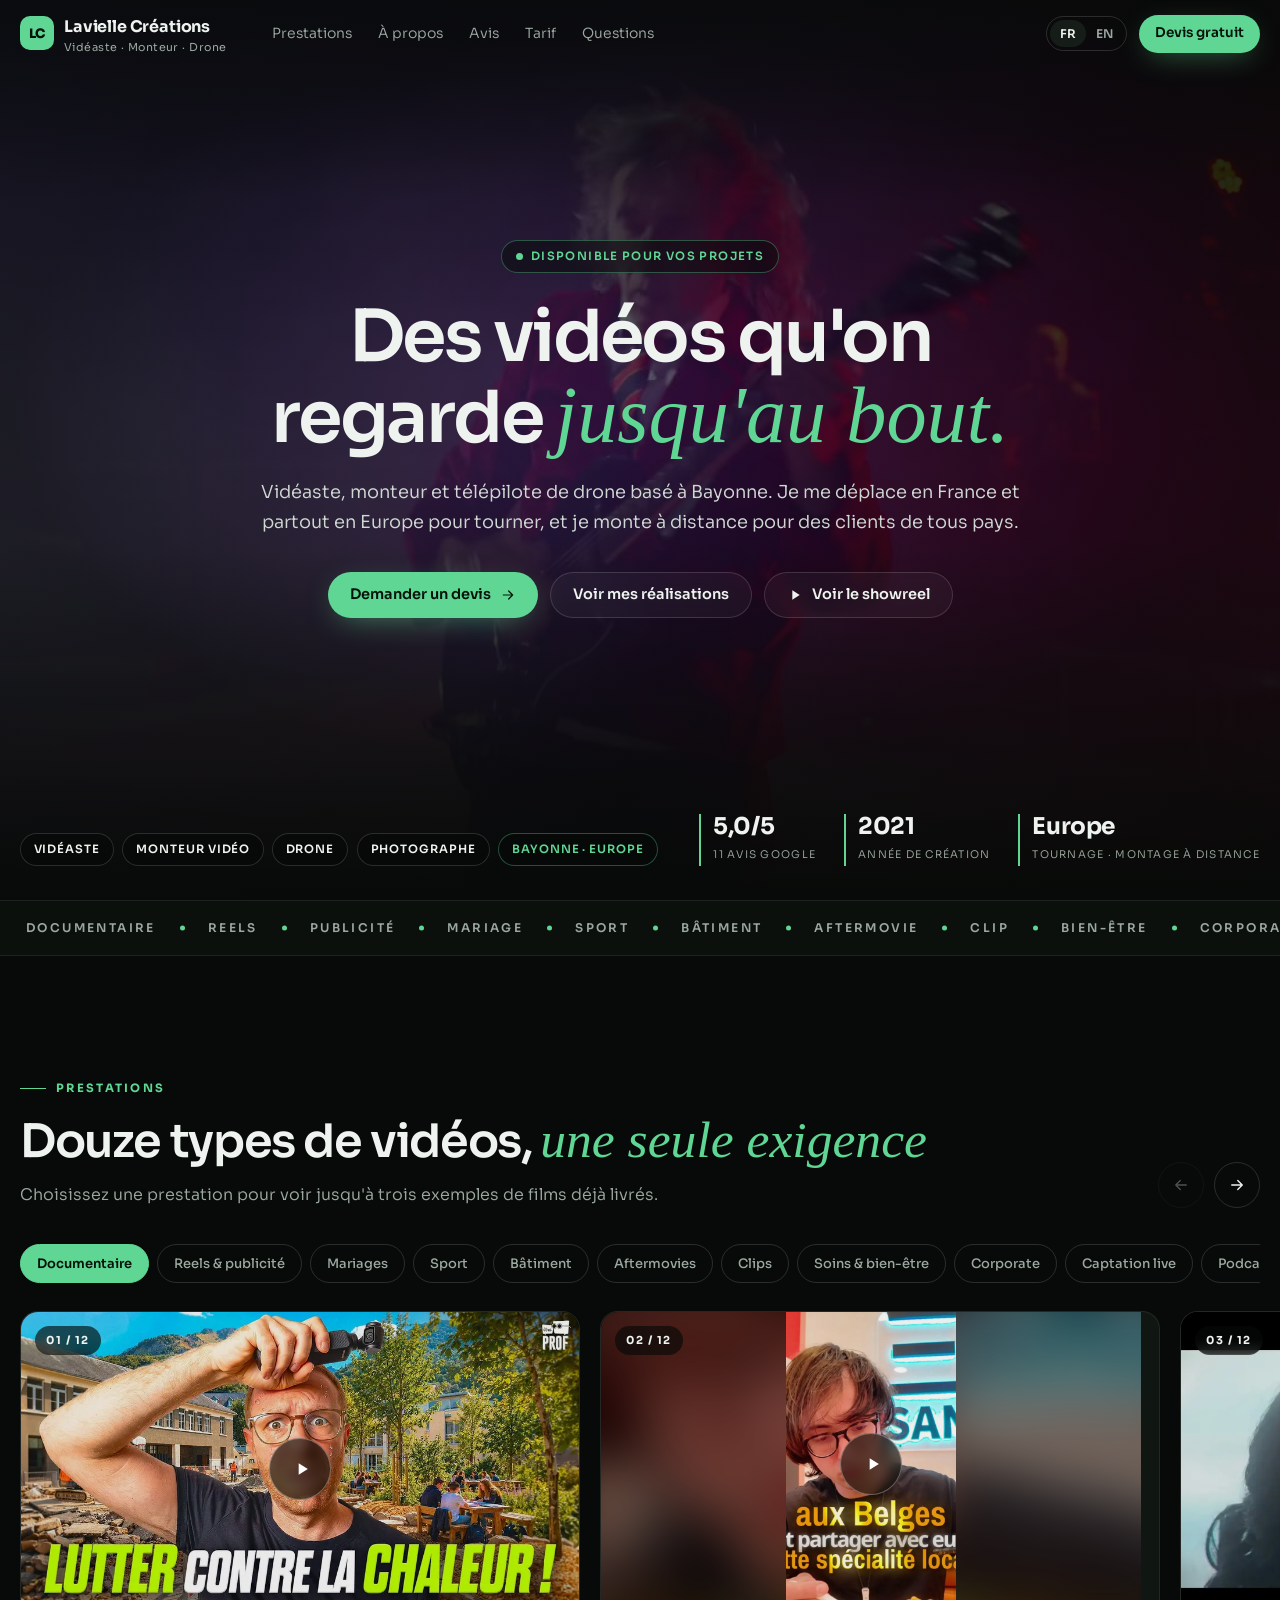
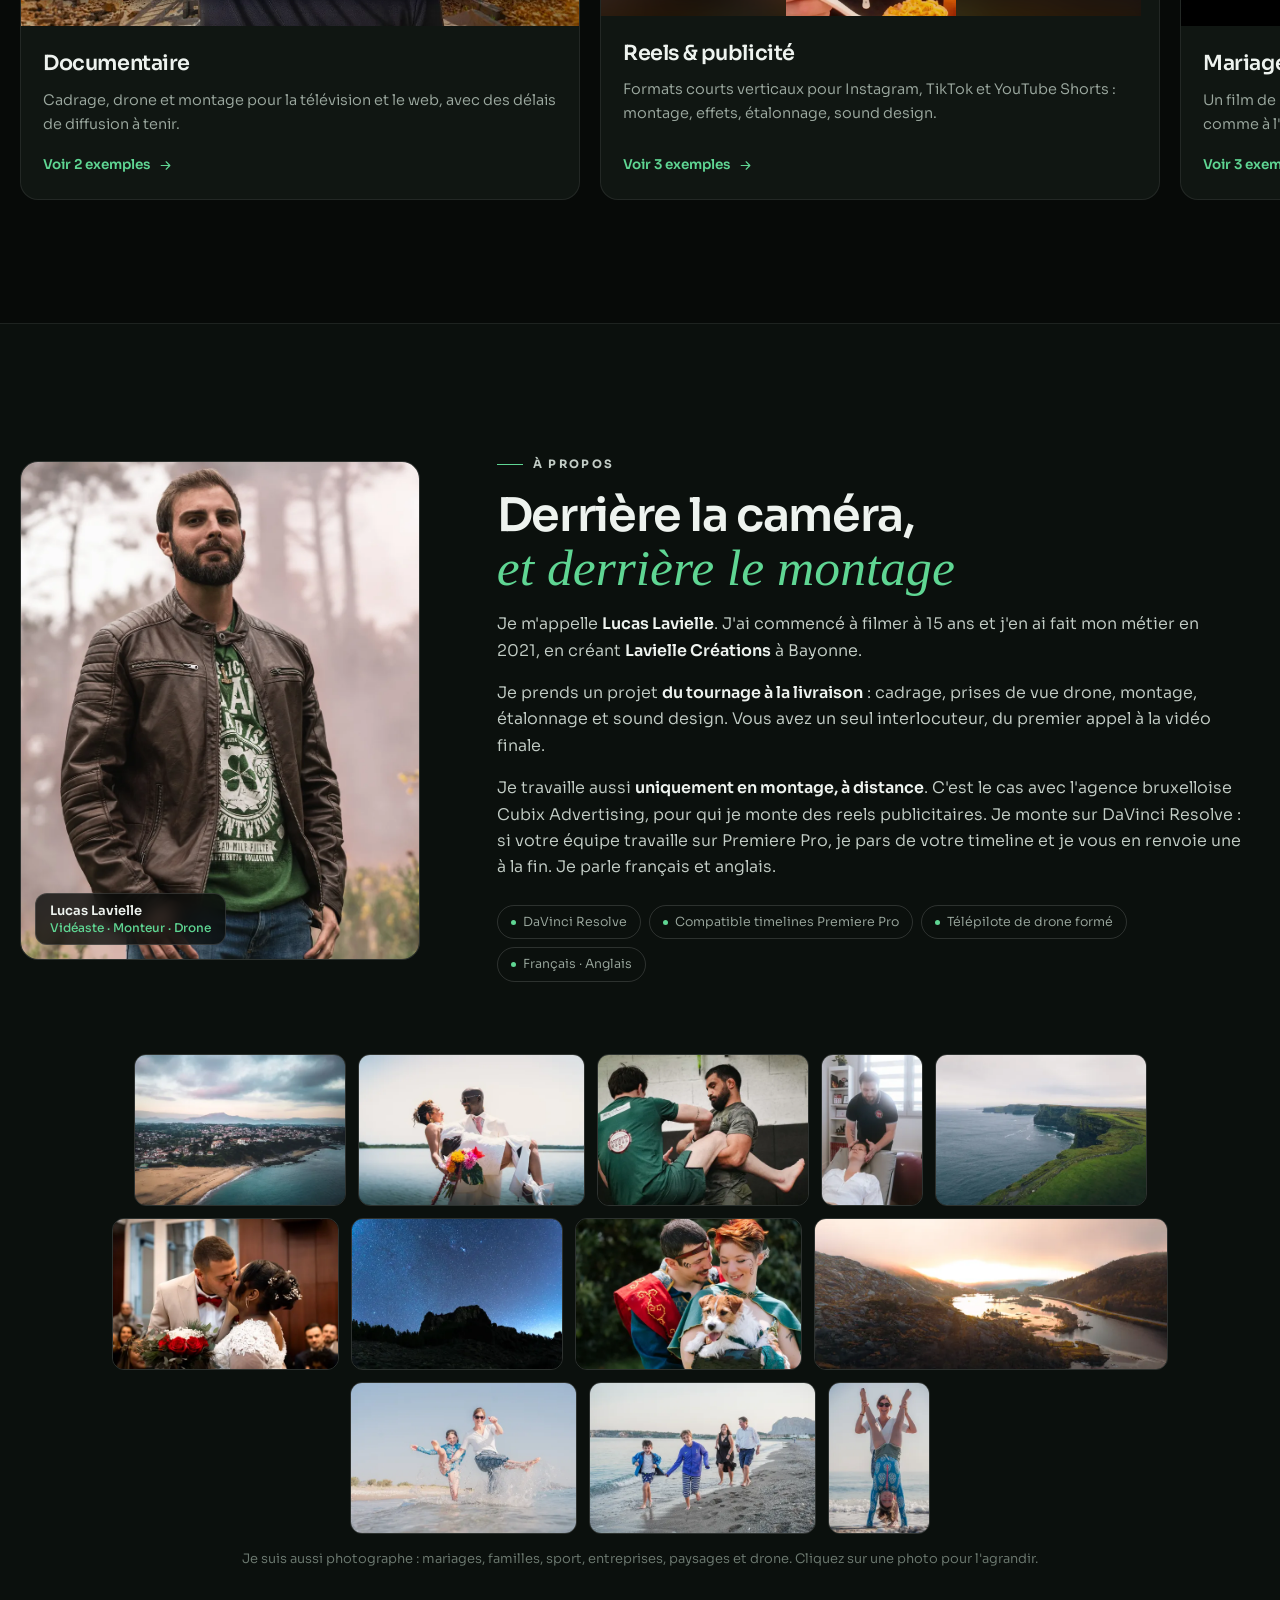
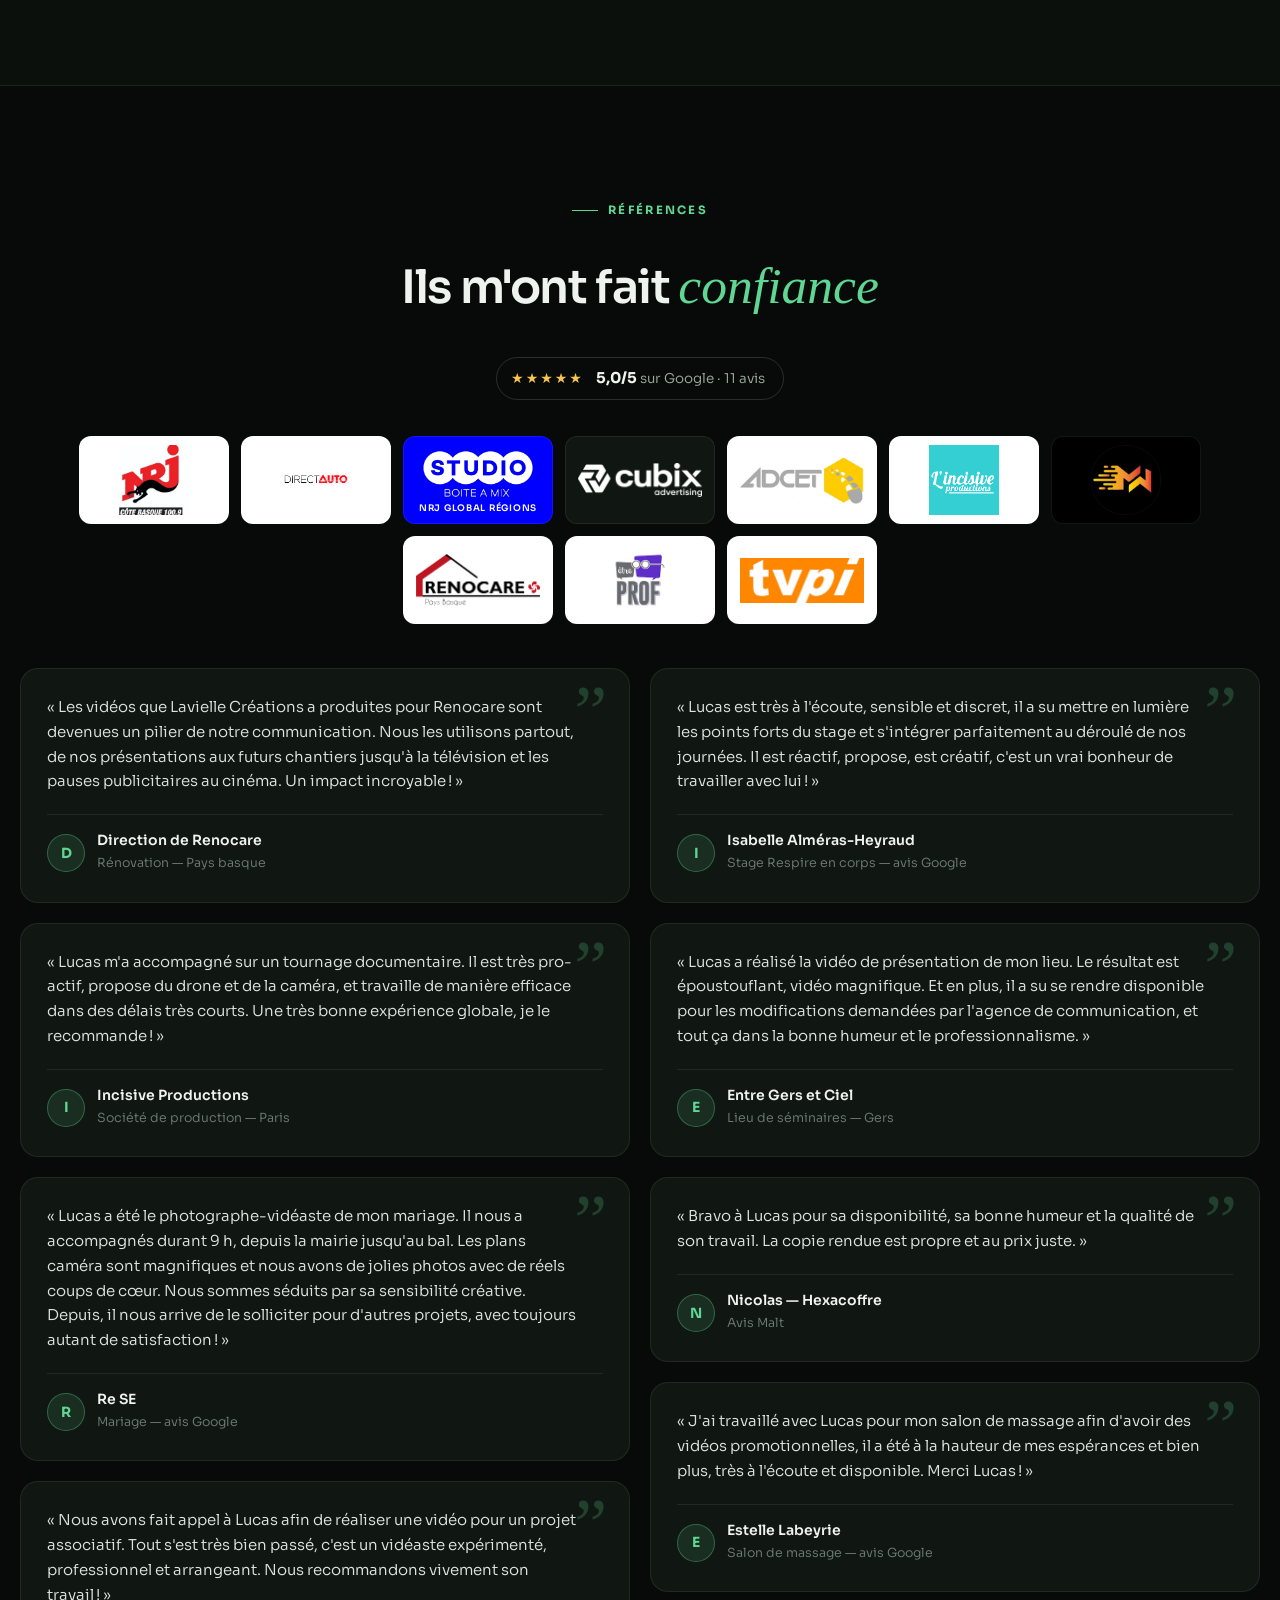
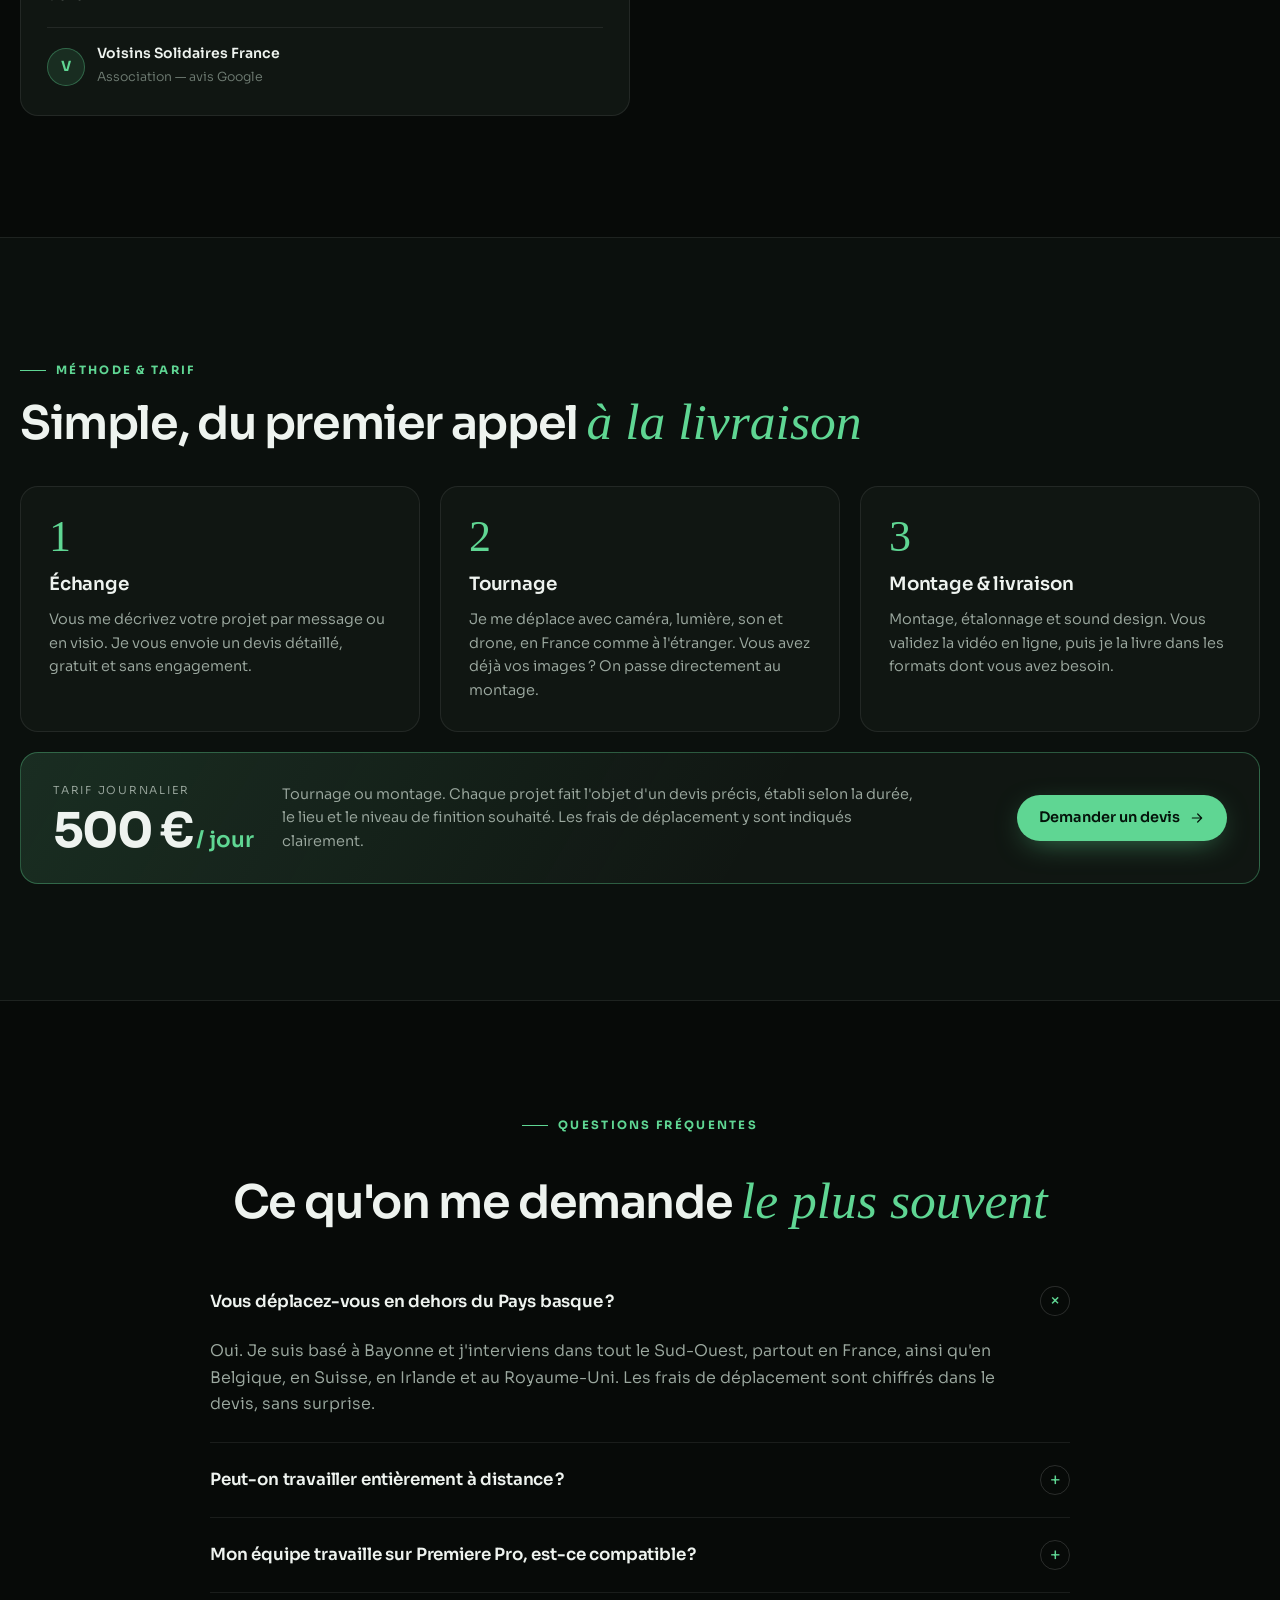
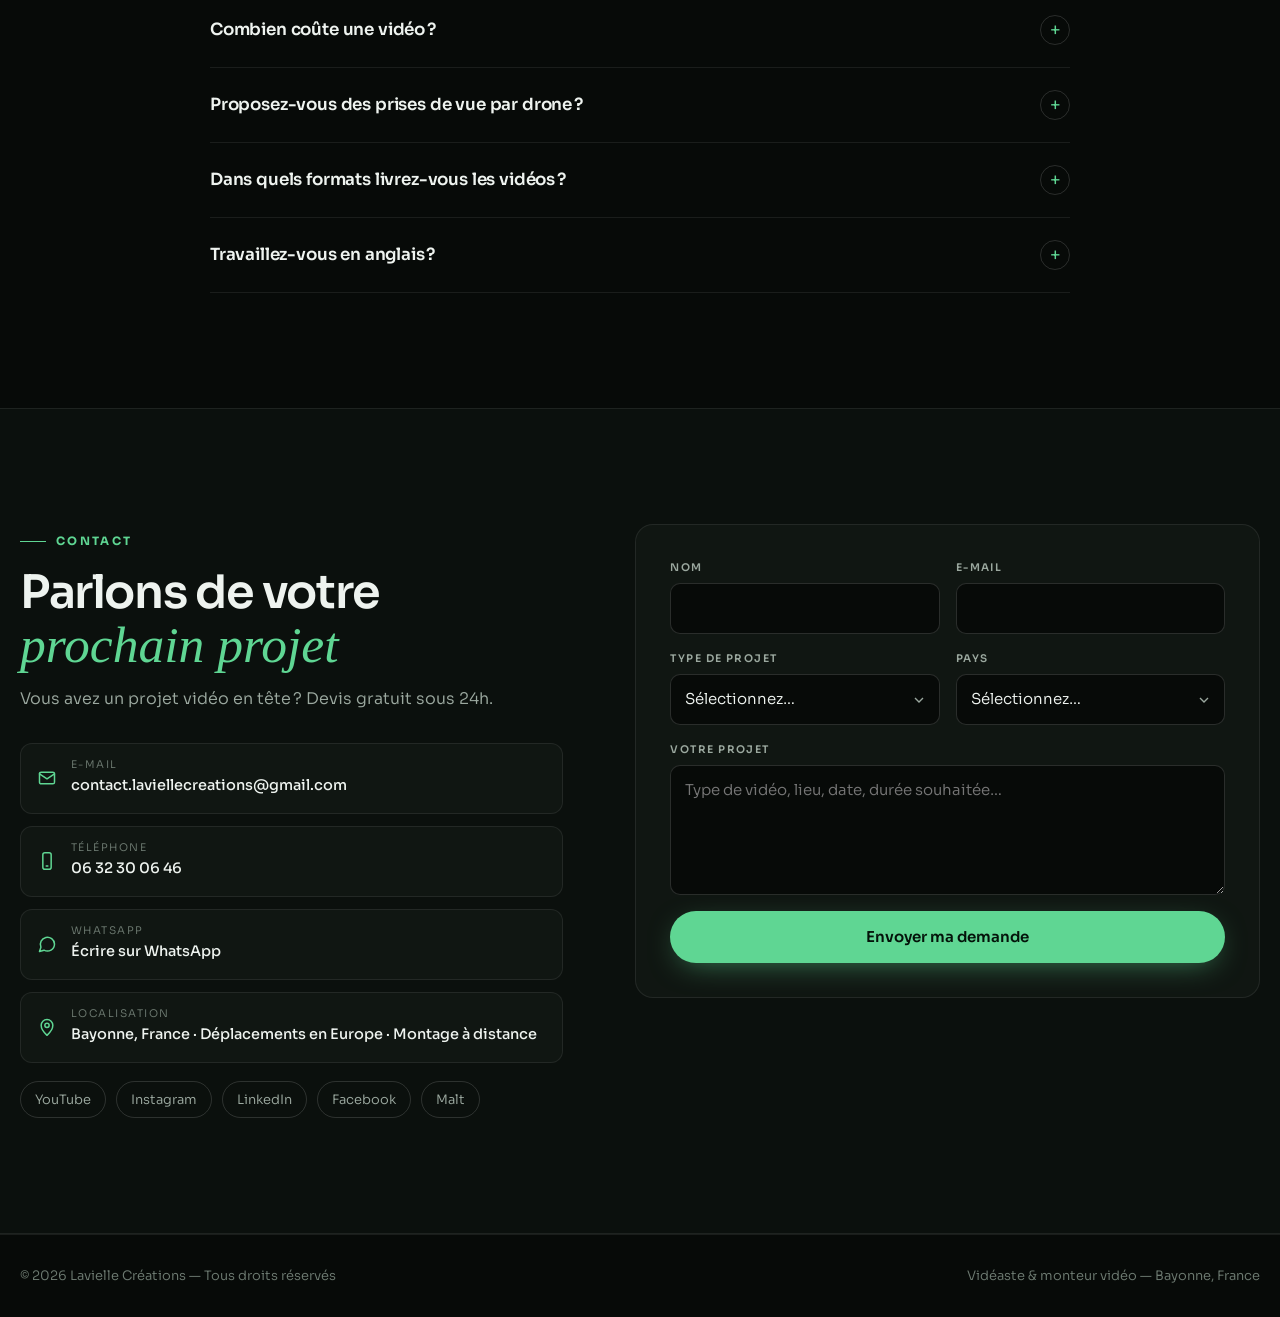
==== index.html @ 688b024d "Mise en ligne du site Lavielle Créations (FR et EN) Co-Authored-By: Claude Fable 5.2 <noreply@anthro" ====
<!doctype html>
<html lang="fr" data-root="">
<head>
<meta charset="utf-8">
<meta name="viewport" content="width=device-width, initial-scale=1">
<title>Vidéaste &amp; monteur vidéo freelance — France, Belgique, Suisse | Lavielle Créations</title>
<meta name="description" content="Lucas Lavielle, vidéaste, monteur vidéo et télépilote de drone basé à Bayonne. Tournage en France, Belgique et Suisse, montage à distance partout. Corporate, reels, mariage, documentaire. Devis gratuit.">
<link rel="canonical" href="https://www.lavielle-creations.com/">
<link rel="alternate" hreflang="fr" href="https://www.lavielle-creations.com/">
<link rel="alternate" hreflang="en" href="https://www.lavielle-creations.com/en/">
<link rel="alternate" hreflang="x-default" href="https://www.lavielle-creations.com/">
<meta name="theme-color" content="#070a08">
<meta property="og:type" content="website">
<meta property="og:site_name" content="Lavielle Créations">
<meta property="og:locale" content="fr_FR">
<meta property="og:title" content="Lavielle Créations — Vidéaste &amp; monteur vidéo freelance">
<meta property="og:description" content="Lucas Lavielle, vidéaste, monteur vidéo et télépilote de drone basé à Bayonne. Tournage en France, Belgique et Suisse, montage à distance partout. Corporate, reels, mariage, documentaire. Devis gratuit.">
<meta property="og:url" content="https://www.lavielle-creations.com/">
<meta property="og:image" content="https://www.lavielle-creations.com/assets/img/og-lucas.jpg">
<meta name="twitter:card" content="summary_large_image">
<link rel="icon" href="assets/img/favicon.svg" type="image/svg+xml">
<link rel="preload" href="assets/fonts/Sora-latin.woff2" as="font" type="font/woff2" crossorigin>
<link rel="stylesheet" href="assets/fonts/fonts.css">
<link rel="stylesheet" href="assets/css/style.css">
<script type="application/ld+json">[{"@context": "https://schema.org", "@type": "ProfessionalService", "@id": "https://www.lavielle-creations.com/#business", "name": "Lavielle Créations", "description": "Vidéaste, monteur vidéo, photographe et télépilote de drone freelance basé à Bayonne. Tournage en France, Belgique et Suisse, montage vidéo à distance en Europe.", "url": "https://www.lavielle-creations.com/", "image": "https://www.lavielle-creations.com/assets/img/og-lucas.jpg", "telephone": "+33632300646", "priceRange": "€€", "founder": {"@type": "Person", "name": "Lucas Lavielle", "jobTitle": "Vidéaste, monteur vidéo et télépilote de drone"}, "address": {"@type": "PostalAddress", "addressLocality": "Bayonne", "postalCode": "64100", "addressRegion": "Nouvelle-Aquitaine", "addressCountry": "FR"}, "areaServed": [{"@type": "Country", "name": "France"}, {"@type": "Country", "name": "Belgium"}, {"@type": "Country", "name": "Switzerland"}, {"@type": "Country", "name": "Ireland"}, {"@type": "Country", "name": "United Kingdom"}], "knowsLanguage": ["fr", "en"], "sameAs": ["https://youtube.com/@lucaslvle-laviellecreations", "https://instagram.com/lucas_lvle/", "https://linkedin.com/in/lucas-lavielle777/", "https://facebook.com/LucasLavielle", "https://www.malt.fr/profile/lucaslavielle"], "hasOfferCatalog": {"@type": "OfferCatalog", "name": "Prestations", "itemListElement": [{"@type": "Offer", "itemOffered": {"@type": "Service", "name": "Documentaire", "description": "Cadrage, drone et montage pour la télévision et le web, avec des délais de diffusion à tenir."}}, {"@type": "Offer", "itemOffered": {"@type": "Service", "name": "Reels & publicité", "description": "Formats courts verticaux pour Instagram, TikTok et YouTube Shorts : montage, effets, étalonnage, sound design."}}, {"@type": "Offer", "itemOffered": {"@type": "Service", "name": "Mariages", "description": "Un film de mariage discret et sincère, de la mairie à la soirée, en France comme à l'étranger."}}, {"@type": "Offer", "itemOffered": {"@type": "Service", "name": "Sport", "description": "Préparations, compétitions et portraits d'athlètes, filmés au plus près de l'effort."}}, {"@type": "Offer", "itemOffered": {"@type": "Service", "name": "Bâtiment", "description": "Chantiers, rénovation et énergie solaire : des vidéos qui montrent le savoir-faire, jusqu'au spot télé."}}, {"@type": "Offer", "itemOffered": {"@type": "Service", "name": "Aftermovies", "description": "Concerts, festivals et soirées : l'énergie de l'événement résumée en quelques minutes."}}, {"@type": "Offer", "itemOffered": {"@type": "Service", "name": "Clips", "description": "Clips musicaux tournés et montés au rythme du morceau, de l'idée à la mise en ligne."}}, {"@type": "Offer", "itemOffered": {"@type": "Service", "name": "Soins & bien-être", "description": "Massages, rituels et instituts : une image douce et soignée pour donner envie de réserver."}}, {"@type": "Offer", "itemOffered": {"@type": "Service", "name": "Corporate", "description": "Films d'entreprise, associations et conférences : votre message, clair et bien filmé."}}, {"@type": "Offer", "itemOffered": {"@type": "Service", "name": "Captation live", "description": "Spectacles, galas et cérémonies filmés à plusieurs caméras, montés et prêts à partager."}}, {"@type": "Offer", "itemOffered": {"@type": "Service", "name": "Podcast YouTube", "description": "Podcasts et interviews filmés à plusieurs caméras, avec un son propre et un montage prêt pour YouTube."}}, {"@type": "Offer", "itemOffered": {"@type": "Service", "name": "Voyage", "description": "Films de destination pour le tourisme : paysages, drone et ambiance, de l'Irlande aux Canaries."}}]}, "email": "contact.laviellecreations@gmail.com"}, {"@context": "https://schema.org", "@type": "FAQPage", "mainEntity": [{"@type": "Question", "name": "Vous déplacez-vous en dehors du Pays basque ?", "acceptedAnswer": {"@type": "Answer", "text": "Oui. Je suis basé à Bayonne et j'interviens dans tout le Sud-Ouest, partout en France, ainsi qu'en Belgique, en Suisse, en Irlande et au Royaume-Uni. Les frais de déplacement sont chiffrés dans le devis, sans surprise."}}, {"@type": "Question", "name": "Peut-on travailler entièrement à distance ?", "acceptedAnswer": {"@type": "Answer", "text": "Oui. Vous m'envoyez vos rushes par lien de transfert, je m'occupe du montage, de l'étalonnage et du sound design, et vous validez les versions en ligne. Je travaille ainsi avec des agences et des marques en France et en Belgique."}}, {"@type": "Question", "name": "Mon équipe travaille sur Premiere Pro, est-ce compatible ?", "acceptedAnswer": {"@type": "Answer", "text": "Oui. Je monte sur DaVinci Resolve, mais je peux partir de votre timeline Premiere Pro et vous renvoyer une timeline Premiere à la fin. Vous gardez la main sur le projet dans votre logiciel."}}, {"@type": "Question", "name": "Combien coûte une vidéo ?", "acceptedAnswer": {"@type": "Answer", "text": "Mon tarif de base est de 500 € par jour, en tournage comme en montage. Le prix final dépend du nombre de jours, du lieu et du niveau de finition. Vous recevez un devis détaillé et gratuit avant tout engagement."}}, {"@type": "Question", "name": "Proposez-vous des prises de vue par drone ?", "acceptedAnswer": {"@type": "Answer", "text": "Oui. Je suis télépilote de drone formé (Drone Up Academy) et je vole dans le respect de la réglementation en vigueur. Le drone peut être intégré à n'importe quelle prestation."}}, {"@type": "Question", "name": "Dans quels formats livrez-vous les vidéos ?", "acceptedAnswer": {"@type": "Answer", "text": "Dans les formats adaptés à votre diffusion : horizontal pour le web et la télévision, vertical pour Instagram, TikTok et YouTube Shorts, carré si besoin. Les formats sont définis ensemble au moment du devis."}}, {"@type": "Question", "name": "Travaillez-vous en anglais ?", "acceptedAnswer": {"@type": "Answer", "text": "Oui. Je peux mener tout le projet en anglais, des échanges au tournage et aux sous-titres."}}]}]</script>
</head>
<body>

<header class="nav">
  <div class="wrap">
    <a class="brand" href="#top" aria-label="Lavielle Créations"><span class="brand-mark">LC</span><span>Lavielle Créations<small>Vidéaste · Monteur · Drone</small></span></a>
    <nav class="nav-links" id="menu" aria-label="Menu"><a href="#prestations">Prestations</a><a href="#a-propos">À propos</a><a href="#avis">Avis</a><a href="#methode">Tarif</a><a href="#faq">Questions</a></nav>
    <div class="nav-right">
      <div class="lang"><a href="./" hreflang="fr" aria-current="true">FR</a><a href="en/" hreflang="en">EN</a></div>
      <a class="btn btn-primary btn-s" href="#contact">Devis gratuit</a>
      <button class="burger" type="button" aria-controls="menu" aria-expanded="false" aria-label="Menu"><span></span></button>
    </div>
  </div>
</header>

<main id="top">
<section class="hero">
  <div class="hero-media"><video autoplay muted loop playsinline preload="metadata" poster="assets/img/hero-poster.jpg" aria-hidden="true"><source src="assets/video/hero.mp4" type="video/mp4"></video></div>
  <div class="wrap">
    <p class="avail"><i></i>Disponible pour vos projets</p>
    <h1>Des vidéos qu'on regarde <em class="a">jusqu'au bout.</em></h1>
    <p class="hero-sub">Vidéaste, monteur et télépilote de drone basé à Bayonne. Je me déplace en France et partout en Europe pour tourner, et je monte à distance pour des clients de tous pays.</p>
    <div class="hero-cta">
      <a class="btn btn-primary" href="#contact">Demander un devis <svg viewBox="0 0 24 24" fill="none" stroke="currentColor" stroke-width="1.8" stroke-linecap="round" stroke-linejoin="round"><path d="M5 12h14M13 6l6 6-6 6"/></svg></a>
      <a class="btn btn-ghost" href="#prestations">Voir mes réalisations</a>
      <button class="btn btn-ghost" type="button" data-showreel><svg viewBox="0 0 24 24" fill="currentColor"><path d="M8 5v14l11-7z"/></svg> Voir le showreel</button>
    </div>
  </div>
  <div class="hero-foot"><div class="wrap">
    <ul class="chips"><li class="chip">Vidéaste</li><li class="chip">Monteur vidéo</li><li class="chip">Drone</li><li class="chip">Photographe</li><li class="chip loc">Bayonne · Europe</li></ul>
    <div class="stats"><div class="stat"><b>5,0/5</b><span>11 avis Google</span></div><div class="stat"><b>2021</b><span>Année de création</span></div><div class="stat"><b>Europe</b><span>Tournage · Montage à distance</span></div></div>
  </div></div>
</section>

<div class="marquee" aria-hidden="true"><div class="marquee-track"><span>Documentaire</span><span>Reels</span><span>Publicité</span><span>Mariage</span><span>Sport</span><span>Bâtiment</span><span>Aftermovie</span><span>Clip</span><span>Bien-être</span><span>Corporate</span><span>Captation live</span><span>Podcast</span><span>Voyage</span><span>Drone</span><span>Étalonnage</span><span>Documentaire</span><span>Reels</span><span>Publicité</span><span>Mariage</span><span>Sport</span><span>Bâtiment</span><span>Aftermovie</span><span>Clip</span><span>Bien-être</span><span>Corporate</span><span>Captation live</span><span>Podcast</span><span>Voyage</span><span>Drone</span><span>Étalonnage</span></div></div>

<section id="prestations">
  <div class="wrap">
    <div class="head">
      <div><p class="eyebrow">Prestations</p><h2>Douze types de vidéos, <em class="a">une seule exigence</em></h2><p class="lead">Choisissez une prestation pour voir jusqu&#x27;à trois exemples de films déjà livrés.</p></div>
      <div class="car-nav"><button class="arrow" type="button" data-car="prev" aria-label="Prestation précédente"><svg viewBox="0 0 24 24" fill="none" stroke="currentColor" stroke-width="1.8" stroke-linecap="round" stroke-linejoin="round"><path d="M19 12H5M11 6l-6 6 6 6"/></svg></button><button class="arrow" type="button" data-car="next" aria-label="Prestation suivante"><svg viewBox="0 0 24 24" fill="none" stroke="currentColor" stroke-width="1.8" stroke-linecap="round" stroke-linejoin="round"><path d="M5 12h14M13 6l6 6-6 6"/></svg></button></div>
    </div>
    <div class="tabs"><button class="tab on" type="button">Documentaire</button><button class="tab" type="button">Reels &amp; publicité</button><button class="tab" type="button">Mariages</button><button class="tab" type="button">Sport</button><button class="tab" type="button">Bâtiment</button><button class="tab" type="button">Aftermovies</button><button class="tab" type="button">Clips</button><button class="tab" type="button">Soins &amp; bien-être</button><button class="tab" type="button">Corporate</button><button class="tab" type="button">Captation live</button><button class="tab" type="button">Podcast YouTube</button><button class="tab" type="button">Voyage</button></div>
  </div>
  <div class="car"><div class="car-track">
      <button class="card" type="button" aria-label="Documentaire — Voir 2 exemples">
        <div class="card-media"><img src="assets/img/yt/IiLLBtGc7aU.webp" alt="Documentaire — ÊtreProf — Canicule à l&#x27;école" width="960" height="540"><span class="card-num">01 / 12</span><span class="play"><svg viewBox="0 0 24 24"><path d="M8 5v14l11-7z"/></svg></span></div>
        <div class="card-body"><h3>Documentaire</h3><p>Cadrage, drone et montage pour la télévision et le web, avec des délais de diffusion à tenir.</p><span class="card-more">Voir 2 exemples <svg viewBox="0 0 24 24" fill="none" stroke="currentColor" stroke-width="1.8" stroke-linecap="round" stroke-linejoin="round"><path d="M5 12h14M13 6l6 6-6 6"/></svg></span></div>
      </button><button class="card" type="button" aria-label="Reels &amp; publicité — Voir 3 exemples">
        <div class="card-media v"><span class="blur" style="background-image:url(assets/img/yt/IAWtHu4Qjdk_v.webp)"></span><img src="assets/img/yt/IAWtHu4Qjdk_v.webp" alt="Reels &amp; publicité — Sanku — Bruxelles" width="960" height="540"><span class="card-num">02 / 12</span><span class="play"><svg viewBox="0 0 24 24"><path d="M8 5v14l11-7z"/></svg></span></div>
        <div class="card-body"><h3>Reels &amp; publicité</h3><p>Formats courts verticaux pour Instagram, TikTok et YouTube Shorts : montage, effets, étalonnage, sound design.</p><span class="card-more">Voir 3 exemples <svg viewBox="0 0 24 24" fill="none" stroke="currentColor" stroke-width="1.8" stroke-linecap="round" stroke-linejoin="round"><path d="M5 12h14M13 6l6 6-6 6"/></svg></span></div>
      </button><button class="card" type="button" aria-label="Mariages — Voir 3 exemples">
        <div class="card-media"><img src="assets/img/yt/fgQFr3f3DG8.webp" alt="Mariages — Rizlaine &amp; Fabrice" width="960" height="540" loading="lazy"><span class="card-num">03 / 12</span><span class="play"><svg viewBox="0 0 24 24"><path d="M8 5v14l11-7z"/></svg></span></div>
        <div class="card-body"><h3>Mariages</h3><p>Un film de mariage discret et sincère, de la mairie à la soirée, en France comme à l&#x27;étranger.</p><span class="card-more">Voir 3 exemples <svg viewBox="0 0 24 24" fill="none" stroke="currentColor" stroke-width="1.8" stroke-linecap="round" stroke-linejoin="round"><path d="M5 12h14M13 6l6 6-6 6"/></svg></span></div>
      </button><button class="card" type="button" aria-label="Sport — Voir 1 exemple">
        <div class="card-media"><img src="assets/img/yt/iXJTYCub58c.webp" alt="Sport — Benoît Saint-Denis — Préparation UFC 315" width="960" height="540" loading="lazy"><span class="card-num">04 / 12</span><span class="play"><svg viewBox="0 0 24 24"><path d="M8 5v14l11-7z"/></svg></span></div>
        <div class="card-body"><h3>Sport</h3><p>Préparations, compétitions et portraits d&#x27;athlètes, filmés au plus près de l&#x27;effort.</p><span class="card-more">Voir 1 exemple <svg viewBox="0 0 24 24" fill="none" stroke="currentColor" stroke-width="1.8" stroke-linecap="round" stroke-linejoin="round"><path d="M5 12h14M13 6l6 6-6 6"/></svg></span></div>
      </button><button class="card" type="button" aria-label="Bâtiment — Voir 3 exemples">
        <div class="card-media"><img src="assets/img/yt/kmEgmRh9gn8.webp" alt="Bâtiment — Renocare — Spot TV diffusé sur TVPI" width="960" height="540" loading="lazy"><span class="card-num">05 / 12</span><span class="play"><svg viewBox="0 0 24 24"><path d="M8 5v14l11-7z"/></svg></span></div>
        <div class="card-body"><h3>Bâtiment</h3><p>Chantiers, rénovation et énergie solaire : des vidéos qui montrent le savoir-faire, jusqu&#x27;au spot télé.</p><span class="card-more">Voir 3 exemples <svg viewBox="0 0 24 24" fill="none" stroke="currentColor" stroke-width="1.8" stroke-linecap="round" stroke-linejoin="round"><path d="M5 12h14M13 6l6 6-6 6"/></svg></span></div>
      </button><button class="card" type="button" aria-label="Aftermovies — Voir 3 exemples">
        <div class="card-media"><img src="assets/img/yt/gBNsC4cfLQ8.webp" alt="Aftermovies — Deluxe — Nocturnes d&#x27;Anglet" width="960" height="540" loading="lazy"><span class="card-num">06 / 12</span><span class="play"><svg viewBox="0 0 24 24"><path d="M8 5v14l11-7z"/></svg></span></div>
        <div class="card-body"><h3>Aftermovies</h3><p>Concerts, festivals et soirées : l&#x27;énergie de l&#x27;événement résumée en quelques minutes.</p><span class="card-more">Voir 3 exemples <svg viewBox="0 0 24 24" fill="none" stroke="currentColor" stroke-width="1.8" stroke-linecap="round" stroke-linejoin="round"><path d="M5 12h14M13 6l6 6-6 6"/></svg></span></div>
      </button><button class="card" type="button" aria-label="Clips — Voir 2 exemples">
        <div class="card-media"><img src="assets/img/yt/pNeLNSUlUZ4.webp" alt="Clips — Yove — Carpe Diem (clip officiel)" width="960" height="540" loading="lazy"><span class="card-num">07 / 12</span><span class="play"><svg viewBox="0 0 24 24"><path d="M8 5v14l11-7z"/></svg></span></div>
        <div class="card-body"><h3>Clips</h3><p>Clips musicaux tournés et montés au rythme du morceau, de l&#x27;idée à la mise en ligne.</p><span class="card-more">Voir 2 exemples <svg viewBox="0 0 24 24" fill="none" stroke="currentColor" stroke-width="1.8" stroke-linecap="round" stroke-linejoin="round"><path d="M5 12h14M13 6l6 6-6 6"/></svg></span></div>
      </button><button class="card" type="button" aria-label="Soins &amp; bien-être — Voir 3 exemples">
        <div class="card-media"><img src="assets/img/yt/bt_tE3ZIanQ.webp" alt="Soins &amp; bien-être — EMAF — Massage bien-être à Hossegor" width="960" height="540" loading="lazy"><span class="card-num">08 / 12</span><span class="play"><svg viewBox="0 0 24 24"><path d="M8 5v14l11-7z"/></svg></span></div>
        <div class="card-body"><h3>Soins &amp; bien-être</h3><p>Massages, rituels et instituts : une image douce et soignée pour donner envie de réserver.</p><span class="card-more">Voir 3 exemples <svg viewBox="0 0 24 24" fill="none" stroke="currentColor" stroke-width="1.8" stroke-linecap="round" stroke-linejoin="round"><path d="M5 12h14M13 6l6 6-6 6"/></svg></span></div>
      </button><button class="card" type="button" aria-label="Corporate — Voir 3 exemples">
        <div class="card-media"><img src="assets/img/yt/PnNO2nT-nXQ.webp" alt="Corporate — Voisins Solidaires — Anglet" width="960" height="540" loading="lazy"><span class="card-num">09 / 12</span><span class="play"><svg viewBox="0 0 24 24"><path d="M8 5v14l11-7z"/></svg></span></div>
        <div class="card-body"><h3>Corporate</h3><p>Films d&#x27;entreprise, associations et conférences : votre message, clair et bien filmé.</p><span class="card-more">Voir 3 exemples <svg viewBox="0 0 24 24" fill="none" stroke="currentColor" stroke-width="1.8" stroke-linecap="round" stroke-linejoin="round"><path d="M5 12h14M13 6l6 6-6 6"/></svg></span></div>
      </button><button class="card" type="button" aria-label="Captation live — Voir 2 exemples">
        <div class="card-media"><img src="assets/img/yt/pCkKE7ofYvc.webp" alt="Captation live — L&#x27;Or Danse 2026" width="960" height="540" loading="lazy"><span class="card-num">10 / 12</span><span class="play"><svg viewBox="0 0 24 24"><path d="M8 5v14l11-7z"/></svg></span></div>
        <div class="card-body"><h3>Captation live</h3><p>Spectacles, galas et cérémonies filmés à plusieurs caméras, montés et prêts à partager.</p><span class="card-more">Voir 2 exemples <svg viewBox="0 0 24 24" fill="none" stroke="currentColor" stroke-width="1.8" stroke-linecap="round" stroke-linejoin="round"><path d="M5 12h14M13 6l6 6-6 6"/></svg></span></div>
      </button><button class="card" type="button" aria-label="Podcast YouTube — Voir 2 exemples">
        <div class="card-media"><img src="assets/img/yt/fcJmn0Q9buA.webp" alt="Podcast YouTube — #Résilience ép. 2 — avec Lionel Dasylva" width="960" height="540" loading="lazy"><span class="card-num">11 / 12</span><span class="play"><svg viewBox="0 0 24 24"><path d="M8 5v14l11-7z"/></svg></span></div>
        <div class="card-body"><h3>Podcast YouTube</h3><p>Podcasts et interviews filmés à plusieurs caméras, avec un son propre et un montage prêt pour YouTube.</p><span class="card-more">Voir 2 exemples <svg viewBox="0 0 24 24" fill="none" stroke="currentColor" stroke-width="1.8" stroke-linecap="round" stroke-linejoin="round"><path d="M5 12h14M13 6l6 6-6 6"/></svg></span></div>
      </button><button class="card" type="button" aria-label="Voyage — Voir 3 exemples">
        <div class="card-media"><img src="assets/img/yt/z3UUesg_ypg.webp" alt="Voyage — Irlande — Nature" width="960" height="540" loading="lazy"><span class="card-num">12 / 12</span><span class="play"><svg viewBox="0 0 24 24"><path d="M8 5v14l11-7z"/></svg></span></div>
        <div class="card-body"><h3>Voyage</h3><p>Films de destination pour le tourisme : paysages, drone et ambiance, de l&#x27;Irlande aux Canaries.</p><span class="card-more">Voir 3 exemples <svg viewBox="0 0 24 24" fill="none" stroke="currentColor" stroke-width="1.8" stroke-linecap="round" stroke-linejoin="round"><path d="M5 12h14M13 6l6 6-6 6"/></svg></span></div>
      </button>
  </div></div>
</section>

<section id="a-propos" class="alt">
  <div class="wrap">
    <div class="about">
      <figure class="portrait rv"><img src="assets/img/lucas-lavielle-videaste.webp" alt="Lucas Lavielle, Vidéaste, monteur vidéo et télépilote de drone" width="900" height="1125" loading="lazy"><figcaption>Lucas Lavielle<span>Vidéaste · Monteur · Drone</span></figcaption></figure>
      <div class="about-text rv">
        <p class="eyebrow">À propos</p>
        <h2>Derrière la caméra, <em class="a">et derrière le montage</em></h2>
        <p>Je m'appelle <strong>Lucas Lavielle</strong>. J'ai commencé à filmer à 15 ans et j'en ai fait mon métier en 2021, en créant <strong>Lavielle Créations</strong> à Bayonne.</p><p>Je prends un projet <strong>du tournage à la livraison</strong> : cadrage, prises de vue drone, montage, étalonnage et sound design. Vous avez un seul interlocuteur, du premier appel à la vidéo finale.</p><p>Je travaille aussi <strong>uniquement en montage, à distance</strong>. C'est le cas avec l'agence bruxelloise Cubix Advertising, pour qui je monte des reels publicitaires. Je monte sur DaVinci Resolve : si votre équipe travaille sur Premiere Pro, je pars de votre timeline et je vous en renvoie une à la fin. Je parle français et anglais.</p>
        <ul class="tools"><li class="tool">DaVinci Resolve</li><li class="tool">Compatible timelines Premiere Pro</li><li class="tool">Télépilote de drone formé</li><li class="tool">Français · Anglais</li></ul>
      </div>
    </div>
    <div class="gallery rv"><button type="button" data-full="assets/img/photo-bidart-drone.webp" data-cap="Côte basque à Bidart, vue du drone" aria-label="Agrandir la photo : Côte basque à Bidart, vue du drone"><img src="assets/img/photo-bidart-drone-s.webp" alt="Côte basque à Bidart, vue du drone" width="504" height="360" loading="lazy"></button><button type="button" data-full="assets/img/photo-mariage-couple.webp" data-cap="Mariage — Dany &amp; Caro au lac d&#x27;Azur" aria-label="Agrandir la photo : Mariage — Dany &amp; Caro au lac d&#x27;Azur"><img src="assets/img/photo-mariage-couple-s.webp" alt="Mariage — Dany &amp; Caro au lac d&#x27;Azur" width="540" height="360" loading="lazy"></button><button type="button" data-full="assets/img/photo-benoit-saint-denis.webp" data-cap="Benoît Saint-Denis à l&#x27;entraînement" aria-label="Agrandir la photo : Benoît Saint-Denis à l&#x27;entraînement"><img src="assets/img/photo-benoit-saint-denis-s.webp" alt="Benoît Saint-Denis à l&#x27;entraînement" width="504" height="360" loading="lazy"></button><button type="button" data-full="assets/img/photo-emaf-formation.webp" data-cap="EMAF — formation au massage" aria-label="Agrandir la photo : EMAF — formation au massage"><img src="assets/img/photo-emaf-formation-s.webp" alt="EMAF — formation au massage" width="240" height="360" loading="lazy"></button><button type="button" data-full="assets/img/photo-moher-irlande.webp" data-cap="Falaises de Moher, Irlande" aria-label="Agrandir la photo : Falaises de Moher, Irlande"><img src="assets/img/photo-moher-irlande-s.webp" alt="Falaises de Moher, Irlande" width="504" height="360" loading="lazy"></button><button type="button" data-full="assets/img/photo-mariage-baiser.webp" data-cap="Mariage — sortie de la mairie" aria-label="Agrandir la photo : Mariage — sortie de la mairie"><img src="assets/img/photo-mariage-baiser-s.webp" alt="Mariage — sortie de la mairie" width="540" height="360" loading="lazy"></button><button type="button" data-full="assets/img/photo-teide-nuit.webp" data-cap="Ciel étoilé au-dessus du Teide, Ténérife" aria-label="Agrandir la photo : Ciel étoilé au-dessus du Teide, Ténérife"><img src="assets/img/photo-teide-nuit-s.webp" alt="Ciel étoilé au-dessus du Teide, Ténérife" width="504" height="360" loading="lazy"></button><button type="button" data-full="assets/img/photo-mariage-medieval.webp" data-cap="Mariage à thème médiéval" aria-label="Agrandir la photo : Mariage à thème médiéval"><img src="assets/img/photo-mariage-medieval-s.webp" alt="Mariage à thème médiéval" width="540" height="360" loading="lazy"></button><button type="button" data-full="assets/img/photo-norvege.webp" data-cap="Fjord en Norvège, vue du drone" aria-label="Agrandir la photo : Fjord en Norvège, vue du drone"><img src="assets/img/photo-norvege-s.webp" alt="Fjord en Norvège, vue du drone" width="846" height="360" loading="lazy"></button><button type="button" data-full="assets/img/photo-rhodes-1.webp" data-cap="Séance famille à Rhodes" aria-label="Agrandir la photo : Séance famille à Rhodes"><img src="assets/img/photo-rhodes-1-s.webp" alt="Séance famille à Rhodes" width="540" height="360" loading="lazy"></button><button type="button" data-full="assets/img/photo-rhodes-2.webp" data-cap="Séance famille à Rhodes" aria-label="Agrandir la photo : Séance famille à Rhodes"><img src="assets/img/photo-rhodes-2-s.webp" alt="Séance famille à Rhodes" width="540" height="360" loading="lazy"></button><button type="button" data-full="assets/img/photo-rhodes-3.webp" data-cap="Séance famille à Rhodes" aria-label="Agrandir la photo : Séance famille à Rhodes"><img src="assets/img/photo-rhodes-3-s.webp" alt="Séance famille à Rhodes" width="240" height="360" loading="lazy"></button></div>
    <p class="gallery-cap">Je suis aussi photographe : mariages, familles, sport, entreprises, paysages et drone. Cliquez sur une photo pour l&#x27;agrandir.</p>
  </div>
</section>

<section id="avis">
  <div class="wrap">
    <div class="head center">
      <p class="eyebrow">Références</p>
      <h2>Ils m'ont fait <em class="a">confiance</em></h2>
      <a class="rating" href="https://www.google.com/maps/search/?api=1&amp;query=Lavielle+Cr%C3%A9ations+Bayonne" target="_blank" rel="noopener"><span class="stars" aria-hidden="true">★★★★★</span><span><b>5,0/5</b> sur Google · 11 avis</span></a>
    </div>
    <ul class="clients rv"><li class="client w"><img src="assets/img/logo-nrj.png" alt="NRJ Côte Basque" loading="lazy"></li><li class="client w"><img src="assets/img/logo-direct-auto.png" alt="Direct Auto — C8" loading="lazy"></li><li class="client" style="background:#0000fe"><img src="assets/img/logo-boite-a-mix.png" alt="Studio La Boîte à Mix — NRJ Global Régions" loading="lazy"><small>NRJ Global Régions</small></li><li class="client"><img src="assets/img/logo-cubix.webp" alt="Cubix Advertising" loading="lazy"></li><li class="client w"><img src="assets/img/logo-adcet.png" alt="ADCET" loading="lazy"></li><li class="client w"><img src="assets/img/logo-incisive.png" alt="L&#x27;Incisive Productions" loading="lazy"></li><li class="client" style="background:#000"><img src="assets/img/logo-marketwebdesign.png" alt="Market Web Design" loading="lazy"></li><li class="client w"><img src="assets/img/logo-renocare.png" alt="Renocare" loading="lazy"></li><li class="client w"><img src="assets/img/logo-etreprof.png" alt="ÊtreProf" loading="lazy"></li><li class="client w"><img src="assets/img/logo-tvpi.png" alt="TVPI" loading="lazy"></li></ul>
    <div class="quotes"><figure class="quote rv"><blockquote>« Les vidéos que Lavielle Créations a produites pour Renocare sont devenues un pilier de notre communication. Nous les utilisons partout, de nos présentations aux futurs chantiers jusqu&#x27;à la télévision et les pauses publicitaires au cinéma. Un impact incroyable ! »</blockquote>
        <footer><span class="avatar" aria-hidden="true">D</span><div><cite>Direction de Renocare</cite><small>Rénovation — Pays basque</small></div></footer></figure><figure class="quote rv"><blockquote>« Lucas m&#x27;a accompagné sur un tournage documentaire. Il est très pro-actif, propose du drone et de la caméra, et travaille de manière efficace dans des délais très courts. Une très bonne expérience globale, je le recommande ! »</blockquote>
        <footer><span class="avatar" aria-hidden="true">I</span><div><cite>Incisive Productions</cite><small>Société de production — Paris</small></div></footer></figure><figure class="quote rv"><blockquote>« Lucas a été le photographe-vidéaste de mon mariage. Il nous a accompagnés durant 9 h, depuis la mairie jusqu&#x27;au bal. Les plans caméra sont magnifiques et nous avons de jolies photos avec de réels coups de cœur. Nous sommes séduits par sa sensibilité créative. Depuis, il nous arrive de le solliciter pour d&#x27;autres projets, avec toujours autant de satisfaction ! »</blockquote>
        <footer><span class="avatar" aria-hidden="true">R</span><div><cite>Re SE</cite><small>Mariage — avis Google</small></div></footer></figure><figure class="quote rv"><blockquote>« Nous avons fait appel à Lucas afin de réaliser une vidéo pour un projet associatif. Tout s&#x27;est très bien passé, c&#x27;est un vidéaste expérimenté, professionnel et arrangeant. Nous recommandons vivement son travail ! »</blockquote>
        <footer><span class="avatar" aria-hidden="true">V</span><div><cite>Voisins Solidaires France</cite><small>Association — avis Google</small></div></footer></figure><figure class="quote rv"><blockquote>« Lucas est très à l&#x27;écoute, sensible et discret, il a su mettre en lumière les points forts du stage et s&#x27;intégrer parfaitement au déroulé de nos journées. Il est réactif, propose, est créatif, c&#x27;est un vrai bonheur de travailler avec lui ! »</blockquote>
        <footer><span class="avatar" aria-hidden="true">I</span><div><cite>Isabelle Alméras-Heyraud</cite><small>Stage Respire en corps — avis Google</small></div></footer></figure><figure class="quote rv"><blockquote>« Lucas a réalisé la vidéo de présentation de mon lieu. Le résultat est époustouflant, vidéo magnifique. Et en plus, il a su se rendre disponible pour les modifications demandées par l&#x27;agence de communication, et tout ça dans la bonne humeur et le professionnalisme. »</blockquote>
        <footer><span class="avatar" aria-hidden="true">E</span><div><cite>Entre Gers et Ciel</cite><small>Lieu de séminaires — Gers</small></div></footer></figure><figure class="quote rv"><blockquote>« Bravo à Lucas pour sa disponibilité, sa bonne humeur et la qualité de son travail. La copie rendue est propre et au prix juste. »</blockquote>
        <footer><span class="avatar" aria-hidden="true">N</span><div><cite>Nicolas — Hexacoffre</cite><small>Avis Malt</small></div></footer></figure><figure class="quote rv"><blockquote>« J&#x27;ai travaillé avec Lucas pour mon salon de massage afin d&#x27;avoir des vidéos promotionnelles, il a été à la hauteur de mes espérances et bien plus, très à l&#x27;écoute et disponible. Merci Lucas ! »</blockquote>
        <footer><span class="avatar" aria-hidden="true">E</span><div><cite>Estelle Labeyrie</cite><small>Salon de massage — avis Google</small></div></footer></figure></div>
    <p class="note"></p>
  </div>
</section>

<section id="methode" class="alt">
  <div class="wrap">
    <div class="head"><div><p class="eyebrow">Méthode &amp; tarif</p><h2>Simple, du premier appel <em class="a">à la livraison</em></h2></div></div>
    <ol class="steps"><li class="step rv"><i>1</i><h3>Échange</h3><p>Vous me décrivez votre projet par message ou en visio. Je vous envoie un devis détaillé, gratuit et sans engagement.</p></li><li class="step rv"><i>2</i><h3>Tournage</h3><p>Je me déplace avec caméra, lumière, son et drone, en France comme à l&#x27;étranger. Vous avez déjà vos images ? On passe directement au montage.</p></li><li class="step rv"><i>3</i><h3>Montage &amp; livraison</h3><p>Montage, étalonnage et sound design. Vous validez la vidéo en ligne, puis je la livre dans les formats dont vous avez besoin.</p></li></ol>
    <div class="price rv">
      <div><p class="price-l">Tarif journalier</p><p class="price-n">500 €<span>/ jour</span></p></div>
      <p>Tournage ou montage. Chaque projet fait l&#x27;objet d&#x27;un devis précis, établi selon la durée, le lieu et le niveau de finition souhaité. Les frais de déplacement y sont indiqués clairement.</p>
      <a class="btn btn-primary" href="#contact">Demander un devis <svg viewBox="0 0 24 24" fill="none" stroke="currentColor" stroke-width="1.8" stroke-linecap="round" stroke-linejoin="round"><path d="M5 12h14M13 6l6 6-6 6"/></svg></a>
    </div>
  </div>
</section>

<section id="faq">
  <div class="wrap">
    <div class="head center"><p class="eyebrow">Questions fréquentes</p><h2>Ce qu'on me demande <em class="a">le plus souvent</em></h2></div>
    <div class="faq"><details open><summary>Vous déplacez-vous en dehors du Pays basque ?</summary><p>Oui. Je suis basé à Bayonne et j&#x27;interviens dans tout le Sud-Ouest, partout en France, ainsi qu&#x27;en Belgique, en Suisse, en Irlande et au Royaume-Uni. Les frais de déplacement sont chiffrés dans le devis, sans surprise.</p></details><details><summary>Peut-on travailler entièrement à distance ?</summary><p>Oui. Vous m&#x27;envoyez vos rushes par lien de transfert, je m&#x27;occupe du montage, de l&#x27;étalonnage et du sound design, et vous validez les versions en ligne. Je travaille ainsi avec des agences et des marques en France et en Belgique.</p></details><details><summary>Mon équipe travaille sur Premiere Pro, est-ce compatible ?</summary><p>Oui. Je monte sur DaVinci Resolve, mais je peux partir de votre timeline Premiere Pro et vous renvoyer une timeline Premiere à la fin. Vous gardez la main sur le projet dans votre logiciel.</p></details><details><summary>Combien coûte une vidéo ?</summary><p>Mon tarif de base est de 500 € par jour, en tournage comme en montage. Le prix final dépend du nombre de jours, du lieu et du niveau de finition. Vous recevez un devis détaillé et gratuit avant tout engagement.</p></details><details><summary>Proposez-vous des prises de vue par drone ?</summary><p>Oui. Je suis télépilote de drone formé (Drone Up Academy) et je vole dans le respect de la réglementation en vigueur. Le drone peut être intégré à n&#x27;importe quelle prestation.</p></details><details><summary>Dans quels formats livrez-vous les vidéos ?</summary><p>Dans les formats adaptés à votre diffusion : horizontal pour le web et la télévision, vertical pour Instagram, TikTok et YouTube Shorts, carré si besoin. Les formats sont définis ensemble au moment du devis.</p></details><details><summary>Travaillez-vous en anglais ?</summary><p>Oui. Je peux mener tout le projet en anglais, des échanges au tournage et aux sous-titres.</p></details></div>
  </div>
</section>

<section id="contact" class="alt">
  <div class="wrap contact">
    <div>
      <p class="eyebrow">Contact</p>
      <h2>Parlons de votre <em class="a">prochain projet</em></h2>
      <p class="lead">Vous avez un projet vidéo en tête ? Devis gratuit sous 24h.</p>
      <div class="infos">
        <a class="info" href="mailto:contact.laviellecreations@gmail.com"><svg viewBox="0 0 24 24" fill="none" stroke="currentColor" stroke-width="1.8" stroke-linecap="round" stroke-linejoin="round"><rect x="3" y="5" width="18" height="14" rx="2"/><path d="m3 7 9 6 9-6"/></svg><div><small>E-mail</small><span>contact.laviellecreations@gmail.com</span></div></a>
        <a class="info" href="tel:+33632300646"><svg viewBox="0 0 24 24" fill="none" stroke="currentColor" stroke-width="1.8" stroke-linecap="round" stroke-linejoin="round"><rect x="7" y="2" width="10" height="20" rx="2.5"/><path d="M11 18h2"/></svg><div><small>Téléphone</small><span>06 32 30 06 46</span></div></a>
        <a class="info" href="https://wa.me/33632300646" target="_blank" rel="noopener"><svg viewBox="0 0 24 24" fill="none" stroke="currentColor" stroke-width="1.8" stroke-linecap="round" stroke-linejoin="round"><path d="M21 12a8.5 8.5 0 0 1-12.6 7.4L3 21l1.7-5.2A8.5 8.5 0 1 1 21 12z"/></svg><div><small>WhatsApp</small><span>Écrire sur WhatsApp</span></div></a>
        <div class="info"><svg viewBox="0 0 24 24" fill="none" stroke="currentColor" stroke-width="1.8" stroke-linecap="round" stroke-linejoin="round"><path d="M12 22s7-6.2 7-12a7 7 0 1 0-14 0c0 5.8 7 12 7 12z"/><circle cx="12" cy="10" r="2.6"/></svg><div><small>Localisation</small><span>Bayonne, France · Déplacements en Europe · Montage à distance</span></div></div>
      </div>
      <div class="socials"><a href="https://youtube.com/@lucaslvle-laviellecreations" target="_blank" rel="noopener">YouTube</a><a href="https://instagram.com/lucas_lvle/" target="_blank" rel="noopener">Instagram</a><a href="https://linkedin.com/in/lucas-lavielle777/" target="_blank" rel="noopener">LinkedIn</a><a href="https://facebook.com/LucasLavielle" target="_blank" rel="noopener">Facebook</a><a href="https://www.malt.fr/profile/lucaslavielle" target="_blank" rel="noopener">Malt</a></div>
    </div>
    <form class="form" id="contact-form" action="https://api.web3forms.com/submit" method="POST">
      <input type="hidden" name="access_key" value="ef5941b0-4f54-4ad4-b37f-94296e90f977">
      <input type="hidden" name="subject" value="Nouvelle demande depuis lavielle-creations.com">
      <input type="hidden" name="from_name" value="Site Lavielle Créations">
      <input class="hp" type="checkbox" name="botcheck" tabindex="-1" autocomplete="off" aria-hidden="true">
      <div class="field"><label for="f-name">Nom</label><input id="f-name" name="name" type="text" autocomplete="name" required></div>
      <div class="field"><label for="f-email">E-mail</label><input id="f-email" name="email" type="email" autocomplete="email" required></div>
      <div class="field"><label for="f-type">Type de projet</label><select id="f-type" name="project_type" required><option value="">Sélectionnez…</option><option>Documentaire</option><option>Reels &amp; publicité</option><option>Mariages</option><option>Sport</option><option>Bâtiment</option><option>Aftermovies</option><option>Clips</option><option>Soins &amp; bien-être</option><option>Corporate</option><option>Captation live</option><option>Podcast YouTube</option><option>Voyage</option><option>Montage seul (à distance)</option><option>Photographie</option><option>Autre</option></select></div>
      <div class="field"><label for="f-country">Pays</label><select id="f-country" name="country" required><option value="">Sélectionnez…</option><option>France</option><option>Belgique</option><option>Suisse</option><option>Irlande</option><option>Royaume-Uni</option><option>Autre</option></select></div>
      <div class="field full"><label for="f-msg">Votre projet</label><textarea id="f-msg" name="message" placeholder="Type de vidéo, lieu, date, durée souhaitée…" required></textarea></div>
      <button class="btn btn-primary" type="submit">Envoyer ma demande</button>
      <p class="form-msg" role="status"></p>
    </form>
  </div>
</section>
</main>

<footer class="foot"><div class="wrap">
  <span>© <span data-year>2026</span> Lavielle Créations — Tous droits réservés</span>
  <span>Vidéaste &amp; monteur vidéo — Bayonne, France</span>
</div></footer>

<div class="modal" role="dialog" aria-modal="true" aria-labelledby="modal-title">
  <div class="modal-box">
    <div class="modal-top"><div><h3 id="modal-title"></h3><p id="modal-sub"></p></div><button class="close" type="button" aria-label="Fermer">×</button></div>
    <div class="player"></div>
    <div class="thumbs"></div>
    <div class="modal-cta"><span>Un projet similaire ?</span><a class="btn btn-primary btn-s" href="#contact" data-close>Demander un devis <svg viewBox="0 0 24 24" fill="none" stroke="currentColor" stroke-width="1.8" stroke-linecap="round" stroke-linejoin="round"><path d="M5 12h14M13 6l6 6-6 6"/></svg></a></div>
  </div>
</div>

<div class="lb" role="dialog" aria-modal="true">
  <button class="close" type="button" aria-label="Fermer">×</button>
  <button class="arrow p" type="button" aria-label="Photo précédente"><svg viewBox="0 0 24 24" fill="none" stroke="currentColor" stroke-width="1.8" stroke-linecap="round" stroke-linejoin="round"><path d="M19 12H5M11 6l-6 6 6 6"/></svg></button>
  <img alt="">
  <button class="arrow n" type="button" aria-label="Photo suivante"><svg viewBox="0 0 24 24" fill="none" stroke="currentColor" stroke-width="1.8" stroke-linecap="round" stroke-linejoin="round"><path d="M5 12h14M13 6l6 6-6 6"/></svg></button>
  <p></p>
</div>

<script>window.SITE = {"services": [{"name": "Documentaire", "videos": [{"id": "IiLLBtGc7aU", "title": "ÊtreProf — Canicule à l'école"}, {"id": "wncFjHu2IcA", "title": "Direct Auto (C8) — Voyage sur la Nationale 7", "start": 79}]}, {"name": "Reels & publicité", "videos": [{"id": "IAWtHu4Qjdk", "title": "Sanku — Bruxelles", "vertical": true}, {"id": "jcAZ3-ly45w", "title": "R2 Roosters — Bruxelles", "vertical": true}, {"id": "SjBXru_pgz8", "title": "Beat — Bruxelles", "vertical": true}]}, {"name": "Mariages", "videos": [{"id": "fgQFr3f3DG8", "title": "Rizlaine & Fabrice"}, {"id": "IQLVtpC-rLw", "title": "Mariage Dos Santos"}, {"id": "rZWVInGq5Ro", "title": "Josh & Sandra — Château La Belle Époque"}]}, {"name": "Sport", "videos": [{"id": "iXJTYCub58c", "title": "Benoît Saint-Denis — Préparation UFC 315"}]}, {"name": "Bâtiment", "videos": [{"id": "kmEgmRh9gn8", "title": "Renocare — Spot TV diffusé sur TVPI"}, {"id": "kemirlOEGl4", "title": "Renocare — Ravalement de façade"}, {"id": "6_PAvlIVEpA", "title": "Dispac Énergies — Pose de panneaux solaires"}]}, {"name": "Aftermovies", "videos": [{"id": "gBNsC4cfLQ8", "title": "Deluxe — Nocturnes d'Anglet"}, {"id": "nl_V-krjICE", "title": "NRJ Music Tour — Laàs"}, {"id": "fr1EsR-rxpc", "title": "Superbus — Fêtes de Gujan-Mestras"}]}, {"name": "Clips", "videos": [{"id": "pNeLNSUlUZ4", "title": "Yove — Carpe Diem (clip officiel)"}, {"id": "ZPh8y2uqSco", "title": "Yove feat. Wolfy — Danse (clip officiel)"}]}, {"name": "Soins & bien-être", "videos": [{"id": "bt_tE3ZIanQ", "title": "EMAF — Massage bien-être à Hossegor"}, {"id": "MsATGnf0Tys", "title": "Marion Lysonyx — Le Rituel de la Rose"}, {"id": "7uwfgMrzDaw", "title": "Luma Bien-être — Bidart"}]}, {"name": "Corporate", "videos": [{"id": "PnNO2nT-nXQ", "title": "Voisins Solidaires — Anglet"}, {"id": "SyECyCkpqu4", "title": "Music for Planet — Biarritz"}, {"id": "oGk4LACdRXg", "title": "Assises de l'ADCET — Bordeaux"}]}, {"name": "Captation live", "videos": [{"id": "pCkKE7ofYvc", "title": "L'Or Danse 2026"}, {"id": "AMYCyr1W8Sk", "title": "Communion Saint Gabriel 2026"}]}, {"name": "Podcast YouTube", "videos": [{"id": "fcJmn0Q9buA", "title": "#Résilience ép. 2 — avec Lionel Dasylva", "start": 6}, {"id": "cQCHvKnRCls", "title": "#Résilience ép. 3 — avec Meganne Boho", "start": 2}]}, {"name": "Voyage", "videos": [{"id": "z3UUesg_ypg", "title": "Irlande — Nature"}, {"id": "JzUoNonrrGk", "title": "Rhodes — Cinematic"}, {"id": "JLqZ5UBYZos", "title": "Ténérife — Cinematic"}]}], "showreel": {"id": "xv_cATLoRMc", "title": "Showreel — Lavielle Créations"}, "i18n": {"sending": "Envoi en cours…", "sent": "Merci ! Votre message est bien parti. Je vous réponds sous 24 h.", "error": "L'envoi n'a pas fonctionné. Contactez-moi directement : contact.laviellecreations@gmail.com"}};</script>
<script src="assets/js/main.js" defer></script>
</body>
</html>
---- assets/fonts/fonts.css ----
@font-face {
  font-family: 'Instrument Serif';
  font-style: italic;
  font-weight: 400;
  font-display: swap;
  src: url(../fonts/InstrumentSerif-latin-ext.woff2) format('woff2');
  unicode-range: U+0100-02BA, U+02BD-02C5, U+02C7-02CC, U+02CE-02D7, U+02DD-02FF, U+0304, U+0308, U+0329, U+1D00-1DBF, U+1E00-1E9F, U+1EF2-1EFF, U+2020, U+20A0-20AB, U+20AD-20C4, U+2113, U+2C60-2C7F, U+A720-A7FF;
}
@font-face {
  font-family: 'Instrument Serif';
  font-style: italic;
  font-weight: 400;
  font-display: swap;
  src: url(../fonts/InstrumentSerif-latin.woff2) format('woff2');
  unicode-range: U+0000-00FF, U+0131, U+0152-0153, U+02BB-02BC, U+02C6, U+02DA, U+02DC, U+0304, U+0308, U+0329, U+2000-206F, U+20AC, U+2122, U+2191, U+2193, U+2212, U+2215, U+FEFF, U+FFFD;
}
@font-face {
  font-family: 'Sora';
  font-style: normal;
  font-weight: 300 800;
  font-display: swap;
  src: url(../fonts/Sora-latin-ext.woff2) format('woff2');
  unicode-range: U+0100-02BA, U+02BD-02C5, U+02C7-02CC, U+02CE-02D7, U+02DD-02FF, U+0304, U+0308, U+0329, U+1D00-1DBF, U+1E00-1E9F, U+1EF2-1EFF, U+2020, U+20A0-20AB, U+20AD-20C4, U+2113, U+2C60-2C7F, U+A720-A7FF;
}
@font-face {
  font-family: 'Sora';
  font-style: normal;
  font-weight: 300 800;
  font-display: swap;
  src: url(../fonts/Sora-latin.woff2) format('woff2');
  unicode-range: U+0000-00FF, U+0131, U+0152-0153, U+02BB-02BC, U+02C6, U+02DA, U+02DC, U+0304, U+0308, U+0329, U+2000-206F, U+20AC, U+2122, U+2191, U+2193, U+2212, U+2215, U+FEFF, U+FFFD;
}
---- assets/css/style.css ----
/* Lavielle Créations — feuille de style
   Couleurs : tout se règle dans :root ci-dessous. */
:root{
  --bg:#070a08; --bg2:#0b100d; --surface:#101612; --surface2:#161d18;
  --line:rgba(255,255,255,.08); --line2:rgba(255,255,255,.14);
  --text:#eef3ef; --muted:#9ba89f; --dim:#6d7a71;
  --accent:#5fd693; --accent-strong:#34c477; --accent-ink:#04130a;
  --accent-soft:rgba(95,214,147,.12); --accent-line:rgba(95,214,147,.35);
  --radius:18px; --radius-s:12px; --wrap:1240px; --nav-h:68px;
  --sans:'Sora',system-ui,-apple-system,'Segoe UI',sans-serif;
  --serif:'Instrument Serif','Times New Roman',serif;
}
*,*::before,*::after{box-sizing:border-box}
html{scroll-behavior:smooth;scroll-padding-top:calc(var(--nav-h) + 12px);-webkit-text-size-adjust:100%}
body{margin:0;background:var(--bg);color:var(--text);font-family:var(--sans);font-size:16px;line-height:1.65;font-weight:350;-webkit-font-smoothing:antialiased;overflow-x:hidden}
img,video{max-width:100%;height:auto;display:block}
a{color:inherit;text-decoration:none}
button{font:inherit;color:inherit;background:none;border:0;cursor:pointer;padding:0}
h1,h2,h3,p,ul,ol,figure,blockquote{margin:0}
ul,ol{padding:0;list-style:none}
:focus-visible{outline:2px solid var(--accent);outline-offset:3px;border-radius:6px}
.wrap{width:min(var(--wrap),100% - 40px);margin-inline:auto}
.sr{position:absolute;width:1px;height:1px;overflow:hidden;clip:rect(0 0 0 0);white-space:nowrap}
em.a{font-family:var(--serif);font-style:italic;font-weight:400;color:var(--accent);letter-spacing:0;font-size:1.12em;line-height:1}

/* Boutons */
.btn{display:inline-flex;align-items:center;justify-content:center;gap:9px;height:46px;padding:0 22px;border-radius:999px;font-weight:600;font-size:14.5px;white-space:nowrap;transition:transform .2s,background .2s,border-color .2s,box-shadow .2s}
.btn svg{width:16px;height:16px;flex:none}
.btn-primary{background:var(--accent);color:var(--accent-ink);box-shadow:0 8px 30px -10px rgba(95,214,147,.6)}
.btn-primary:hover{background:#7be3a8;transform:translateY(-1px)}
.btn-ghost{border:1px solid var(--line2);background:rgba(255,255,255,.04);backdrop-filter:blur(8px)}
.btn-ghost:hover{border-color:var(--accent-line);background:var(--accent-soft)}
.btn-s{height:38px;padding:0 16px;font-size:13.5px}

/* Navigation */
.nav{position:fixed;inset:0 0 auto 0;z-index:50;height:var(--nav-h);transition:background .3s,border-color .3s;border-bottom:1px solid transparent}
.nav.scrolled{background:rgba(7,10,8,.82);backdrop-filter:blur(14px);border-color:var(--line)}
.nav .wrap{height:100%;display:flex;align-items:center;gap:28px}
.brand{display:flex;align-items:center;gap:10px;font-weight:700;letter-spacing:-.01em;font-size:16px}
.brand-mark{width:34px;height:34px;border-radius:10px;background:var(--accent);color:var(--accent-ink);display:grid;place-items:center;font-weight:800;font-size:13px;letter-spacing:-.04em}
.brand small{display:block;font-weight:400;color:var(--muted);font-size:11px;letter-spacing:.04em;line-height:1.1}
.nav-links{display:flex;gap:26px;margin-left:18px;font-size:14px;color:var(--muted)}
.nav-links a{transition:color .2s}
.nav-links a:hover{color:var(--text)}
.nav-right{margin-left:auto;display:flex;align-items:center;gap:12px}
.lang{display:flex;border:1px solid var(--line2);border-radius:999px;padding:3px;font-size:12px;font-weight:600}
.lang a{padding:4px 10px;border-radius:999px;color:var(--muted)}
.lang a[aria-current]{background:var(--surface2);color:var(--text)}
.burger{display:none;width:42px;height:42px;border:1px solid var(--line2);border-radius:12px;place-items:center}
.burger span,.burger span::before,.burger span::after{display:block;width:18px;height:2px;background:var(--text);border-radius:2px;position:relative;content:""}
.burger span::before{position:absolute;top:-6px}.burger span::after{position:absolute;top:6px}

/* Accueil */
.hero{position:relative;min-height:100svh;display:flex;flex-direction:column;justify-content:center;isolation:isolate;padding:calc(var(--nav-h) + 40px) 0 150px;text-align:center}
.hero-media{position:absolute;inset:0;z-index:-2;overflow:hidden;background:#000}
.hero-media video{width:100%;height:100%;object-fit:cover;opacity:.62}
.hero::before{content:"";position:absolute;inset:0;z-index:-1;background:radial-gradient(ellipse 70% 60% at 50% 45%,rgba(7,10,8,.35),rgba(7,10,8,.78) 70%),linear-gradient(180deg,rgba(7,10,8,.7) 0,transparent 22%,transparent 60%,var(--bg) 100%)}
.avail{display:inline-flex;align-items:center;gap:8px;border:1px solid var(--accent-line);background:rgba(7,10,8,.5);backdrop-filter:blur(8px);color:var(--accent);border-radius:999px;padding:6px 14px;font-size:11.5px;font-weight:600;letter-spacing:.12em;text-transform:uppercase;margin-bottom:26px}
.avail i{width:7px;height:7px;border-radius:50%;background:var(--accent);box-shadow:0 0 0 0 rgba(95,214,147,.7);animation:pulse 2s infinite}
@keyframes pulse{70%{box-shadow:0 0 0 9px rgba(95,214,147,0)}100%{box-shadow:0 0 0 0 rgba(95,214,147,0)}}
.hero h1{font-size:clamp(2.2rem,5.6vw,4.5rem);line-height:1.06;letter-spacing:-.035em;font-weight:600;max-width:15ch;margin-inline:auto;text-wrap:balance}
.hero-sub{max-width:60ch;margin:22px auto 0;color:#cfd8d2;font-size:clamp(1rem,1.4vw,1.14rem)}
.hero-cta{display:flex;gap:12px;justify-content:center;flex-wrap:wrap;margin-top:34px}
.hero-foot{position:absolute;left:0;right:0;bottom:34px}
.hero-foot .wrap{display:flex;align-items:flex-end;justify-content:space-between;gap:24px;flex-wrap:wrap;text-align:left}
.chips{display:flex;flex-wrap:wrap;gap:8px}
.chip{border:1px solid var(--line2);background:rgba(7,10,8,.55);backdrop-filter:blur(8px);border-radius:999px;padding:6px 13px;font-size:11.5px;font-weight:600;letter-spacing:.08em;text-transform:uppercase}
.chip.loc{color:var(--accent);border-color:var(--accent-line)}
.stats{display:flex;gap:28px}
.stat{border-left:2px solid var(--accent);padding-left:12px}
.stat b{display:block;font-size:1.45rem;line-height:1.1;font-weight:700;letter-spacing:-.02em}
.stat span{font-size:10.5px;letter-spacing:.12em;text-transform:uppercase;color:var(--muted)}

/* Bandeau défilant */
.marquee{border-block:1px solid var(--line);background:var(--bg2);overflow:hidden;padding:17px 0}
.marquee-track{display:flex;gap:0;width:max-content;animation:scroll 46s linear infinite}
.marquee span{font-size:12px;font-weight:600;letter-spacing:.2em;text-transform:uppercase;color:var(--muted);padding:0 26px;position:relative;white-space:nowrap}
.marquee span::after{content:"";position:absolute;right:-3px;top:50%;width:5px;height:5px;border-radius:50%;background:var(--accent);transform:translateY(-50%)}
@keyframes scroll{to{transform:translateX(-50%)}}

/* Sections */
section{padding:clamp(72px,9vw,120px) 0}
.alt{background:var(--bg2);border-block:1px solid var(--line)}
.eyebrow{display:inline-flex;align-items:center;gap:10px;color:var(--accent);font-size:11.5px;font-weight:700;letter-spacing:.2em;text-transform:uppercase;margin-bottom:16px}
.eyebrow::before{content:"";width:26px;height:1px;background:var(--accent)}
.head{display:flex;justify-content:space-between;align-items:flex-end;gap:24px;flex-wrap:wrap;margin-bottom:36px}
.head.center{flex-direction:column;align-items:center;text-align:center}
h2{font-size:clamp(1.8rem,3.6vw,2.9rem);line-height:1.12;letter-spacing:-.03em;font-weight:600;text-wrap:balance}
.lead{color:var(--muted);max-width:62ch;margin-top:14px}

/* Carrousel des prestations */
.tabs{display:flex;gap:8px;overflow-x:auto;scrollbar-width:none;margin-bottom:22px;padding-bottom:2px}
.tabs::-webkit-scrollbar{display:none}
.tab{flex:none;border:1px solid var(--line2);border-radius:999px;padding:8px 16px;font-size:13px;font-weight:500;color:var(--muted);transition:.2s}
.tab:hover{color:var(--text);border-color:var(--accent-line)}
.tab.on{background:var(--accent);border-color:var(--accent);color:var(--accent-ink);font-weight:600}
.car{position:relative}
.car-track{display:flex;gap:20px;overflow-x:auto;scroll-snap-type:x mandatory;scrollbar-width:none;padding:4px max(20px,calc((100vw - var(--wrap))/2)) 8px;scroll-padding-inline:max(20px,calc((100vw - var(--wrap))/2))}
.car-track::-webkit-scrollbar{display:none}
.card{flex:none;width:min(560px,82vw);scroll-snap-align:start;background:var(--surface);border:1px solid var(--line);border-radius:var(--radius);overflow:hidden;text-align:left;display:flex;flex-direction:column;transition:border-color .25s,transform .25s}
.card:hover{border-color:var(--accent-line);transform:translateY(-3px)}
.card-media{position:relative;aspect-ratio:16/9;overflow:hidden;background:#000}
.card-media img{width:100%;height:100%;object-fit:cover;transition:transform .6s,opacity .3s;opacity:.92}
.card:hover .card-media img{transform:scale(1.04);opacity:1}
.card-media .blur{position:absolute;inset:0;background:center/cover;filter:blur(22px) brightness(.5);transform:scale(1.2)}
.card-media.v img{position:relative;object-fit:contain}
.play{position:absolute;inset:0;margin:auto;width:62px;height:62px;border-radius:50%;background:rgba(7,10,8,.6);backdrop-filter:blur(6px);border:1px solid rgba(255,255,255,.3);display:grid;place-items:center;transition:.25s}
.play svg{width:20px;height:20px;margin-left:3px;fill:#fff}
.card:hover .play,.thumb:hover .play{background:var(--accent);border-color:var(--accent)}
.card:hover .play svg{fill:var(--accent-ink)}
.card-num{position:absolute;top:14px;left:14px;font-size:11px;font-weight:700;letter-spacing:.14em;background:rgba(7,10,8,.65);backdrop-filter:blur(6px);border-radius:999px;padding:5px 11px}
.card-body{padding:20px 22px 22px;display:flex;flex-direction:column;gap:8px;flex:1}
.card-body h3{font-size:1.3rem;letter-spacing:-.02em;font-weight:600}
.card-body p{color:var(--muted);font-size:14.5px}
.card-more{margin-top:auto;padding-top:10px;display:flex;align-items:center;gap:8px;color:var(--accent);font-size:13.5px;font-weight:600}
.card-more svg{width:15px;height:15px;transition:transform .2s}
.card:hover .card-more svg{transform:translateX(4px)}
.car-nav{display:flex;gap:10px}
.arrow{width:46px;height:46px;border-radius:50%;border:1px solid var(--line2);display:grid;place-items:center;transition:.2s}
.arrow:hover{background:var(--accent);border-color:var(--accent);color:var(--accent-ink)}
.arrow svg{width:18px;height:18px}
.arrow:disabled{opacity:.3;pointer-events:none}

/* À propos */
.about{display:grid;grid-template-columns:minmax(260px,400px) 1fr;gap:clamp(32px,6vw,80px);align-items:center}
.portrait{position:relative;border-radius:var(--radius);overflow:hidden;border:1px solid var(--line2)}
.portrait img{width:100%;aspect-ratio:4/5;object-fit:cover}
.portrait figcaption{position:absolute;left:14px;bottom:14px;background:rgba(7,10,8,.78);backdrop-filter:blur(8px);border:1px solid var(--line2);border-radius:12px;padding:9px 14px;font-size:13px;font-weight:600;line-height:1.3}
.portrait figcaption span{display:block;color:var(--accent);font-weight:500;font-size:12px}
.about-text p{color:#c3cdc6;margin-top:16px;max-width:62ch}
.about-text strong{color:var(--text);font-weight:600}
.tools{display:flex;flex-wrap:wrap;gap:8px;margin-top:24px}
.tool{border:1px solid var(--line2);border-radius:999px;padding:6px 13px;font-size:12.5px;color:var(--muted);display:flex;align-items:center;gap:7px}
.tool::before{content:"";width:5px;height:5px;border-radius:50%;background:var(--accent)}
.gallery{display:flex;flex-wrap:wrap;justify-content:center;gap:12px;margin-top:clamp(40px,6vw,72px)}
.gallery button{border-radius:var(--radius-s);overflow:hidden;border:1px solid var(--line2);cursor:zoom-in;transition:border-color .25s,transform .25s}
.gallery button:hover{border-color:var(--accent-line);transform:translateY(-2px)}
.gallery img{height:150px;width:auto;max-width:none}
.gallery-cap{margin-top:14px;color:var(--dim);font-size:13px;text-align:center}

/* Clients et avis */
.clients{display:flex;flex-wrap:wrap;justify-content:center;gap:12px;margin-bottom:44px}
.client{width:150px;height:88px;border-radius:var(--radius-s);border:1px solid var(--line);background:var(--surface);display:grid;place-items:center;padding:8px 12px;font-weight:700;font-size:14px;letter-spacing:-.01em;text-align:center;line-height:1.2;color:#dfe6e1}
.client.w{background:#fff}
.client:has(small){display:flex;flex-direction:column;align-items:center;justify-content:center;gap:2px;padding:6px 8px}
.client:has(small) img{max-height:54px}
.client small{font-size:9px;font-weight:600;letter-spacing:.08em;text-transform:uppercase;color:#fff;white-space:nowrap}
.client img{max-height:70px;max-width:100%;object-fit:contain}
.rating{display:inline-flex;align-items:center;gap:12px;border:1px solid var(--line2);border-radius:999px;padding:8px 18px 8px 14px;margin-top:20px;font-size:13.5px;color:var(--muted)}
.rating b{color:var(--text);font-size:15px}
.stars{color:#f5c451;letter-spacing:2px;font-size:14px}
.quotes{columns:2;column-gap:20px}
.quote{break-inside:avoid;background:var(--surface);border:1px solid var(--line);border-radius:var(--radius);padding:26px;margin-bottom:20px;position:relative}
.quote::after{content:"”";position:absolute;right:22px;top:6px;font-family:var(--serif);font-size:74px;line-height:1;color:var(--accent);opacity:.22}
.quote blockquote{font-size:15px;color:#dbe3dd;padding-right:26px}
.quote footer{display:flex;align-items:center;gap:12px;margin-top:20px;padding-top:16px;border-top:1px solid var(--line)}
.avatar{width:38px;height:38px;border-radius:50%;background:var(--accent-soft);border:1px solid var(--accent-line);color:var(--accent);display:grid;place-items:center;font-weight:700;font-size:14px;flex:none}
.quote cite{font-style:normal;font-weight:600;font-size:14px;display:block;line-height:1.3}
.quote small{color:var(--dim);font-size:12.5px}
.note{color:var(--dim);font-size:12.5px;text-align:center;margin-top:6px}

/* Méthode et tarif */
.steps{display:grid;grid-template-columns:repeat(3,1fr);gap:20px}
.step{background:var(--surface);border:1px solid var(--line);border-radius:var(--radius);padding:28px}
.step i{font-style:normal;font-family:var(--serif);font-size:44px;color:var(--accent);line-height:1}
.step h3{font-size:1.15rem;font-weight:600;margin:10px 0 8px;letter-spacing:-.01em}
.step p{color:var(--muted);font-size:14.5px}
.price{margin-top:20px;display:grid;grid-template-columns:auto 1fr auto;gap:28px;align-items:center;border:1px solid var(--accent-line);background:linear-gradient(120deg,var(--accent-soft),transparent 60%),var(--surface);border-radius:var(--radius);padding:28px 32px}
.price .price-n{color:var(--text);max-width:none;font-size:clamp(2.2rem,4vw,3rem);font-weight:700;letter-spacing:-.04em;line-height:1}
.price .price-n span{font-size:.45em;color:var(--accent);font-weight:600;letter-spacing:0;margin-left:4px}
.price .price-l{font-size:11px;letter-spacing:.16em;text-transform:uppercase;color:var(--muted);margin-bottom:8px}
.price p{color:var(--muted);font-size:14.5px;max-width:58ch}

/* Questions fréquentes */
.faq{max-width:860px;margin-inline:auto}
.faq details{border-bottom:1px solid var(--line)}
.faq summary{list-style:none;cursor:pointer;display:flex;justify-content:space-between;align-items:center;gap:20px;padding:22px 0;font-weight:600;font-size:1.05rem;letter-spacing:-.01em}
.faq summary::-webkit-details-marker{display:none}
.faq summary::after{content:"+";flex:none;width:30px;height:30px;border-radius:50%;border:1px solid var(--line2);display:grid;place-items:center;color:var(--accent);font-weight:400;font-size:18px;transition:transform .25s}
.faq details[open] summary::after{transform:rotate(45deg)}
.faq details p{color:var(--muted);padding:0 50px 24px 0;max-width:70ch}

/* Contact */
.contact{display:grid;grid-template-columns:1fr 1.15fr;gap:clamp(32px,6vw,72px);align-items:start}
.infos{margin-top:30px;display:grid;gap:12px}
.info{display:flex;align-items:center;gap:14px;border:1px solid var(--line);background:var(--surface);border-radius:var(--radius-s);padding:14px 16px;transition:border-color .2s}
a.info:hover{border-color:var(--accent-line)}
.info svg{width:20px;height:20px;color:var(--accent);flex:none}
.info small{display:block;font-size:10.5px;letter-spacing:.14em;text-transform:uppercase;color:var(--dim);line-height:1.4}
.info span{font-size:14.5px;font-weight:500;word-break:break-word}
.socials{display:flex;gap:10px;margin-top:18px;flex-wrap:wrap}
.socials a{border:1px solid var(--line2);border-radius:999px;padding:7px 14px;font-size:13px;color:var(--muted);transition:.2s}
.socials a:hover{color:var(--accent);border-color:var(--accent-line)}
.form{background:var(--surface);border:1px solid var(--line);border-radius:var(--radius);padding:clamp(22px,3vw,34px);display:grid;grid-template-columns:1fr 1fr;gap:16px}
.field{display:flex;flex-direction:column;gap:7px}
.field.full{grid-column:1/-1}
.field label{font-size:10.5px;letter-spacing:.14em;text-transform:uppercase;color:var(--muted);font-weight:600}
.field input,.field select,.field textarea{width:100%;background:var(--bg);border:1px solid var(--line2);border-radius:10px;color:var(--text);font:inherit;font-size:15px;padding:12px 14px;transition:border-color .2s}
.field textarea{min-height:130px;resize:vertical}
.field select{appearance:none;background-image:url("data:image/svg+xml,%3Csvg xmlns='http://www.w3.org/2000/svg' viewBox='0 0 24 24' fill='none' stroke='%239ba89f' stroke-width='2'%3E%3Cpath d='m6 9 6 6 6-6'/%3E%3C/svg%3E");background-repeat:no-repeat;background-position:right 12px center;background-size:16px;padding-right:38px}
.field input:focus,.field select:focus,.field textarea:focus{outline:none;border-color:var(--accent)}
.form .btn{grid-column:1/-1;height:52px;font-size:15px}
.form-msg{grid-column:1/-1;font-size:14px;border-radius:10px;padding:12px 14px;display:none}
.form-msg.ok{display:block;background:var(--accent-soft);border:1px solid var(--accent-line);color:var(--accent)}
.form-msg.err{display:block;background:rgba(240,90,90,.1);border:1px solid rgba(240,90,90,.4);color:#ff9b9b}
.hp{position:absolute;left:-9999px}

/* Pied de page */
footer.foot{border-top:1px solid var(--line);padding:30px 0;color:var(--dim);font-size:13px}
.foot .wrap{display:flex;justify-content:space-between;gap:16px;flex-wrap:wrap}
.foot a:hover{color:var(--accent)}

/* Fenêtre vidéo */
.modal{position:fixed;inset:0;z-index:100;background:rgba(3,5,4,.9);backdrop-filter:blur(10px);display:none;align-items:center;justify-content:center;padding:20px}
.modal.open{display:flex}
.modal-box{width:min(1080px,100%);max-height:calc(100svh - 40px);overflow:auto;background:var(--surface);border:1px solid var(--line2);border-radius:var(--radius);padding:22px}
.modal-top{display:flex;justify-content:space-between;align-items:center;gap:16px;margin-bottom:16px}
.modal-top h3{font-size:1.2rem;font-weight:600;letter-spacing:-.01em}
.modal-top p{color:var(--muted);font-size:13.5px}
.close{width:42px;height:42px;border-radius:50%;border:1px solid var(--line2);display:grid;place-items:center;flex:none;font-size:20px;line-height:1}
.close:hover{background:var(--accent);color:var(--accent-ink);border-color:var(--accent)}
.player{position:relative;aspect-ratio:16/9;background:#000;border-radius:var(--radius-s);overflow:hidden;margin-inline:auto}
.player.v{aspect-ratio:9/16;height:min(64svh,640px)}
.player iframe{position:absolute;inset:0;width:100%;height:100%;border:0}
.thumbs{display:flex;gap:12px;margin-top:16px;overflow-x:auto;padding-bottom:4px}
.thumb{flex:1 1 0;min-width:170px;max-width:340px;text-align:left;border:1px solid var(--line);border-radius:var(--radius-s);overflow:hidden;background:var(--bg);transition:border-color .2s}
.thumb.on{border-color:var(--accent)}
.thumb-img{position:relative;aspect-ratio:16/9;background:#000}
.thumb-img img{width:100%;height:100%;object-fit:cover;opacity:.8}
.thumb .play{width:38px;height:38px}.thumb .play svg{width:13px;height:13px}
.thumb span{display:block;padding:9px 12px;font-size:12.5px;line-height:1.35;color:#cfd8d2}
.modal-cta{display:flex;justify-content:space-between;align-items:center;gap:14px;flex-wrap:wrap;margin-top:18px;padding-top:16px;border-top:1px solid var(--line);color:var(--muted);font-size:14px}

/* Photo en plein écran */
.lb{position:fixed;inset:0;z-index:110;background:rgba(3,5,4,.94);backdrop-filter:blur(10px);display:none;align-items:center;justify-content:center;padding:56px 16px 64px}
.lb.open{display:flex}
.lb img{max-width:100%;max-height:100%;width:auto;height:auto;border-radius:var(--radius-s);box-shadow:0 30px 80px rgba(0,0,0,.6)}
.lb .close{position:absolute;top:14px;right:16px;background:rgba(7,10,8,.7)}
.lb .arrow{position:absolute;top:50%;transform:translateY(-50%);background:rgba(7,10,8,.7)}
.lb .arrow.p{left:16px}.lb .arrow.n{right:16px}
.lb p{position:absolute;left:0;right:0;bottom:20px;text-align:center;color:var(--muted);font-size:13.5px;padding:0 20px}

/* Apparition au défilement */
.rv{opacity:0;transform:translateY(22px);transition:opacity .7s cubic-bezier(.2,.7,.2,1),transform .7s cubic-bezier(.2,.7,.2,1)}
.rv.in{opacity:1;transform:none}

@media (max-width:980px){
  .nav-links{display:none;position:absolute;top:var(--nav-h);left:0;right:0;margin:0;flex-direction:column;gap:0;background:rgba(7,10,8,.97);border-bottom:1px solid var(--line);padding:8px 20px 18px}
  .nav-links.open{display:flex}
  .nav-links a{padding:14px 0;border-bottom:1px solid var(--line);font-size:16px;color:var(--text)}
  .burger{display:grid}
  .nav .btn{display:none}
  .about,.contact{grid-template-columns:1fr}
  .portrait{max-width:420px}
  .steps{grid-template-columns:1fr}
  .price{grid-template-columns:1fr;gap:16px}
  .quotes{columns:1}
}
@media (max-width:640px){
  .hero{padding-bottom:40px;justify-content:flex-start}
  .hero>.wrap{margin-block:auto;padding-block:24px}
  .hero-foot{position:static}
  .hero-foot .wrap{flex-direction:column;align-items:flex-start;gap:18px}
  .stats{gap:14px;width:100%}.stat{flex:1;padding-left:10px}.stat b{font-size:1.1rem;white-space:nowrap}.stat span{font-size:9.5px;letter-spacing:.08em;display:block;line-height:1.5}
  .brand small{display:none}.brand{white-space:nowrap;font-size:15px}
  .client img{max-height:54px}
  .form{grid-template-columns:1fr}
  .gallery{gap:8px}.gallery img{height:104px}
  .client{width:calc(33.33% - 8px);height:76px;font-size:12.5px}
  .head .car-nav{display:none}
  .thumb{min-width:150px}
  .faq details p{padding-right:0}
}
@media (prefers-reduced-motion:reduce){
  html{scroll-behavior:auto}
  .rv{opacity:1;transform:none;transition:none}
}
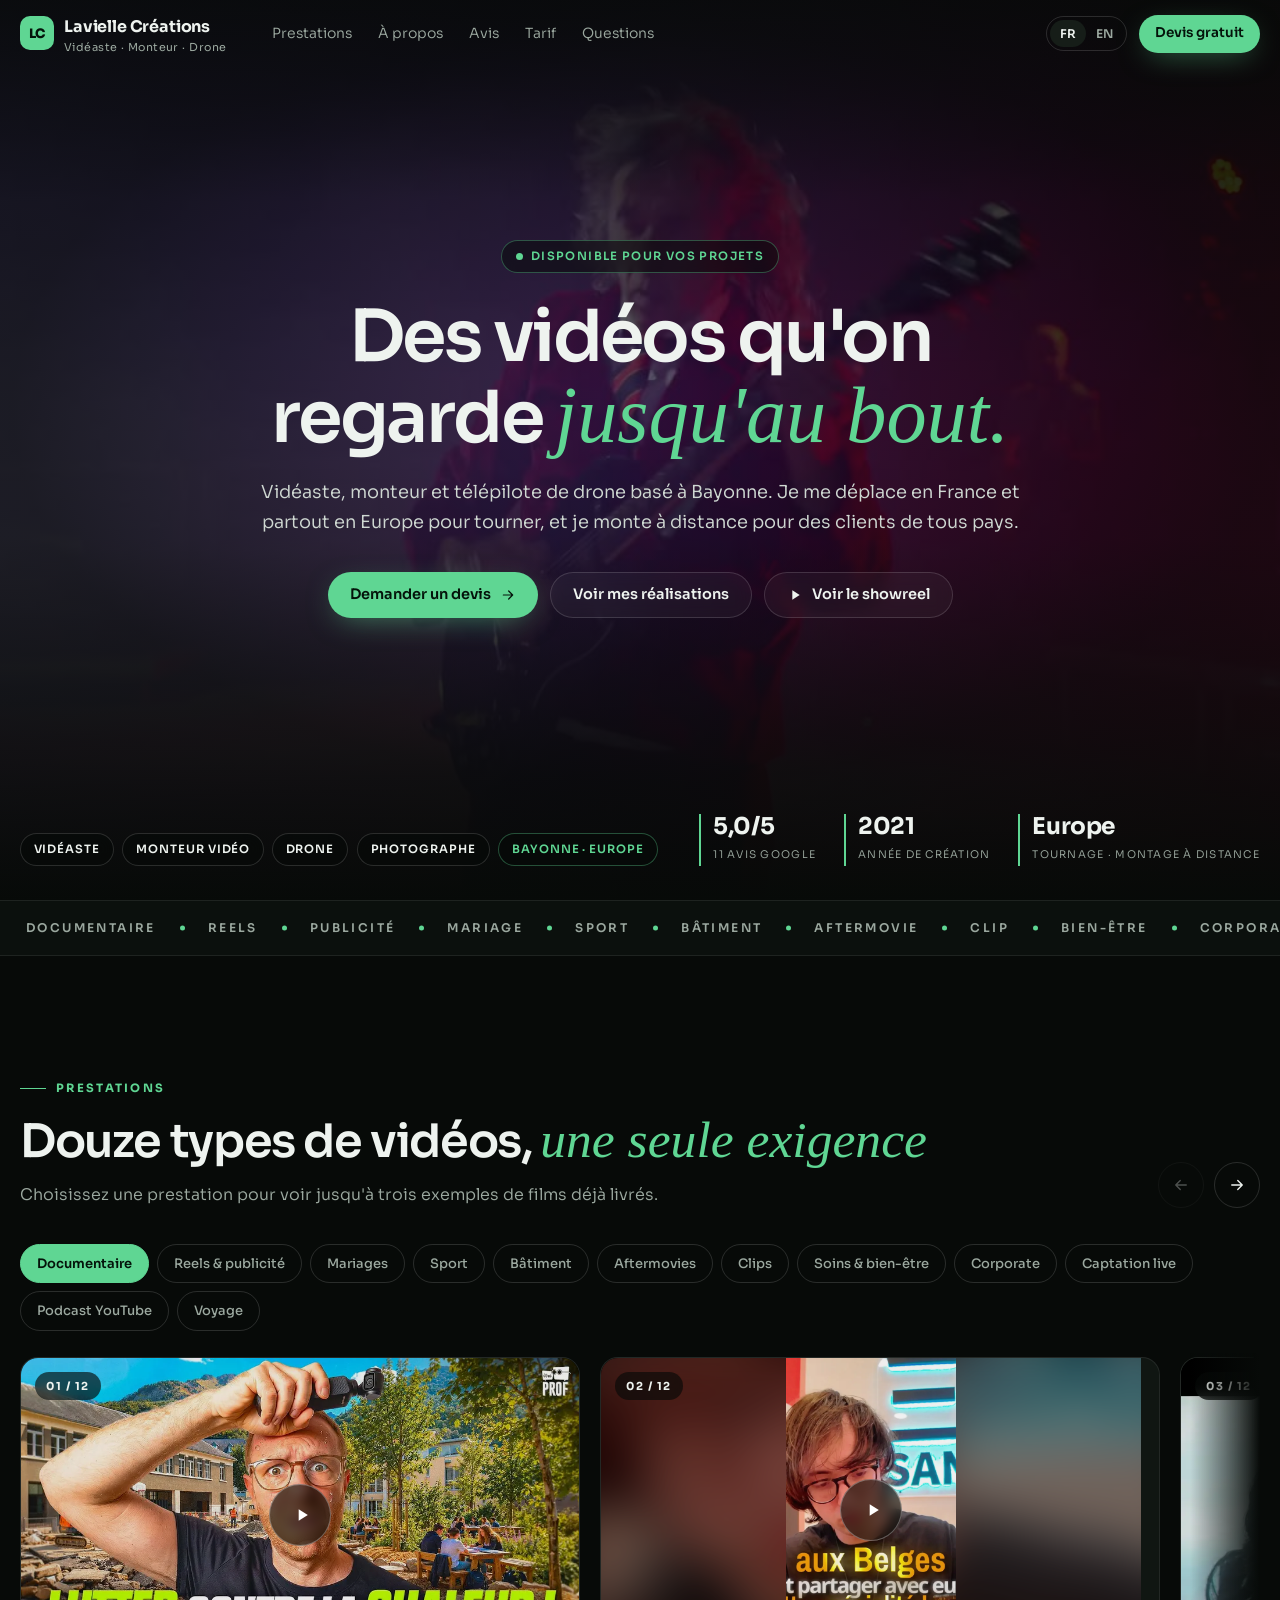
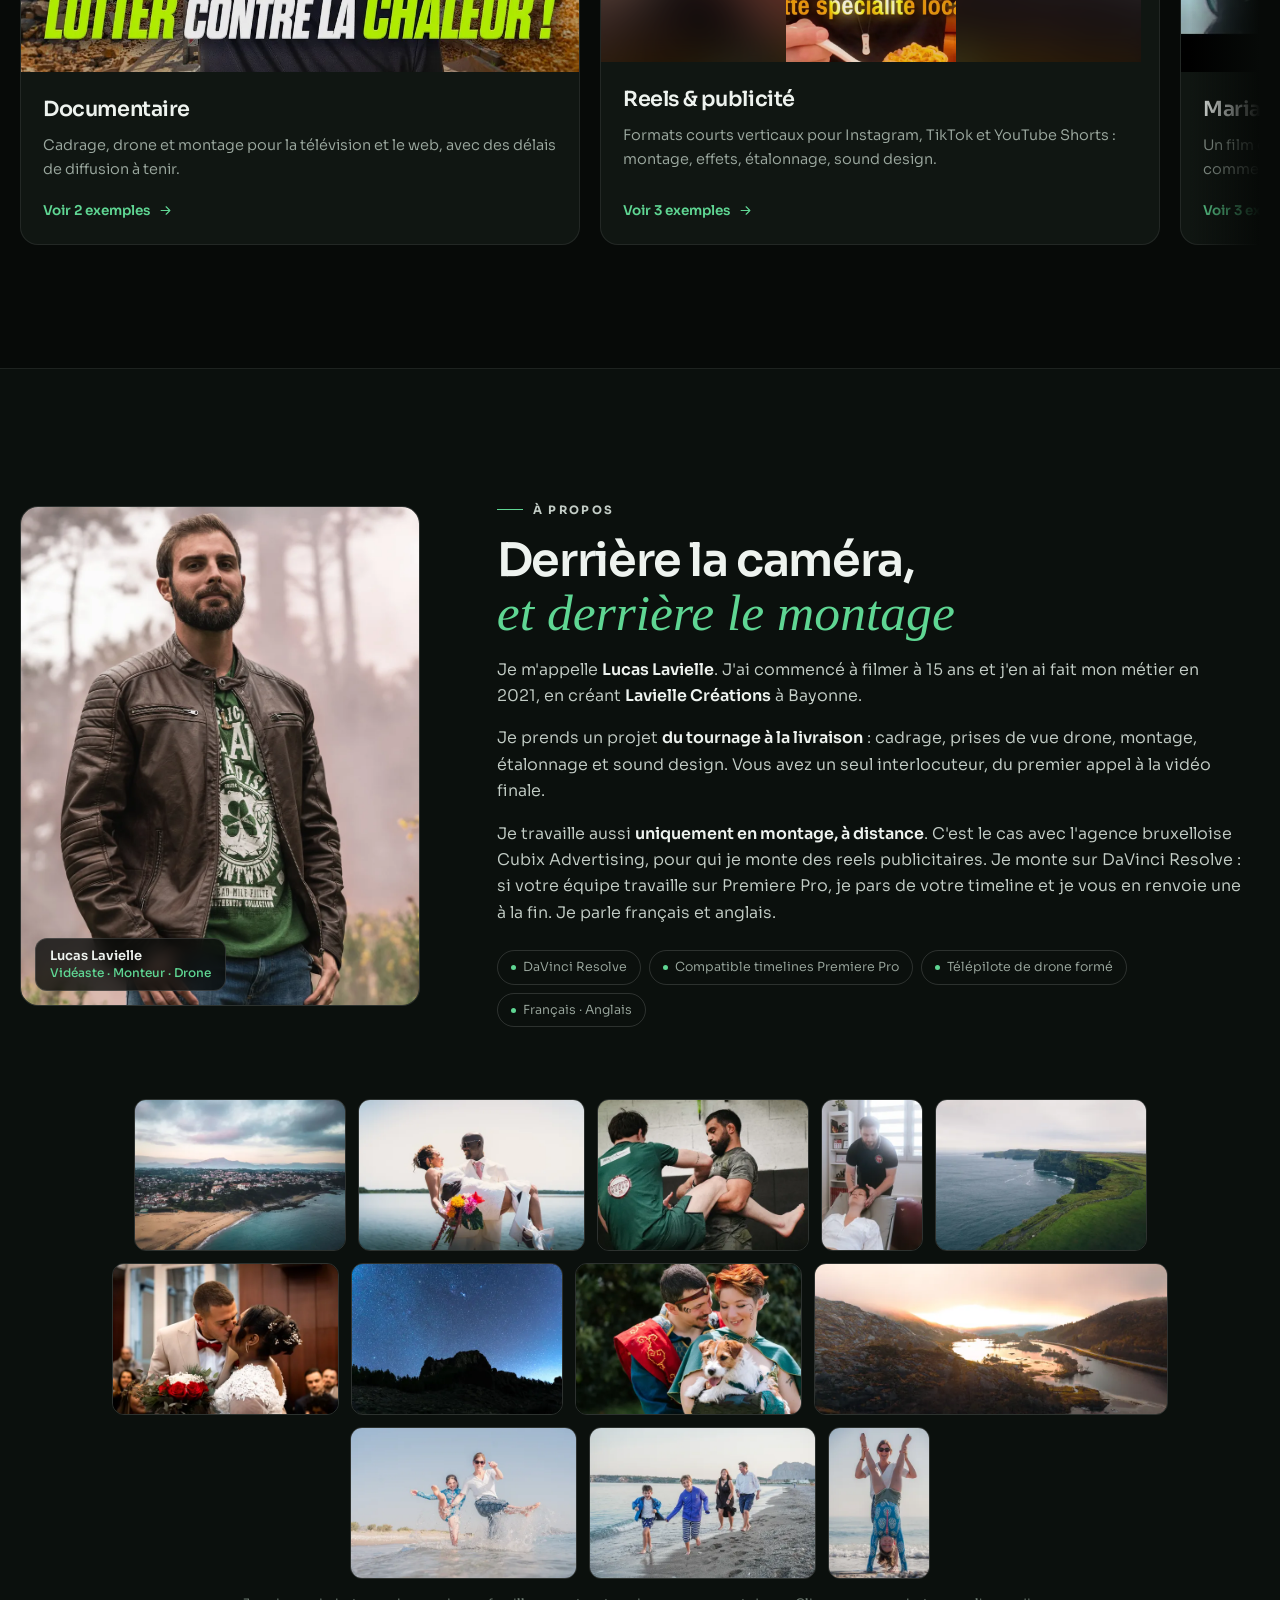
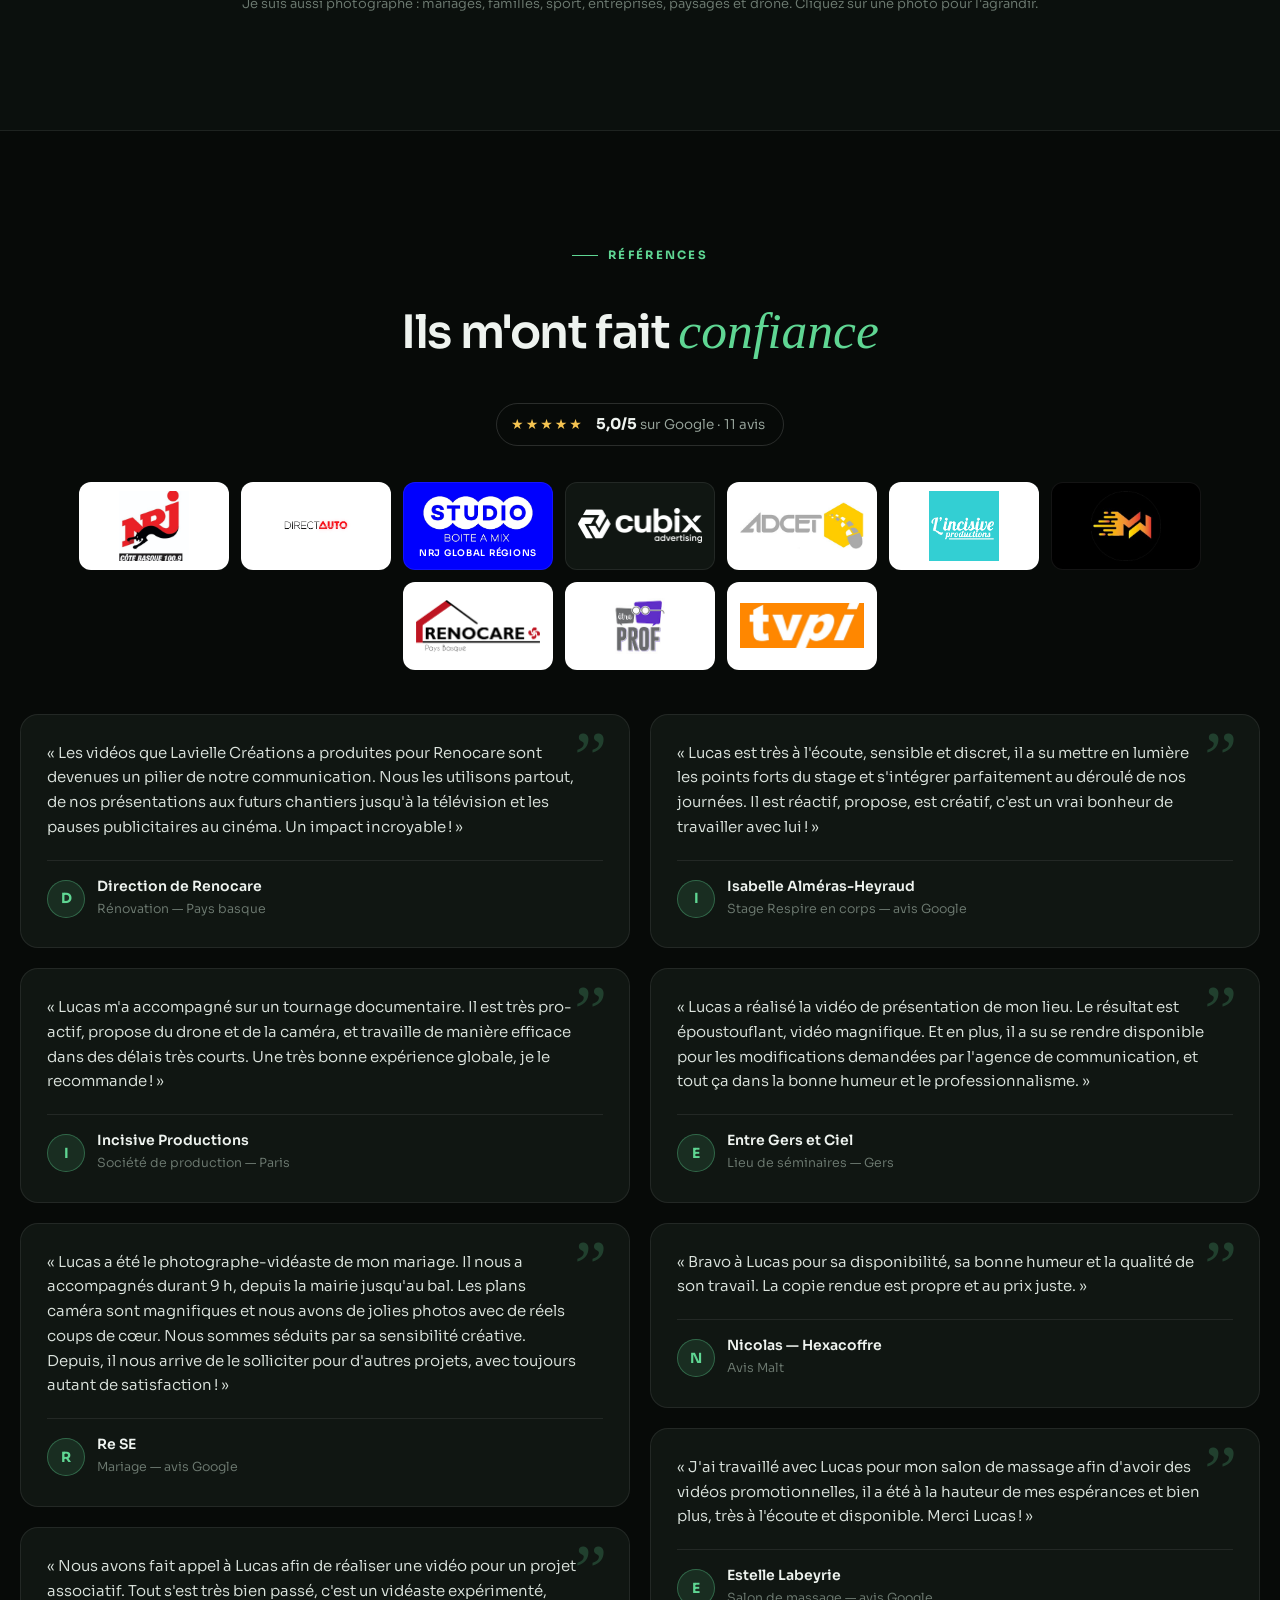
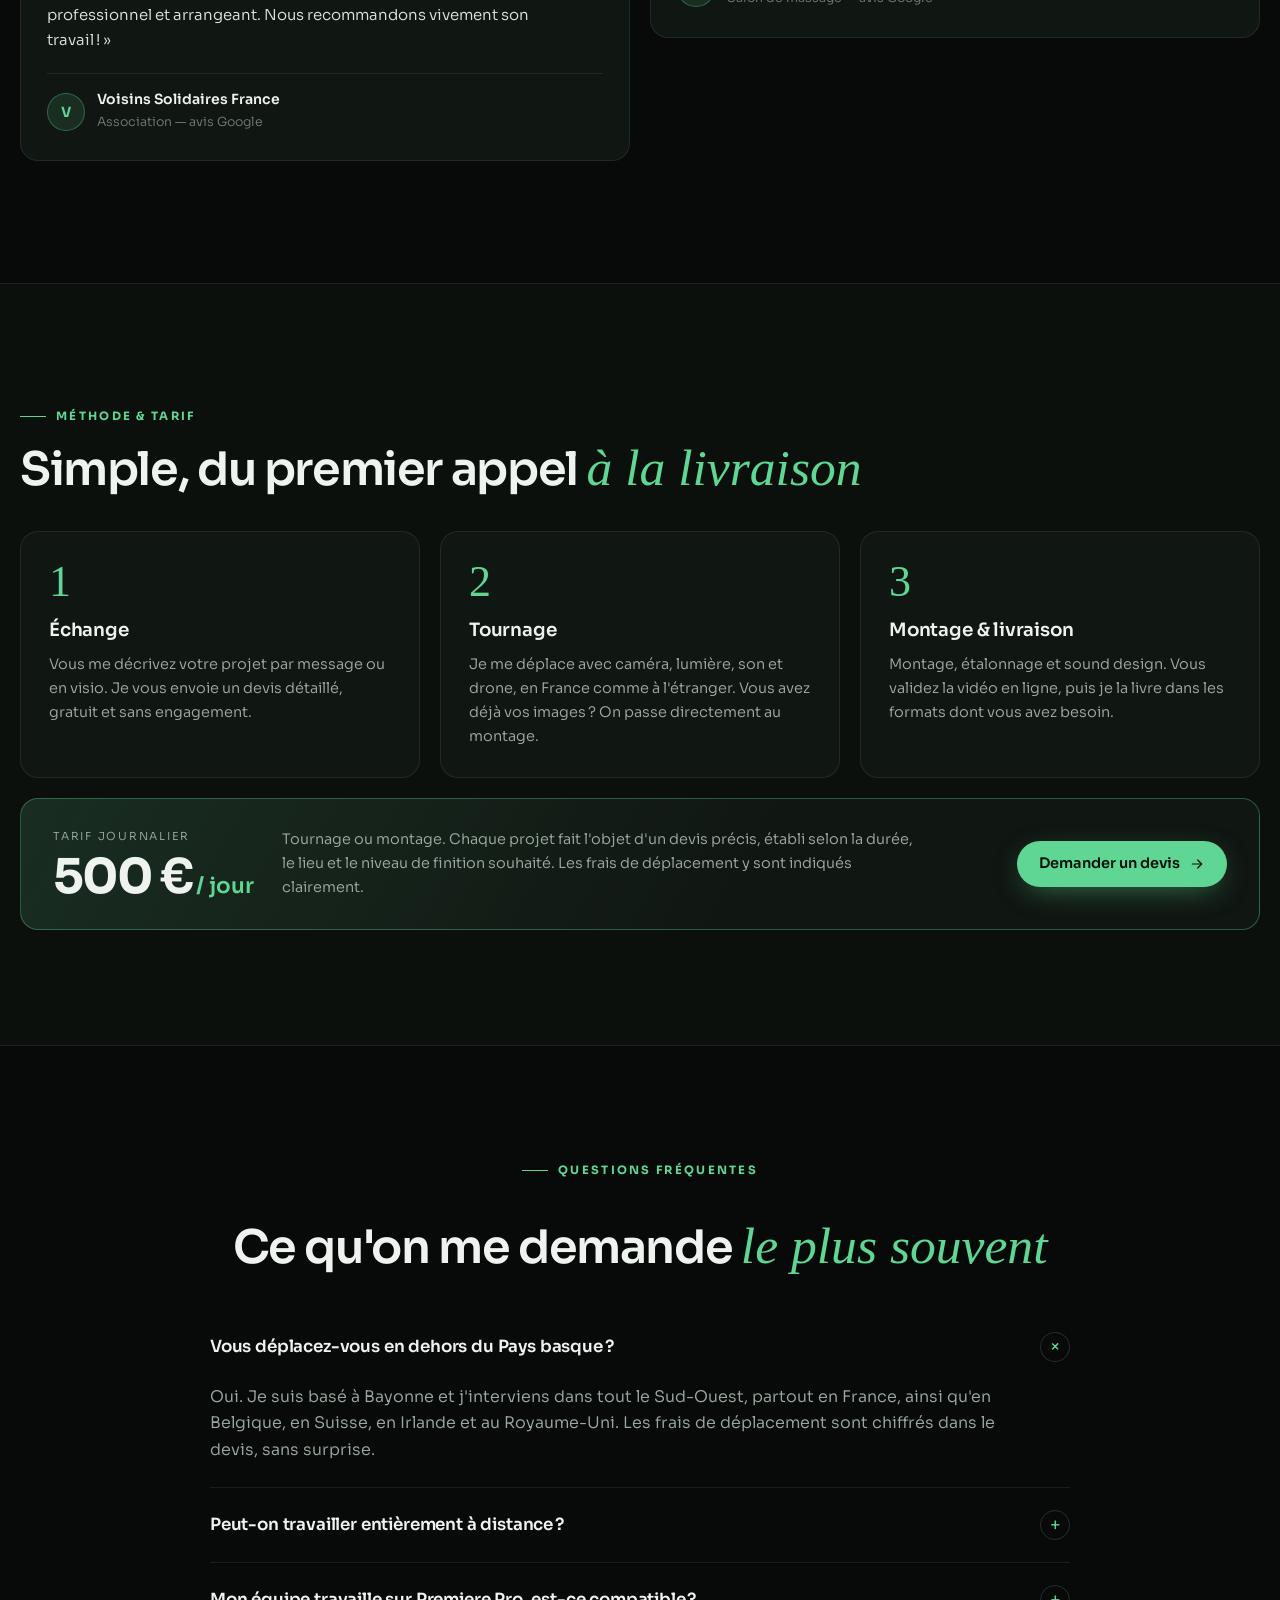
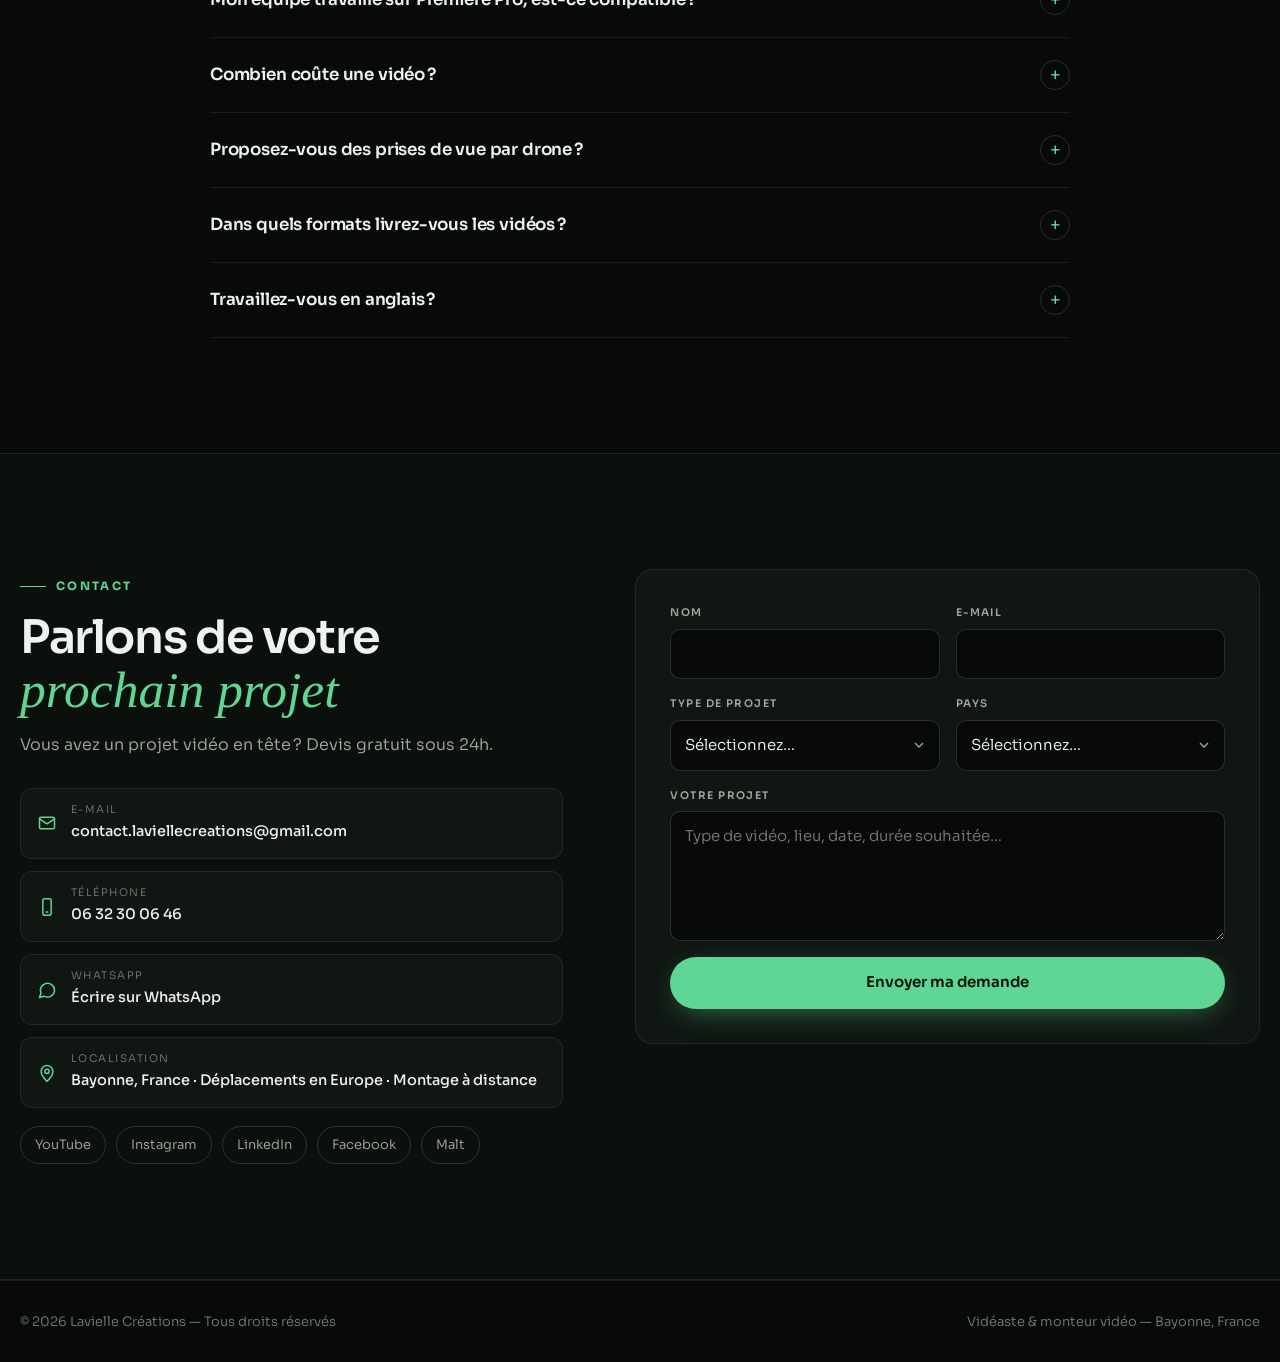
==== commit 14470d09: "Carrousel recentré, onglets sans coupure, galerie et références mises à jour Co-Authored-By: Claude " ====
--- a/index.html
+++ b/index.html
@@ -66,8 +66,7 @@
       <div class="car-nav"><button class="arrow" type="button" data-car="prev" aria-label="Prestation précédente"><svg viewBox="0 0 24 24" fill="none" stroke="currentColor" stroke-width="1.8" stroke-linecap="round" stroke-linejoin="round"><path d="M19 12H5M11 6l-6 6 6 6"/></svg></button><button class="arrow" type="button" data-car="next" aria-label="Prestation suivante"><svg viewBox="0 0 24 24" fill="none" stroke="currentColor" stroke-width="1.8" stroke-linecap="round" stroke-linejoin="round"><path d="M5 12h14M13 6l6 6-6 6"/></svg></button></div>
     </div>
     <div class="tabs"><button class="tab on" type="button">Documentaire</button><button class="tab" type="button">Reels &amp; publicité</button><button class="tab" type="button">Mariages</button><button class="tab" type="button">Sport</button><button class="tab" type="button">Bâtiment</button><button class="tab" type="button">Aftermovies</button><button class="tab" type="button">Clips</button><button class="tab" type="button">Soins &amp; bien-être</button><button class="tab" type="button">Corporate</button><button class="tab" type="button">Captation live</button><button class="tab" type="button">Podcast YouTube</button><button class="tab" type="button">Voyage</button></div>
-  </div>
-  <div class="car"><div class="car-track">
+    <div class="car"><div class="car-track">
       <button class="card" type="button" aria-label="Documentaire — Voir 2 exemples">
         <div class="card-media"><img src="assets/img/yt/IiLLBtGc7aU.webp" alt="Documentaire — ÊtreProf — Canicule à l&#x27;école" width="960" height="540"><span class="card-num">01 / 12</span><span class="play"><svg viewBox="0 0 24 24"><path d="M8 5v14l11-7z"/></svg></span></div>
         <div class="card-body"><h3>Documentaire</h3><p>Cadrage, drone et montage pour la télévision et le web, avec des délais de diffusion à tenir.</p><span class="card-more">Voir 2 exemples <svg viewBox="0 0 24 24" fill="none" stroke="currentColor" stroke-width="1.8" stroke-linecap="round" stroke-linejoin="round"><path d="M5 12h14M13 6l6 6-6 6"/></svg></span></div>
@@ -75,37 +74,38 @@
         <div class="card-media v"><span class="blur" style="background-image:url(assets/img/yt/IAWtHu4Qjdk_v.webp)"></span><img src="assets/img/yt/IAWtHu4Qjdk_v.webp" alt="Reels &amp; publicité — Sanku — Bruxelles" width="960" height="540"><span class="card-num">02 / 12</span><span class="play"><svg viewBox="0 0 24 24"><path d="M8 5v14l11-7z"/></svg></span></div>
         <div class="card-body"><h3>Reels &amp; publicité</h3><p>Formats courts verticaux pour Instagram, TikTok et YouTube Shorts : montage, effets, étalonnage, sound design.</p><span class="card-more">Voir 3 exemples <svg viewBox="0 0 24 24" fill="none" stroke="currentColor" stroke-width="1.8" stroke-linecap="round" stroke-linejoin="round"><path d="M5 12h14M13 6l6 6-6 6"/></svg></span></div>
       </button><button class="card" type="button" aria-label="Mariages — Voir 3 exemples">
-        <div class="card-media"><img src="assets/img/yt/fgQFr3f3DG8.webp" alt="Mariages — Rizlaine &amp; Fabrice" width="960" height="540" loading="lazy"><span class="card-num">03 / 12</span><span class="play"><svg viewBox="0 0 24 24"><path d="M8 5v14l11-7z"/></svg></span></div>
+        <div class="card-media"><img src="assets/img/yt/fgQFr3f3DG8.webp" alt="Mariages — Rizlaine &amp; Fabrice" width="960" height="540"><span class="card-num">03 / 12</span><span class="play"><svg viewBox="0 0 24 24"><path d="M8 5v14l11-7z"/></svg></span></div>
         <div class="card-body"><h3>Mariages</h3><p>Un film de mariage discret et sincère, de la mairie à la soirée, en France comme à l&#x27;étranger.</p><span class="card-more">Voir 3 exemples <svg viewBox="0 0 24 24" fill="none" stroke="currentColor" stroke-width="1.8" stroke-linecap="round" stroke-linejoin="round"><path d="M5 12h14M13 6l6 6-6 6"/></svg></span></div>
       </button><button class="card" type="button" aria-label="Sport — Voir 1 exemple">
-        <div class="card-media"><img src="assets/img/yt/iXJTYCub58c.webp" alt="Sport — Benoît Saint-Denis — Préparation UFC 315" width="960" height="540" loading="lazy"><span class="card-num">04 / 12</span><span class="play"><svg viewBox="0 0 24 24"><path d="M8 5v14l11-7z"/></svg></span></div>
+        <div class="card-media"><img src="assets/img/yt/iXJTYCub58c.webp" alt="Sport — Benoît Saint-Denis — Préparation UFC 315" width="960" height="540"><span class="card-num">04 / 12</span><span class="play"><svg viewBox="0 0 24 24"><path d="M8 5v14l11-7z"/></svg></span></div>
         <div class="card-body"><h3>Sport</h3><p>Préparations, compétitions et portraits d&#x27;athlètes, filmés au plus près de l&#x27;effort.</p><span class="card-more">Voir 1 exemple <svg viewBox="0 0 24 24" fill="none" stroke="currentColor" stroke-width="1.8" stroke-linecap="round" stroke-linejoin="round"><path d="M5 12h14M13 6l6 6-6 6"/></svg></span></div>
       </button><button class="card" type="button" aria-label="Bâtiment — Voir 3 exemples">
-        <div class="card-media"><img src="assets/img/yt/kmEgmRh9gn8.webp" alt="Bâtiment — Renocare — Spot TV diffusé sur TVPI" width="960" height="540" loading="lazy"><span class="card-num">05 / 12</span><span class="play"><svg viewBox="0 0 24 24"><path d="M8 5v14l11-7z"/></svg></span></div>
+        <div class="card-media"><img src="assets/img/yt/kmEgmRh9gn8.webp" alt="Bâtiment — Renocare — Spot TV diffusé sur TVPI" width="960" height="540"><span class="card-num">05 / 12</span><span class="play"><svg viewBox="0 0 24 24"><path d="M8 5v14l11-7z"/></svg></span></div>
         <div class="card-body"><h3>Bâtiment</h3><p>Chantiers, rénovation et énergie solaire : des vidéos qui montrent le savoir-faire, jusqu&#x27;au spot télé.</p><span class="card-more">Voir 3 exemples <svg viewBox="0 0 24 24" fill="none" stroke="currentColor" stroke-width="1.8" stroke-linecap="round" stroke-linejoin="round"><path d="M5 12h14M13 6l6 6-6 6"/></svg></span></div>
       </button><button class="card" type="button" aria-label="Aftermovies — Voir 3 exemples">
-        <div class="card-media"><img src="assets/img/yt/gBNsC4cfLQ8.webp" alt="Aftermovies — Deluxe — Nocturnes d&#x27;Anglet" width="960" height="540" loading="lazy"><span class="card-num">06 / 12</span><span class="play"><svg viewBox="0 0 24 24"><path d="M8 5v14l11-7z"/></svg></span></div>
+        <div class="card-media"><img src="assets/img/yt/gBNsC4cfLQ8.webp" alt="Aftermovies — Deluxe — Nocturnes d&#x27;Anglet" width="960" height="540"><span class="card-num">06 / 12</span><span class="play"><svg viewBox="0 0 24 24"><path d="M8 5v14l11-7z"/></svg></span></div>
         <div class="card-body"><h3>Aftermovies</h3><p>Concerts, festivals et soirées : l&#x27;énergie de l&#x27;événement résumée en quelques minutes.</p><span class="card-more">Voir 3 exemples <svg viewBox="0 0 24 24" fill="none" stroke="currentColor" stroke-width="1.8" stroke-linecap="round" stroke-linejoin="round"><path d="M5 12h14M13 6l6 6-6 6"/></svg></span></div>
       </button><button class="card" type="button" aria-label="Clips — Voir 2 exemples">
-        <div class="card-media"><img src="assets/img/yt/pNeLNSUlUZ4.webp" alt="Clips — Yove — Carpe Diem (clip officiel)" width="960" height="540" loading="lazy"><span class="card-num">07 / 12</span><span class="play"><svg viewBox="0 0 24 24"><path d="M8 5v14l11-7z"/></svg></span></div>
+        <div class="card-media"><img src="assets/img/yt/pNeLNSUlUZ4.webp" alt="Clips — Yove — Carpe Diem (clip officiel)" width="960" height="540"><span class="card-num">07 / 12</span><span class="play"><svg viewBox="0 0 24 24"><path d="M8 5v14l11-7z"/></svg></span></div>
         <div class="card-body"><h3>Clips</h3><p>Clips musicaux tournés et montés au rythme du morceau, de l&#x27;idée à la mise en ligne.</p><span class="card-more">Voir 2 exemples <svg viewBox="0 0 24 24" fill="none" stroke="currentColor" stroke-width="1.8" stroke-linecap="round" stroke-linejoin="round"><path d="M5 12h14M13 6l6 6-6 6"/></svg></span></div>
       </button><button class="card" type="button" aria-label="Soins &amp; bien-être — Voir 3 exemples">
-        <div class="card-media"><img src="assets/img/yt/bt_tE3ZIanQ.webp" alt="Soins &amp; bien-être — EMAF — Massage bien-être à Hossegor" width="960" height="540" loading="lazy"><span class="card-num">08 / 12</span><span class="play"><svg viewBox="0 0 24 24"><path d="M8 5v14l11-7z"/></svg></span></div>
+        <div class="card-media"><img src="assets/img/yt/bt_tE3ZIanQ.webp" alt="Soins &amp; bien-être — EMAF — Massage bien-être à Hossegor" width="960" height="540"><span class="card-num">08 / 12</span><span class="play"><svg viewBox="0 0 24 24"><path d="M8 5v14l11-7z"/></svg></span></div>
         <div class="card-body"><h3>Soins &amp; bien-être</h3><p>Massages, rituels et instituts : une image douce et soignée pour donner envie de réserver.</p><span class="card-more">Voir 3 exemples <svg viewBox="0 0 24 24" fill="none" stroke="currentColor" stroke-width="1.8" stroke-linecap="round" stroke-linejoin="round"><path d="M5 12h14M13 6l6 6-6 6"/></svg></span></div>
       </button><button class="card" type="button" aria-label="Corporate — Voir 3 exemples">
-        <div class="card-media"><img src="assets/img/yt/PnNO2nT-nXQ.webp" alt="Corporate — Voisins Solidaires — Anglet" width="960" height="540" loading="lazy"><span class="card-num">09 / 12</span><span class="play"><svg viewBox="0 0 24 24"><path d="M8 5v14l11-7z"/></svg></span></div>
+        <div class="card-media"><img src="assets/img/yt/PnNO2nT-nXQ.webp" alt="Corporate — Voisins Solidaires — Anglet" width="960" height="540"><span class="card-num">09 / 12</span><span class="play"><svg viewBox="0 0 24 24"><path d="M8 5v14l11-7z"/></svg></span></div>
         <div class="card-body"><h3>Corporate</h3><p>Films d&#x27;entreprise, associations et conférences : votre message, clair et bien filmé.</p><span class="card-more">Voir 3 exemples <svg viewBox="0 0 24 24" fill="none" stroke="currentColor" stroke-width="1.8" stroke-linecap="round" stroke-linejoin="round"><path d="M5 12h14M13 6l6 6-6 6"/></svg></span></div>
       </button><button class="card" type="button" aria-label="Captation live — Voir 2 exemples">
-        <div class="card-media"><img src="assets/img/yt/pCkKE7ofYvc.webp" alt="Captation live — L&#x27;Or Danse 2026" width="960" height="540" loading="lazy"><span class="card-num">10 / 12</span><span class="play"><svg viewBox="0 0 24 24"><path d="M8 5v14l11-7z"/></svg></span></div>
+        <div class="card-media"><img src="assets/img/yt/pCkKE7ofYvc.webp" alt="Captation live — L&#x27;Or Danse 2026" width="960" height="540"><span class="card-num">10 / 12</span><span class="play"><svg viewBox="0 0 24 24"><path d="M8 5v14l11-7z"/></svg></span></div>
         <div class="card-body"><h3>Captation live</h3><p>Spectacles, galas et cérémonies filmés à plusieurs caméras, montés et prêts à partager.</p><span class="card-more">Voir 2 exemples <svg viewBox="0 0 24 24" fill="none" stroke="currentColor" stroke-width="1.8" stroke-linecap="round" stroke-linejoin="round"><path d="M5 12h14M13 6l6 6-6 6"/></svg></span></div>
       </button><button class="card" type="button" aria-label="Podcast YouTube — Voir 2 exemples">
-        <div class="card-media"><img src="assets/img/yt/fcJmn0Q9buA.webp" alt="Podcast YouTube — #Résilience ép. 2 — avec Lionel Dasylva" width="960" height="540" loading="lazy"><span class="card-num">11 / 12</span><span class="play"><svg viewBox="0 0 24 24"><path d="M8 5v14l11-7z"/></svg></span></div>
+        <div class="card-media"><img src="assets/img/yt/fcJmn0Q9buA.webp" alt="Podcast YouTube — #Résilience ép. 2 — avec Lionel Dasylva" width="960" height="540"><span class="card-num">11 / 12</span><span class="play"><svg viewBox="0 0 24 24"><path d="M8 5v14l11-7z"/></svg></span></div>
         <div class="card-body"><h3>Podcast YouTube</h3><p>Podcasts et interviews filmés à plusieurs caméras, avec un son propre et un montage prêt pour YouTube.</p><span class="card-more">Voir 2 exemples <svg viewBox="0 0 24 24" fill="none" stroke="currentColor" stroke-width="1.8" stroke-linecap="round" stroke-linejoin="round"><path d="M5 12h14M13 6l6 6-6 6"/></svg></span></div>
       </button><button class="card" type="button" aria-label="Voyage — Voir 3 exemples">
-        <div class="card-media"><img src="assets/img/yt/z3UUesg_ypg.webp" alt="Voyage — Irlande — Nature" width="960" height="540" loading="lazy"><span class="card-num">12 / 12</span><span class="play"><svg viewBox="0 0 24 24"><path d="M8 5v14l11-7z"/></svg></span></div>
+        <div class="card-media"><img src="assets/img/yt/z3UUesg_ypg.webp" alt="Voyage — Irlande — Nature" width="960" height="540"><span class="card-num">12 / 12</span><span class="play"><svg viewBox="0 0 24 24"><path d="M8 5v14l11-7z"/></svg></span></div>
         <div class="card-body"><h3>Voyage</h3><p>Films de destination pour le tourisme : paysages, drone et ambiance, de l&#x27;Irlande aux Canaries.</p><span class="card-more">Voir 3 exemples <svg viewBox="0 0 24 24" fill="none" stroke="currentColor" stroke-width="1.8" stroke-linecap="round" stroke-linejoin="round"><path d="M5 12h14M13 6l6 6-6 6"/></svg></span></div>
       </button>
-  </div></div>
+    </div></div>
+  </div>
 </section>
 
 <section id="a-propos" class="alt">
--- a/assets/css/style.css
+++ b/assets/css/style.css
@@ -89,13 +89,16 @@
 .lead{color:var(--muted);max-width:62ch;margin-top:14px}
 
 /* Carrousel des prestations */
-.tabs{display:flex;gap:8px;overflow-x:auto;scrollbar-width:none;margin-bottom:22px;padding-bottom:2px}
+.tabs{display:flex;flex-wrap:wrap;gap:8px;margin-bottom:22px}
 .tabs::-webkit-scrollbar{display:none}
 .tab{flex:none;border:1px solid var(--line2);border-radius:999px;padding:8px 16px;font-size:13px;font-weight:500;color:var(--muted);transition:.2s}
 .tab:hover{color:var(--text);border-color:var(--accent-line)}
 .tab.on{background:var(--accent);border-color:var(--accent);color:var(--accent-ink);font-weight:600}
 .car{position:relative}
-.car-track{display:flex;gap:20px;overflow-x:auto;scroll-snap-type:x mandatory;scrollbar-width:none;padding:4px max(20px,calc((100vw - var(--wrap))/2)) 8px;scroll-padding-inline:max(20px,calc((100vw - var(--wrap))/2))}
+/* fondu à droite : indique qu'il reste des cartes à faire défiler */
+.car::after{content:"";position:absolute;top:0;right:0;bottom:8px;width:70px;pointer-events:none;background:linear-gradient(90deg,transparent,var(--bg));opacity:1;transition:opacity .3s}
+.car.end::after{opacity:0}
+.car-track{display:flex;gap:20px;overflow-x:auto;scroll-snap-type:x mandatory;scrollbar-width:none;padding:4px 0 8px;border-radius:var(--radius)}
 .car-track::-webkit-scrollbar{display:none}
 .card{flex:none;width:min(560px,82vw);scroll-snap-align:start;background:var(--surface);border:1px solid var(--line);border-radius:var(--radius);overflow:hidden;text-align:left;display:flex;flex-direction:column;transition:border-color .25s,transform .25s}
 .card:hover{border-color:var(--accent-line);transform:translateY(-3px)}
@@ -268,6 +271,8 @@
   .gallery{gap:8px}.gallery img{height:104px}
   .client{width:calc(33.33% - 8px);height:76px;font-size:12.5px}
   .head .car-nav{display:none}
+  .tabs{flex-wrap:nowrap;overflow-x:auto;scrollbar-width:none;position:relative;margin-inline:-20px;padding-inline:20px;scroll-padding-inline:20px}
+  .car::after{width:28px}
   .thumb{min-width:150px}
   .faq details p{padding-right:0}
 }
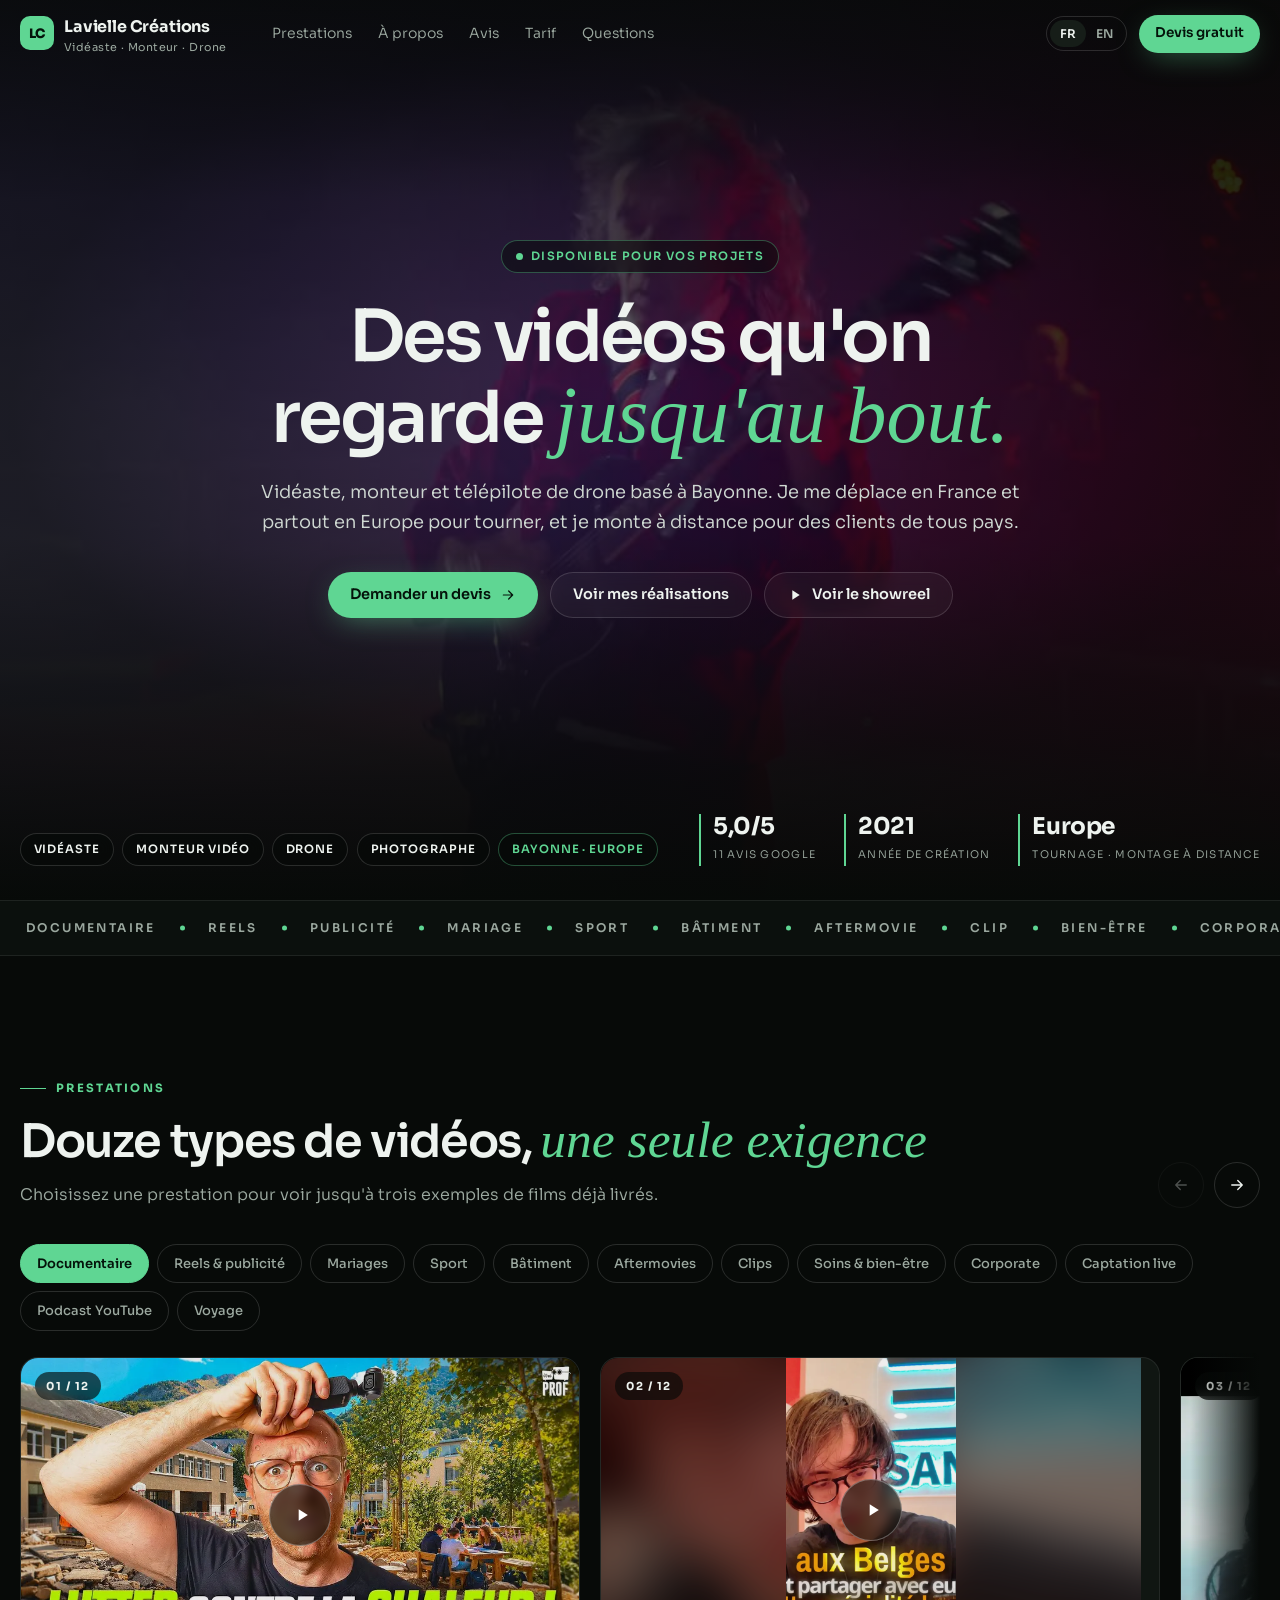
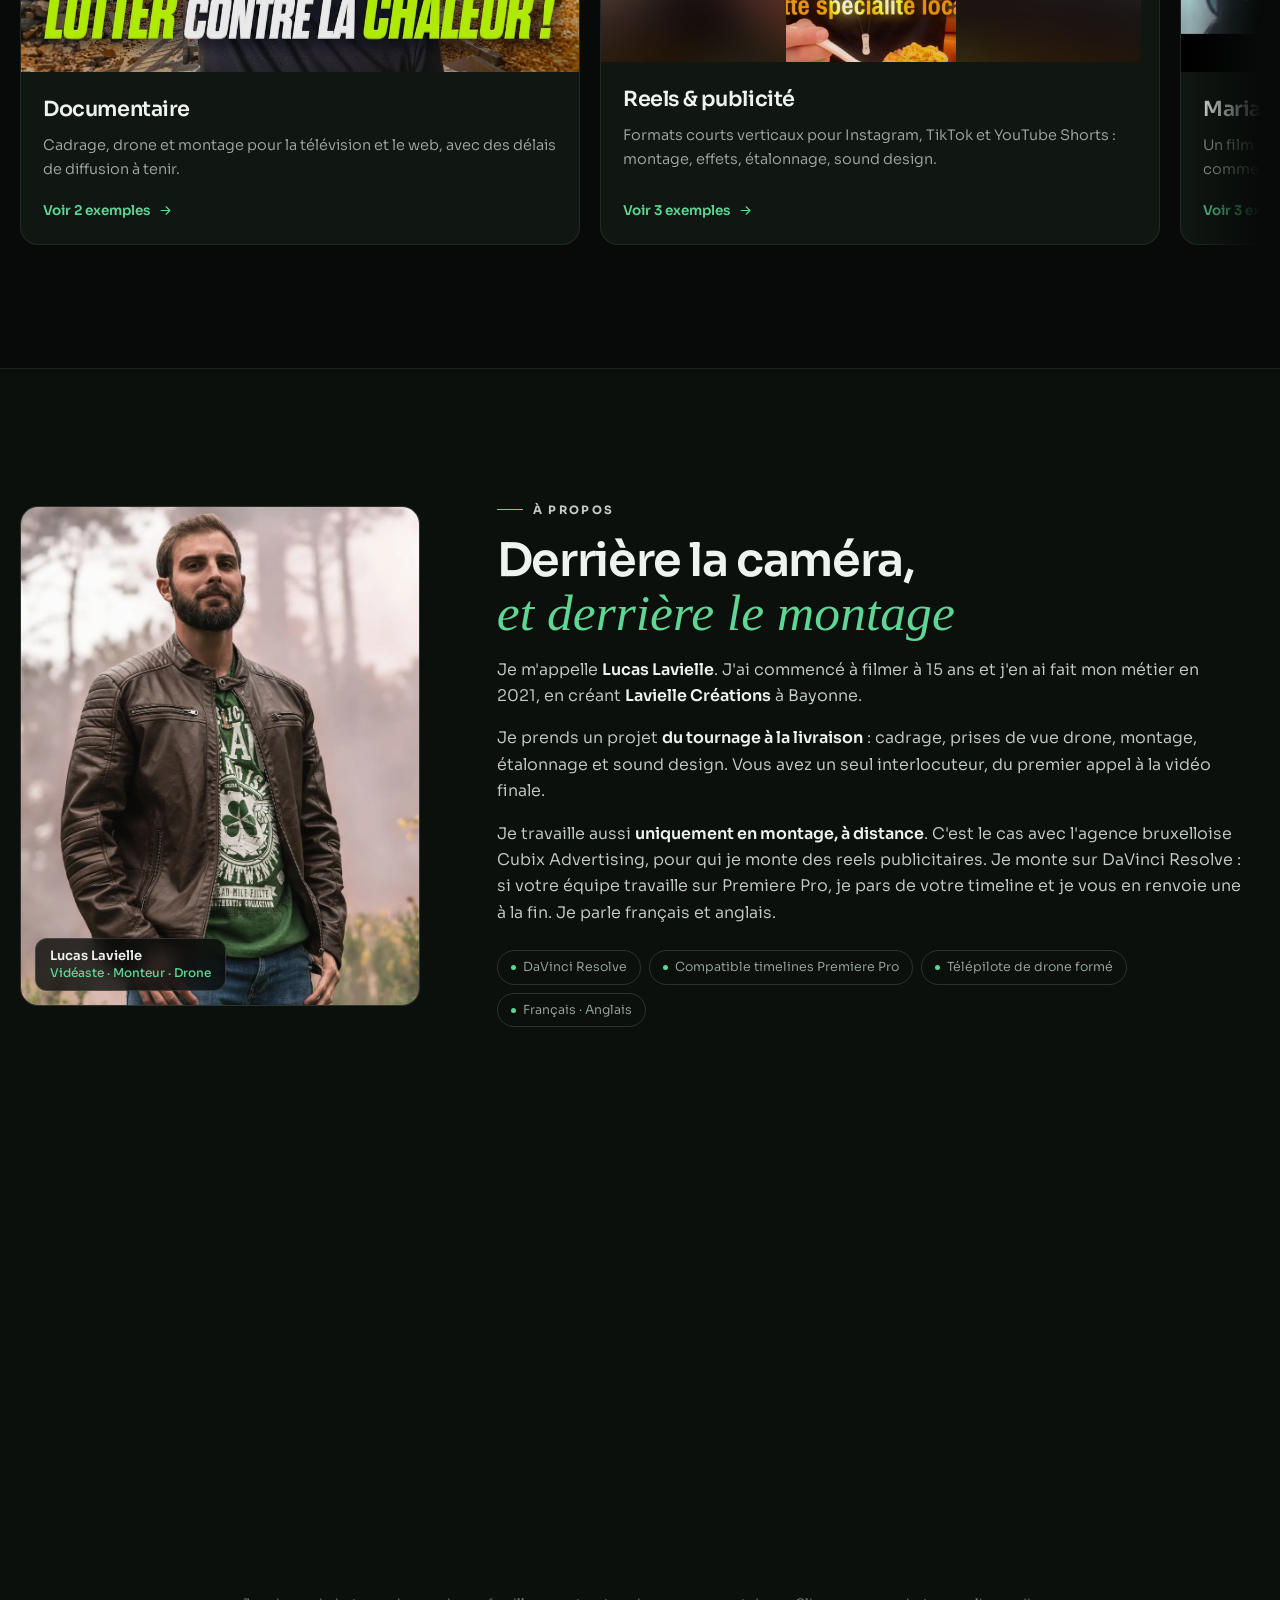
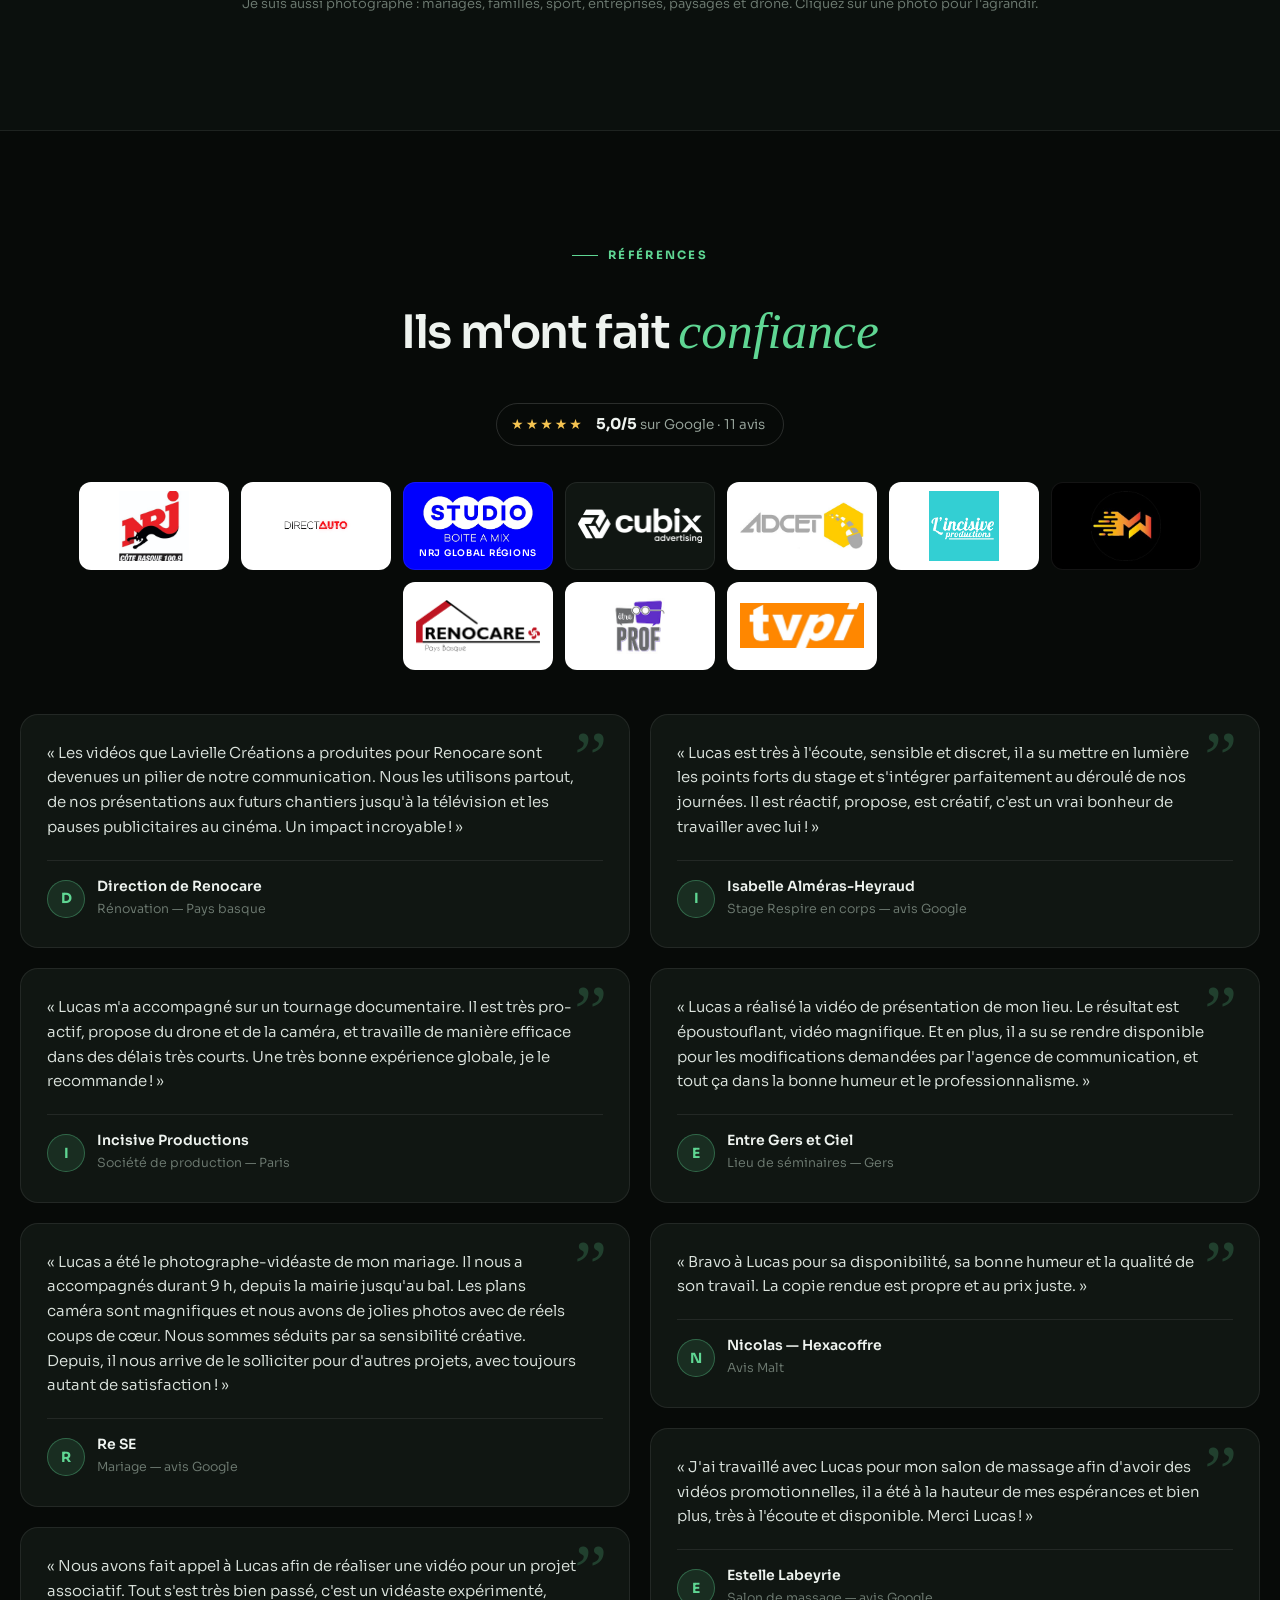
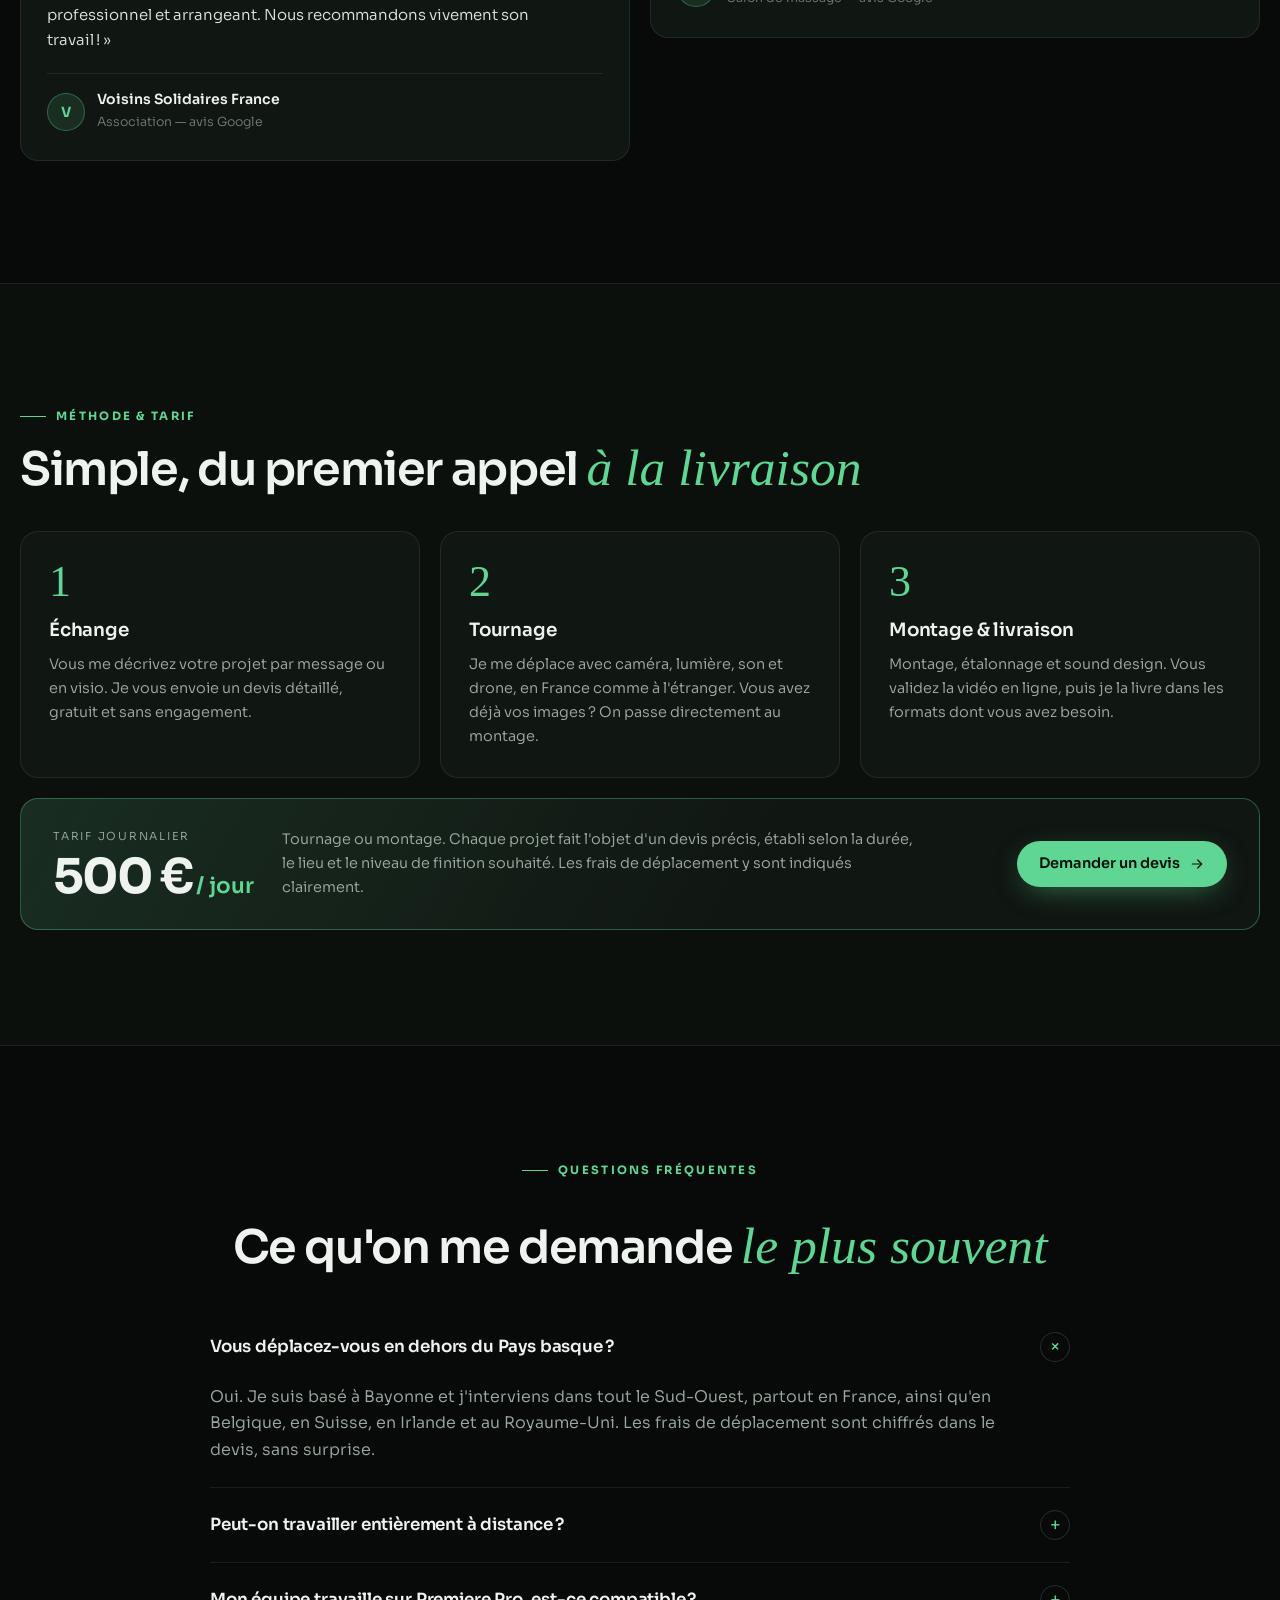
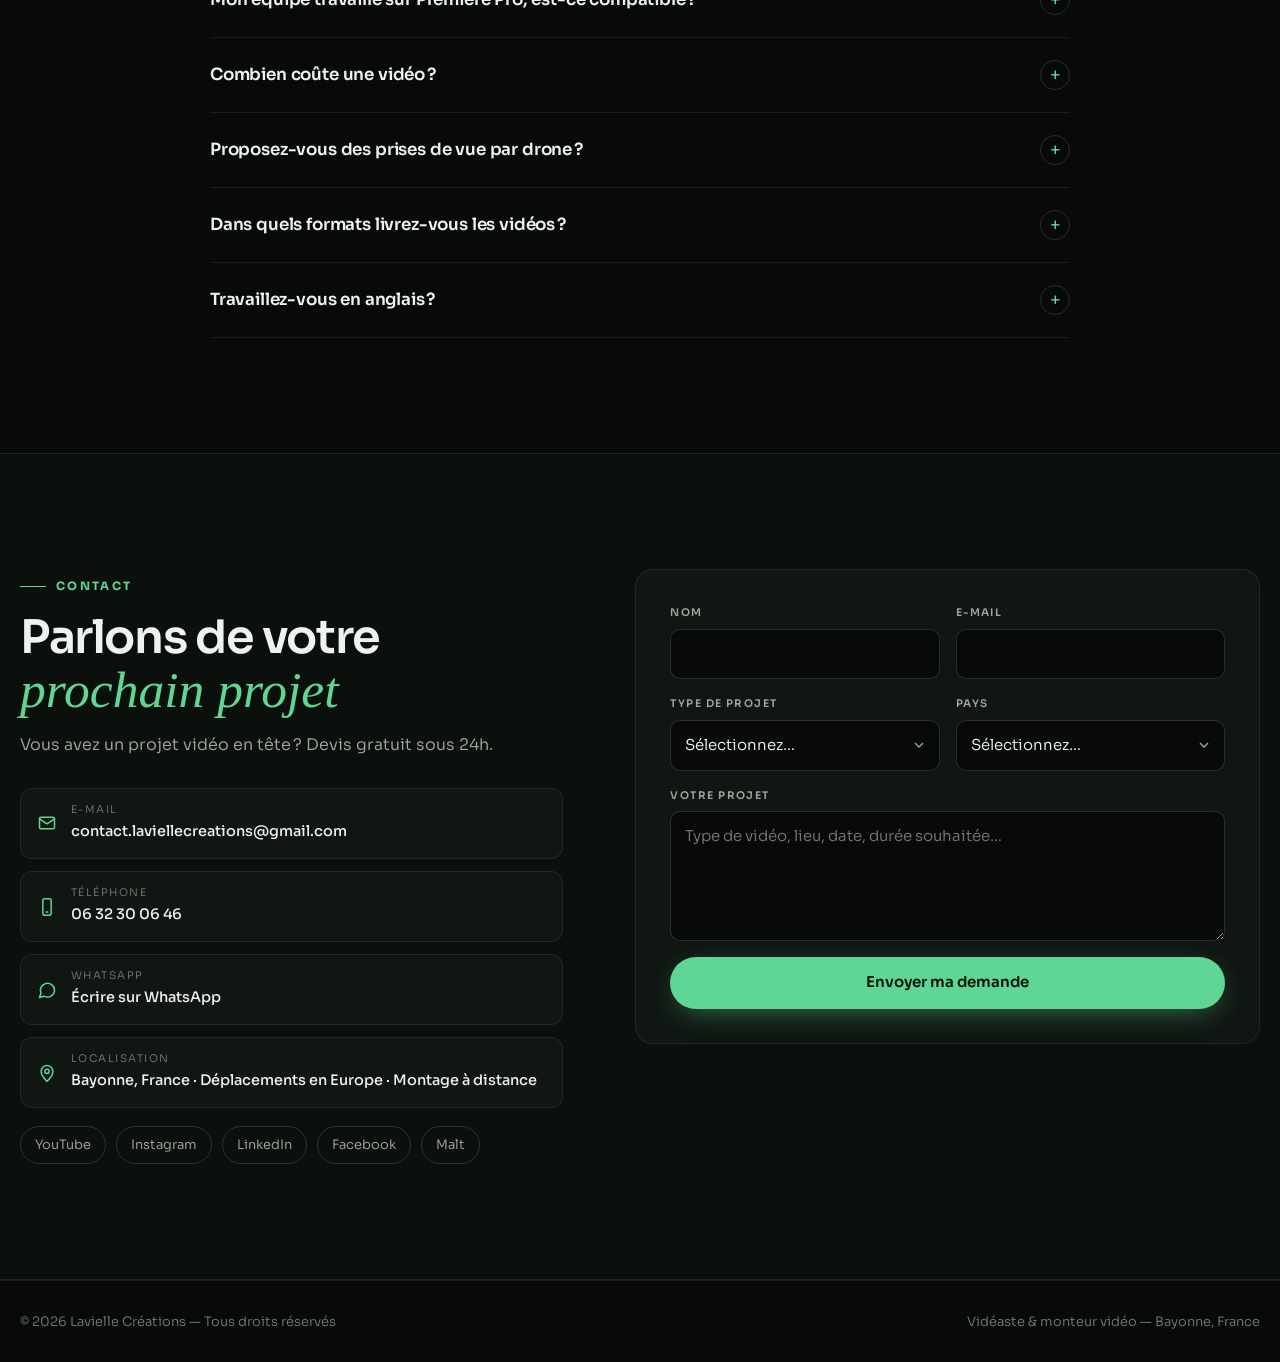
==== commit dde73322: "Voyage : ajout du film Maroc en 3e exemple Co-Authored-By: Claude Fable 5.2 <noreply@anthropic.com>" ====
--- a/index.html
+++ b/index.html
@@ -22,7 +22,7 @@
 <link rel="preload" href="assets/fonts/Sora-latin.woff2" as="font" type="font/woff2" crossorigin>
 <link rel="stylesheet" href="assets/fonts/fonts.css">
 <link rel="stylesheet" href="assets/css/style.css">
-<script type="application/ld+json">[{"@context": "https://schema.org", "@type": "ProfessionalService", "@id": "https://www.lavielle-creations.com/#business", "name": "Lavielle Créations", "description": "Vidéaste, monteur vidéo, photographe et télépilote de drone freelance basé à Bayonne. Tournage en France, Belgique et Suisse, montage vidéo à distance en Europe.", "url": "https://www.lavielle-creations.com/", "image": "https://www.lavielle-creations.com/assets/img/og-lucas.jpg", "telephone": "+33632300646", "priceRange": "€€", "founder": {"@type": "Person", "name": "Lucas Lavielle", "jobTitle": "Vidéaste, monteur vidéo et télépilote de drone"}, "address": {"@type": "PostalAddress", "addressLocality": "Bayonne", "postalCode": "64100", "addressRegion": "Nouvelle-Aquitaine", "addressCountry": "FR"}, "areaServed": [{"@type": "Country", "name": "France"}, {"@type": "Country", "name": "Belgium"}, {"@type": "Country", "name": "Switzerland"}, {"@type": "Country", "name": "Ireland"}, {"@type": "Country", "name": "United Kingdom"}], "knowsLanguage": ["fr", "en"], "sameAs": ["https://youtube.com/@lucaslvle-laviellecreations", "https://instagram.com/lucas_lvle/", "https://linkedin.com/in/lucas-lavielle777/", "https://facebook.com/LucasLavielle", "https://www.malt.fr/profile/lucaslavielle"], "hasOfferCatalog": {"@type": "OfferCatalog", "name": "Prestations", "itemListElement": [{"@type": "Offer", "itemOffered": {"@type": "Service", "name": "Documentaire", "description": "Cadrage, drone et montage pour la télévision et le web, avec des délais de diffusion à tenir."}}, {"@type": "Offer", "itemOffered": {"@type": "Service", "name": "Reels & publicité", "description": "Formats courts verticaux pour Instagram, TikTok et YouTube Shorts : montage, effets, étalonnage, sound design."}}, {"@type": "Offer", "itemOffered": {"@type": "Service", "name": "Mariages", "description": "Un film de mariage discret et sincère, de la mairie à la soirée, en France comme à l'étranger."}}, {"@type": "Offer", "itemOffered": {"@type": "Service", "name": "Sport", "description": "Préparations, compétitions et portraits d'athlètes, filmés au plus près de l'effort."}}, {"@type": "Offer", "itemOffered": {"@type": "Service", "name": "Bâtiment", "description": "Chantiers, rénovation et énergie solaire : des vidéos qui montrent le savoir-faire, jusqu'au spot télé."}}, {"@type": "Offer", "itemOffered": {"@type": "Service", "name": "Aftermovies", "description": "Concerts, festivals et soirées : l'énergie de l'événement résumée en quelques minutes."}}, {"@type": "Offer", "itemOffered": {"@type": "Service", "name": "Clips", "description": "Clips musicaux tournés et montés au rythme du morceau, de l'idée à la mise en ligne."}}, {"@type": "Offer", "itemOffered": {"@type": "Service", "name": "Soins & bien-être", "description": "Massages, rituels et instituts : une image douce et soignée pour donner envie de réserver."}}, {"@type": "Offer", "itemOffered": {"@type": "Service", "name": "Corporate", "description": "Films d'entreprise, associations et conférences : votre message, clair et bien filmé."}}, {"@type": "Offer", "itemOffered": {"@type": "Service", "name": "Captation live", "description": "Spectacles, galas et cérémonies filmés à plusieurs caméras, montés et prêts à partager."}}, {"@type": "Offer", "itemOffered": {"@type": "Service", "name": "Podcast YouTube", "description": "Podcasts et interviews filmés à plusieurs caméras, avec un son propre et un montage prêt pour YouTube."}}, {"@type": "Offer", "itemOffered": {"@type": "Service", "name": "Voyage", "description": "Films de destination pour le tourisme : paysages, drone et ambiance, de l'Irlande aux Canaries."}}]}, "email": "contact.laviellecreations@gmail.com"}, {"@context": "https://schema.org", "@type": "FAQPage", "mainEntity": [{"@type": "Question", "name": "Vous déplacez-vous en dehors du Pays basque ?", "acceptedAnswer": {"@type": "Answer", "text": "Oui. Je suis basé à Bayonne et j'interviens dans tout le Sud-Ouest, partout en France, ainsi qu'en Belgique, en Suisse, en Irlande et au Royaume-Uni. Les frais de déplacement sont chiffrés dans le devis, sans surprise."}}, {"@type": "Question", "name": "Peut-on travailler entièrement à distance ?", "acceptedAnswer": {"@type": "Answer", "text": "Oui. Vous m'envoyez vos rushes par lien de transfert, je m'occupe du montage, de l'étalonnage et du sound design, et vous validez les versions en ligne. Je travaille ainsi avec des agences et des marques en France et en Belgique."}}, {"@type": "Question", "name": "Mon équipe travaille sur Premiere Pro, est-ce compatible ?", "acceptedAnswer": {"@type": "Answer", "text": "Oui. Je monte sur DaVinci Resolve, mais je peux partir de votre timeline Premiere Pro et vous renvoyer une timeline Premiere à la fin. Vous gardez la main sur le projet dans votre logiciel."}}, {"@type": "Question", "name": "Combien coûte une vidéo ?", "acceptedAnswer": {"@type": "Answer", "text": "Mon tarif de base est de 500 € par jour, en tournage comme en montage. Le prix final dépend du nombre de jours, du lieu et du niveau de finition. Vous recevez un devis détaillé et gratuit avant tout engagement."}}, {"@type": "Question", "name": "Proposez-vous des prises de vue par drone ?", "acceptedAnswer": {"@type": "Answer", "text": "Oui. Je suis télépilote de drone formé (Drone Up Academy) et je vole dans le respect de la réglementation en vigueur. Le drone peut être intégré à n'importe quelle prestation."}}, {"@type": "Question", "name": "Dans quels formats livrez-vous les vidéos ?", "acceptedAnswer": {"@type": "Answer", "text": "Dans les formats adaptés à votre diffusion : horizontal pour le web et la télévision, vertical pour Instagram, TikTok et YouTube Shorts, carré si besoin. Les formats sont définis ensemble au moment du devis."}}, {"@type": "Question", "name": "Travaillez-vous en anglais ?", "acceptedAnswer": {"@type": "Answer", "text": "Oui. Je peux mener tout le projet en anglais, des échanges au tournage et aux sous-titres."}}]}]</script>
+<script type="application/ld+json">[{"@context": "https://schema.org", "@type": "ProfessionalService", "@id": "https://www.lavielle-creations.com/#business", "name": "Lavielle Créations", "description": "Vidéaste, monteur vidéo, photographe et télépilote de drone freelance basé à Bayonne. Tournage en France, Belgique et Suisse, montage vidéo à distance en Europe.", "url": "https://www.lavielle-creations.com/", "image": "https://www.lavielle-creations.com/assets/img/og-lucas.jpg", "telephone": "+33632300646", "priceRange": "€€", "founder": {"@type": "Person", "name": "Lucas Lavielle", "jobTitle": "Vidéaste, monteur vidéo et télépilote de drone"}, "address": {"@type": "PostalAddress", "addressLocality": "Bayonne", "postalCode": "64100", "addressRegion": "Nouvelle-Aquitaine", "addressCountry": "FR"}, "areaServed": [{"@type": "Country", "name": "France"}, {"@type": "Country", "name": "Belgium"}, {"@type": "Country", "name": "Switzerland"}, {"@type": "Country", "name": "Ireland"}, {"@type": "Country", "name": "United Kingdom"}], "knowsLanguage": ["fr", "en"], "sameAs": ["https://youtube.com/@lucaslvle-laviellecreations", "https://instagram.com/lucas_lvle/", "https://linkedin.com/in/lucas-lavielle777/", "https://facebook.com/LucasLavielle", "https://www.malt.fr/profile/lucaslavielle"], "hasOfferCatalog": {"@type": "OfferCatalog", "name": "Prestations", "itemListElement": [{"@type": "Offer", "itemOffered": {"@type": "Service", "name": "Documentaire", "description": "Cadrage, drone et montage pour la télévision et le web, avec des délais de diffusion à tenir."}}, {"@type": "Offer", "itemOffered": {"@type": "Service", "name": "Reels & publicité", "description": "Formats courts verticaux pour Instagram, TikTok et YouTube Shorts : montage, effets, étalonnage, sound design."}}, {"@type": "Offer", "itemOffered": {"@type": "Service", "name": "Mariages", "description": "Un film de mariage discret et sincère, de la mairie à la soirée, en France comme à l'étranger."}}, {"@type": "Offer", "itemOffered": {"@type": "Service", "name": "Sport", "description": "Préparations, compétitions et portraits d'athlètes, filmés au plus près de l'effort."}}, {"@type": "Offer", "itemOffered": {"@type": "Service", "name": "Bâtiment", "description": "Chantiers, rénovation et énergie solaire : des vidéos qui montrent le savoir-faire, jusqu'au spot télé."}}, {"@type": "Offer", "itemOffered": {"@type": "Service", "name": "Aftermovies", "description": "Concerts, festivals et soirées : l'énergie de l'événement résumée en quelques minutes."}}, {"@type": "Offer", "itemOffered": {"@type": "Service", "name": "Clips", "description": "Clips musicaux tournés et montés au rythme du morceau, de l'idée à la mise en ligne."}}, {"@type": "Offer", "itemOffered": {"@type": "Service", "name": "Soins & bien-être", "description": "Massages, rituels et instituts : une image douce et soignée pour donner envie de réserver."}}, {"@type": "Offer", "itemOffered": {"@type": "Service", "name": "Corporate", "description": "Films d'entreprise, associations et conférences : votre message, clair et bien filmé."}}, {"@type": "Offer", "itemOffered": {"@type": "Service", "name": "Captation live", "description": "Spectacles, galas et cérémonies filmés à plusieurs caméras, montés et prêts à partager."}}, {"@type": "Offer", "itemOffered": {"@type": "Service", "name": "Podcast YouTube", "description": "Podcasts et interviews filmés à plusieurs caméras, avec un son propre et un montage prêt pour YouTube."}}, {"@type": "Offer", "itemOffered": {"@type": "Service", "name": "Voyage", "description": "Films de destination pour le tourisme : paysages, drone et ambiance, de l'Irlande au désert marocain."}}]}, "email": "contact.laviellecreations@gmail.com"}, {"@context": "https://schema.org", "@type": "FAQPage", "mainEntity": [{"@type": "Question", "name": "Vous déplacez-vous en dehors du Pays basque ?", "acceptedAnswer": {"@type": "Answer", "text": "Oui. Je suis basé à Bayonne et j'interviens dans tout le Sud-Ouest, partout en France, ainsi qu'en Belgique, en Suisse, en Irlande et au Royaume-Uni. Les frais de déplacement sont chiffrés dans le devis, sans surprise."}}, {"@type": "Question", "name": "Peut-on travailler entièrement à distance ?", "acceptedAnswer": {"@type": "Answer", "text": "Oui. Vous m'envoyez vos rushes par lien de transfert, je m'occupe du montage, de l'étalonnage et du sound design, et vous validez les versions en ligne. Je travaille ainsi avec des agences et des marques en France et en Belgique."}}, {"@type": "Question", "name": "Mon équipe travaille sur Premiere Pro, est-ce compatible ?", "acceptedAnswer": {"@type": "Answer", "text": "Oui. Je monte sur DaVinci Resolve, mais je peux partir de votre timeline Premiere Pro et vous renvoyer une timeline Premiere à la fin. Vous gardez la main sur le projet dans votre logiciel."}}, {"@type": "Question", "name": "Combien coûte une vidéo ?", "acceptedAnswer": {"@type": "Answer", "text": "Mon tarif de base est de 500 € par jour, en tournage comme en montage. Le prix final dépend du nombre de jours, du lieu et du niveau de finition. Vous recevez un devis détaillé et gratuit avant tout engagement."}}, {"@type": "Question", "name": "Proposez-vous des prises de vue par drone ?", "acceptedAnswer": {"@type": "Answer", "text": "Oui. Je suis télépilote de drone formé (Drone Up Academy) et je vole dans le respect de la réglementation en vigueur. Le drone peut être intégré à n'importe quelle prestation."}}, {"@type": "Question", "name": "Dans quels formats livrez-vous les vidéos ?", "acceptedAnswer": {"@type": "Answer", "text": "Dans les formats adaptés à votre diffusion : horizontal pour le web et la télévision, vertical pour Instagram, TikTok et YouTube Shorts, carré si besoin. Les formats sont définis ensemble au moment du devis."}}, {"@type": "Question", "name": "Travaillez-vous en anglais ?", "acceptedAnswer": {"@type": "Answer", "text": "Oui. Je peux mener tout le projet en anglais, des échanges au tournage et aux sous-titres."}}]}]</script>
 </head>
 <body>
 
@@ -102,7 +102,7 @@
         <div class="card-body"><h3>Podcast YouTube</h3><p>Podcasts et interviews filmés à plusieurs caméras, avec un son propre et un montage prêt pour YouTube.</p><span class="card-more">Voir 2 exemples <svg viewBox="0 0 24 24" fill="none" stroke="currentColor" stroke-width="1.8" stroke-linecap="round" stroke-linejoin="round"><path d="M5 12h14M13 6l6 6-6 6"/></svg></span></div>
       </button><button class="card" type="button" aria-label="Voyage — Voir 3 exemples">
         <div class="card-media"><img src="assets/img/yt/z3UUesg_ypg.webp" alt="Voyage — Irlande — Nature" width="960" height="540"><span class="card-num">12 / 12</span><span class="play"><svg viewBox="0 0 24 24"><path d="M8 5v14l11-7z"/></svg></span></div>
-        <div class="card-body"><h3>Voyage</h3><p>Films de destination pour le tourisme : paysages, drone et ambiance, de l&#x27;Irlande aux Canaries.</p><span class="card-more">Voir 3 exemples <svg viewBox="0 0 24 24" fill="none" stroke="currentColor" stroke-width="1.8" stroke-linecap="round" stroke-linejoin="round"><path d="M5 12h14M13 6l6 6-6 6"/></svg></span></div>
+        <div class="card-body"><h3>Voyage</h3><p>Films de destination pour le tourisme : paysages, drone et ambiance, de l&#x27;Irlande au désert marocain.</p><span class="card-more">Voir 3 exemples <svg viewBox="0 0 24 24" fill="none" stroke="currentColor" stroke-width="1.8" stroke-linecap="round" stroke-linejoin="round"><path d="M5 12h14M13 6l6 6-6 6"/></svg></span></div>
       </button>
     </div></div>
   </div>
@@ -217,7 +217,7 @@
   <p></p>
 </div>
 
-<script>window.SITE = {"services": [{"name": "Documentaire", "videos": [{"id": "IiLLBtGc7aU", "title": "ÊtreProf — Canicule à l'école"}, {"id": "wncFjHu2IcA", "title": "Direct Auto (C8) — Voyage sur la Nationale 7", "start": 79}]}, {"name": "Reels & publicité", "videos": [{"id": "IAWtHu4Qjdk", "title": "Sanku — Bruxelles", "vertical": true}, {"id": "jcAZ3-ly45w", "title": "R2 Roosters — Bruxelles", "vertical": true}, {"id": "SjBXru_pgz8", "title": "Beat — Bruxelles", "vertical": true}]}, {"name": "Mariages", "videos": [{"id": "fgQFr3f3DG8", "title": "Rizlaine & Fabrice"}, {"id": "IQLVtpC-rLw", "title": "Mariage Dos Santos"}, {"id": "rZWVInGq5Ro", "title": "Josh & Sandra — Château La Belle Époque"}]}, {"name": "Sport", "videos": [{"id": "iXJTYCub58c", "title": "Benoît Saint-Denis — Préparation UFC 315"}]}, {"name": "Bâtiment", "videos": [{"id": "kmEgmRh9gn8", "title": "Renocare — Spot TV diffusé sur TVPI"}, {"id": "kemirlOEGl4", "title": "Renocare — Ravalement de façade"}, {"id": "6_PAvlIVEpA", "title": "Dispac Énergies — Pose de panneaux solaires"}]}, {"name": "Aftermovies", "videos": [{"id": "gBNsC4cfLQ8", "title": "Deluxe — Nocturnes d'Anglet"}, {"id": "nl_V-krjICE", "title": "NRJ Music Tour — Laàs"}, {"id": "fr1EsR-rxpc", "title": "Superbus — Fêtes de Gujan-Mestras"}]}, {"name": "Clips", "videos": [{"id": "pNeLNSUlUZ4", "title": "Yove — Carpe Diem (clip officiel)"}, {"id": "ZPh8y2uqSco", "title": "Yove feat. Wolfy — Danse (clip officiel)"}]}, {"name": "Soins & bien-être", "videos": [{"id": "bt_tE3ZIanQ", "title": "EMAF — Massage bien-être à Hossegor"}, {"id": "MsATGnf0Tys", "title": "Marion Lysonyx — Le Rituel de la Rose"}, {"id": "7uwfgMrzDaw", "title": "Luma Bien-être — Bidart"}]}, {"name": "Corporate", "videos": [{"id": "PnNO2nT-nXQ", "title": "Voisins Solidaires — Anglet"}, {"id": "SyECyCkpqu4", "title": "Music for Planet — Biarritz"}, {"id": "oGk4LACdRXg", "title": "Assises de l'ADCET — Bordeaux"}]}, {"name": "Captation live", "videos": [{"id": "pCkKE7ofYvc", "title": "L'Or Danse 2026"}, {"id": "AMYCyr1W8Sk", "title": "Communion Saint Gabriel 2026"}]}, {"name": "Podcast YouTube", "videos": [{"id": "fcJmn0Q9buA", "title": "#Résilience ép. 2 — avec Lionel Dasylva", "start": 6}, {"id": "cQCHvKnRCls", "title": "#Résilience ép. 3 — avec Meganne Boho", "start": 2}]}, {"name": "Voyage", "videos": [{"id": "z3UUesg_ypg", "title": "Irlande — Nature"}, {"id": "JzUoNonrrGk", "title": "Rhodes — Cinematic"}, {"id": "JLqZ5UBYZos", "title": "Ténérife — Cinematic"}]}], "showreel": {"id": "xv_cATLoRMc", "title": "Showreel — Lavielle Créations"}, "i18n": {"sending": "Envoi en cours…", "sent": "Merci ! Votre message est bien parti. Je vous réponds sous 24 h.", "error": "L'envoi n'a pas fonctionné. Contactez-moi directement : contact.laviellecreations@gmail.com"}};</script>
+<script>window.SITE = {"services": [{"name": "Documentaire", "videos": [{"id": "IiLLBtGc7aU", "title": "ÊtreProf — Canicule à l'école"}, {"id": "wncFjHu2IcA", "title": "Direct Auto (C8) — Voyage sur la Nationale 7", "start": 79}]}, {"name": "Reels & publicité", "videos": [{"id": "IAWtHu4Qjdk", "title": "Sanku — Bruxelles", "vertical": true}, {"id": "jcAZ3-ly45w", "title": "R2 Roosters — Bruxelles", "vertical": true}, {"id": "SjBXru_pgz8", "title": "Beat — Bruxelles", "vertical": true}]}, {"name": "Mariages", "videos": [{"id": "fgQFr3f3DG8", "title": "Rizlaine & Fabrice"}, {"id": "IQLVtpC-rLw", "title": "Mariage Dos Santos"}, {"id": "rZWVInGq5Ro", "title": "Josh & Sandra — Château La Belle Époque"}]}, {"name": "Sport", "videos": [{"id": "iXJTYCub58c", "title": "Benoît Saint-Denis — Préparation UFC 315"}]}, {"name": "Bâtiment", "videos": [{"id": "kmEgmRh9gn8", "title": "Renocare — Spot TV diffusé sur TVPI"}, {"id": "kemirlOEGl4", "title": "Renocare — Ravalement de façade"}, {"id": "6_PAvlIVEpA", "title": "Dispac Énergies — Pose de panneaux solaires"}]}, {"name": "Aftermovies", "videos": [{"id": "gBNsC4cfLQ8", "title": "Deluxe — Nocturnes d'Anglet"}, {"id": "nl_V-krjICE", "title": "NRJ Music Tour — Laàs"}, {"id": "fr1EsR-rxpc", "title": "Superbus — Fêtes de Gujan-Mestras"}]}, {"name": "Clips", "videos": [{"id": "pNeLNSUlUZ4", "title": "Yove — Carpe Diem (clip officiel)"}, {"id": "ZPh8y2uqSco", "title": "Yove feat. Wolfy — Danse (clip officiel)"}]}, {"name": "Soins & bien-être", "videos": [{"id": "bt_tE3ZIanQ", "title": "EMAF — Massage bien-être à Hossegor"}, {"id": "MsATGnf0Tys", "title": "Marion Lysonyx — Le Rituel de la Rose"}, {"id": "7uwfgMrzDaw", "title": "Luma Bien-être — Bidart"}]}, {"name": "Corporate", "videos": [{"id": "PnNO2nT-nXQ", "title": "Voisins Solidaires — Anglet"}, {"id": "SyECyCkpqu4", "title": "Music for Planet — Biarritz"}, {"id": "oGk4LACdRXg", "title": "Assises de l'ADCET — Bordeaux"}]}, {"name": "Captation live", "videos": [{"id": "pCkKE7ofYvc", "title": "L'Or Danse 2026"}, {"id": "AMYCyr1W8Sk", "title": "Communion Saint Gabriel 2026"}]}, {"name": "Podcast YouTube", "videos": [{"id": "fcJmn0Q9buA", "title": "#Résilience ép. 2 — avec Lionel Dasylva", "start": 6}, {"id": "cQCHvKnRCls", "title": "#Résilience ép. 3 — avec Meganne Boho", "start": 2}]}, {"name": "Voyage", "videos": [{"id": "z3UUesg_ypg", "title": "Irlande — Nature"}, {"id": "JzUoNonrrGk", "title": "Rhodes — Cinematic"}, {"id": "HHSd1_YuaeM", "title": "Maroc — Lever de soleil dans le désert"}]}], "showreel": {"id": "xv_cATLoRMc", "title": "Showreel — Lavielle Créations"}, "i18n": {"sending": "Envoi en cours…", "sent": "Merci ! Votre message est bien parti. Je vous réponds sous 24 h.", "error": "L'envoi n'a pas fonctionné. Contactez-moi directement : contact.laviellecreations@gmail.com"}};</script>
 <script src="assets/js/main.js" defer></script>
 </body>
 </html>
--- a/assets/css/style.css
+++ b/assets/css/style.css
@@ -100,6 +100,8 @@
 .car.end::after{opacity:0}
 .car-track{display:flex;gap:20px;overflow-x:auto;scroll-snap-type:x mandatory;scrollbar-width:none;padding:4px 0 8px;border-radius:var(--radius)}
 .car-track::-webkit-scrollbar{display:none}
+/* espace en fin de piste : la dernière carte peut elle aussi venir se caler à gauche */
+.car-track::after{content:"";flex:none;width:calc(100% - min(560px,82vw) - 20px)}
 .card{flex:none;width:min(560px,82vw);scroll-snap-align:start;background:var(--surface);border:1px solid var(--line);border-radius:var(--radius);overflow:hidden;text-align:left;display:flex;flex-direction:column;transition:border-color .25s,transform .25s}
 .card:hover{border-color:var(--accent-line);transform:translateY(-3px)}
 .card-media{position:relative;aspect-ratio:16/9;overflow:hidden;background:#000}
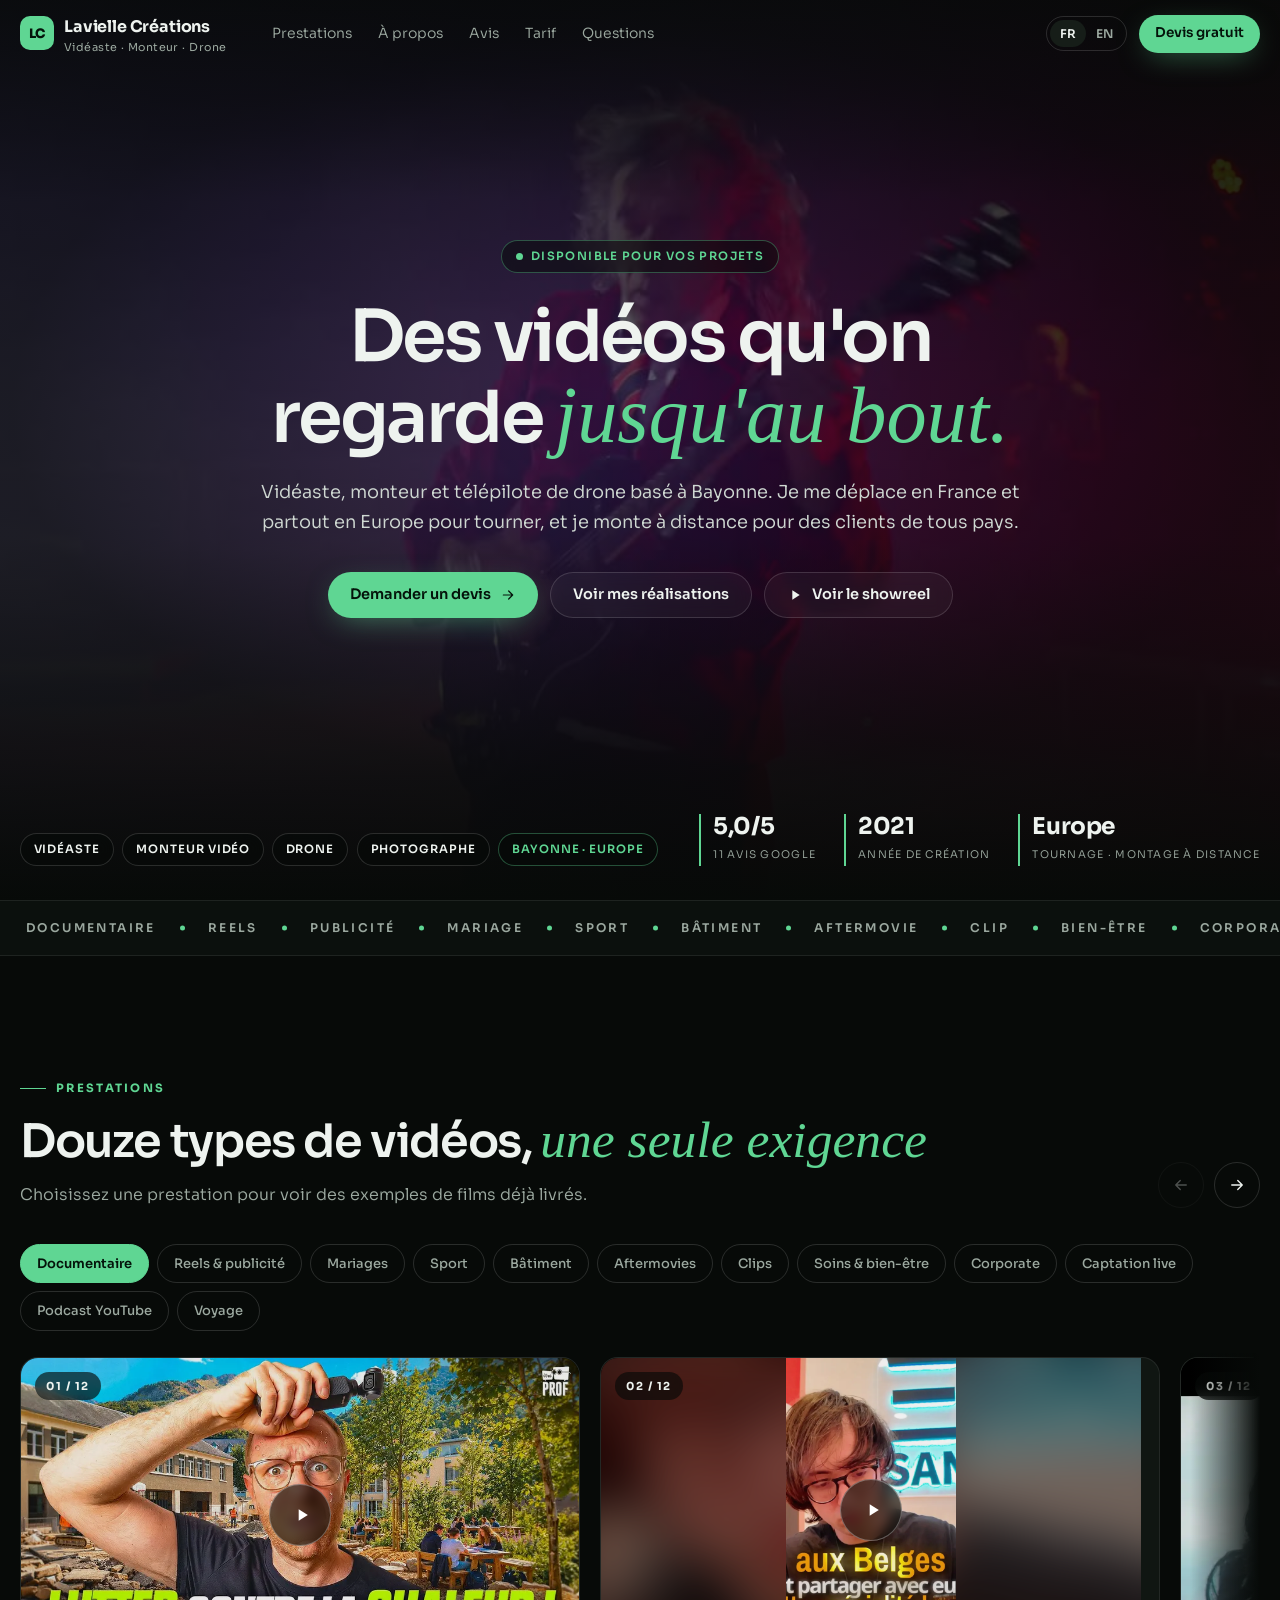
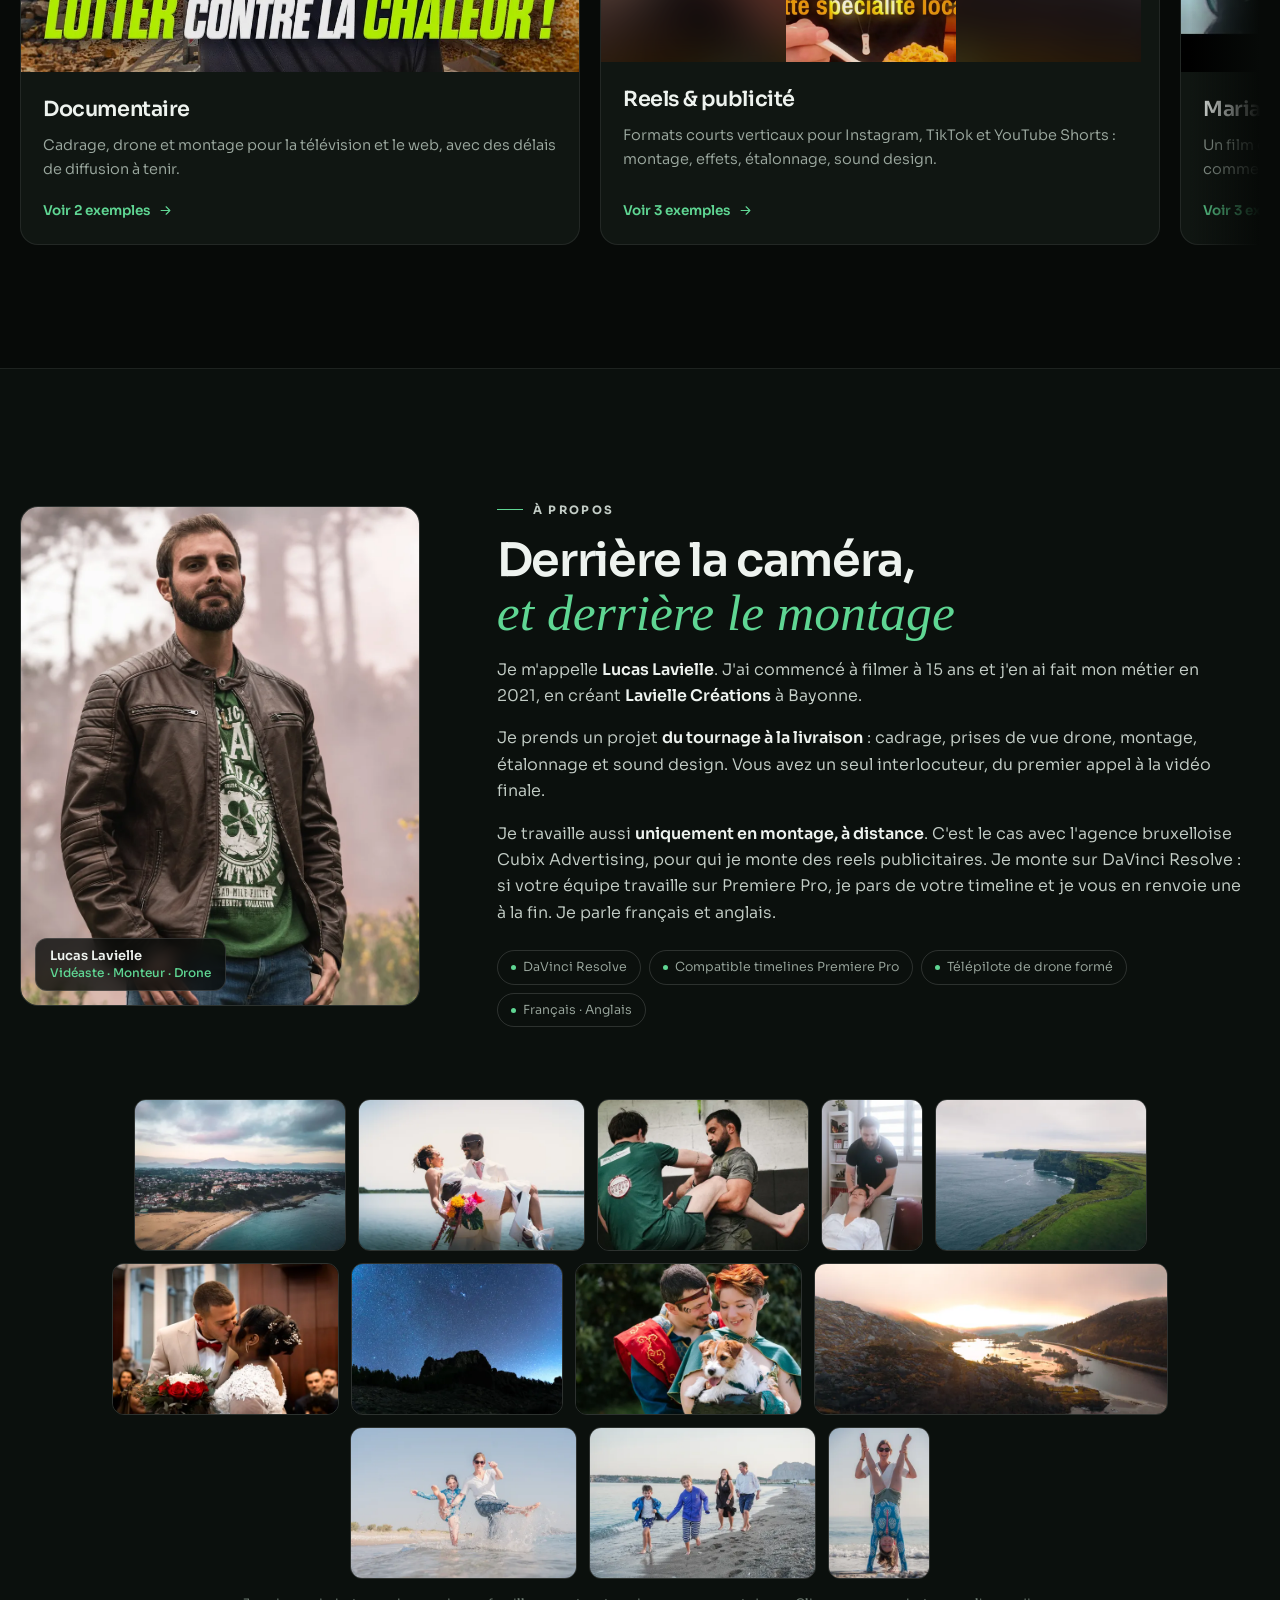
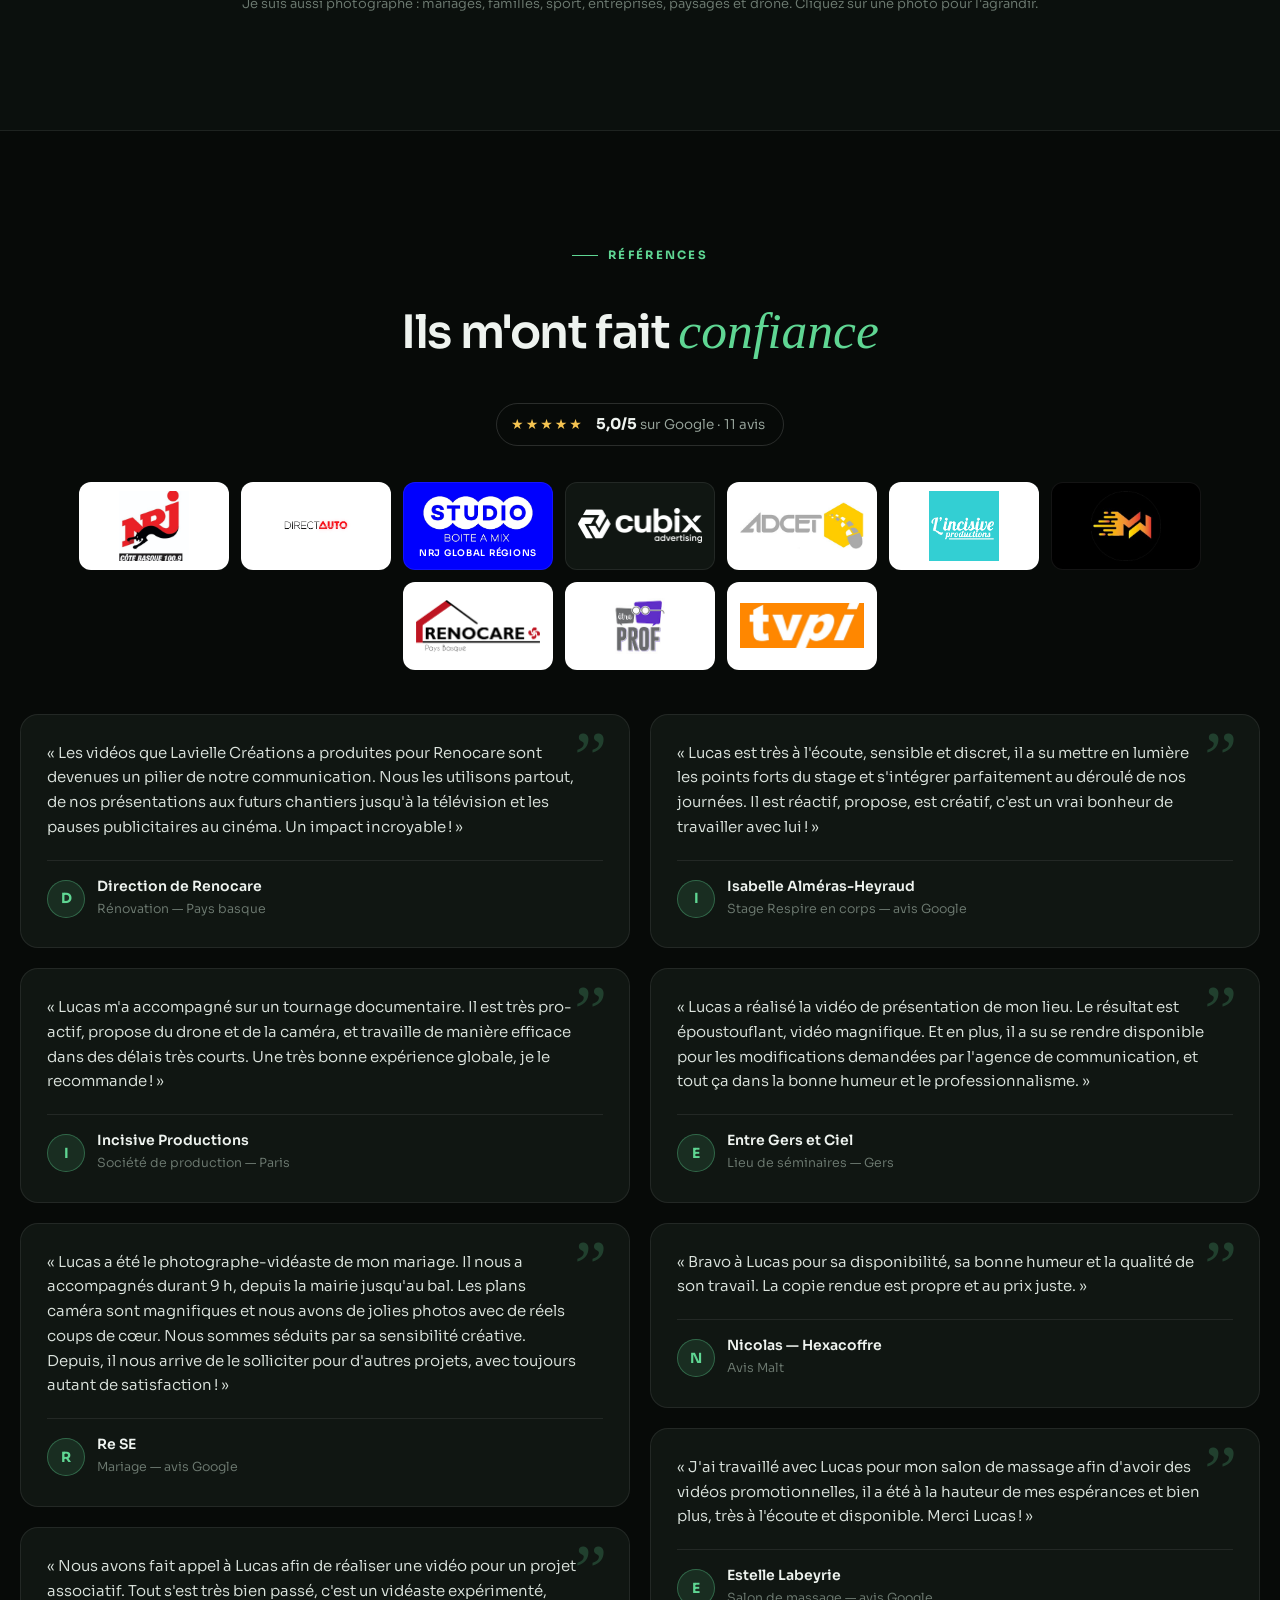
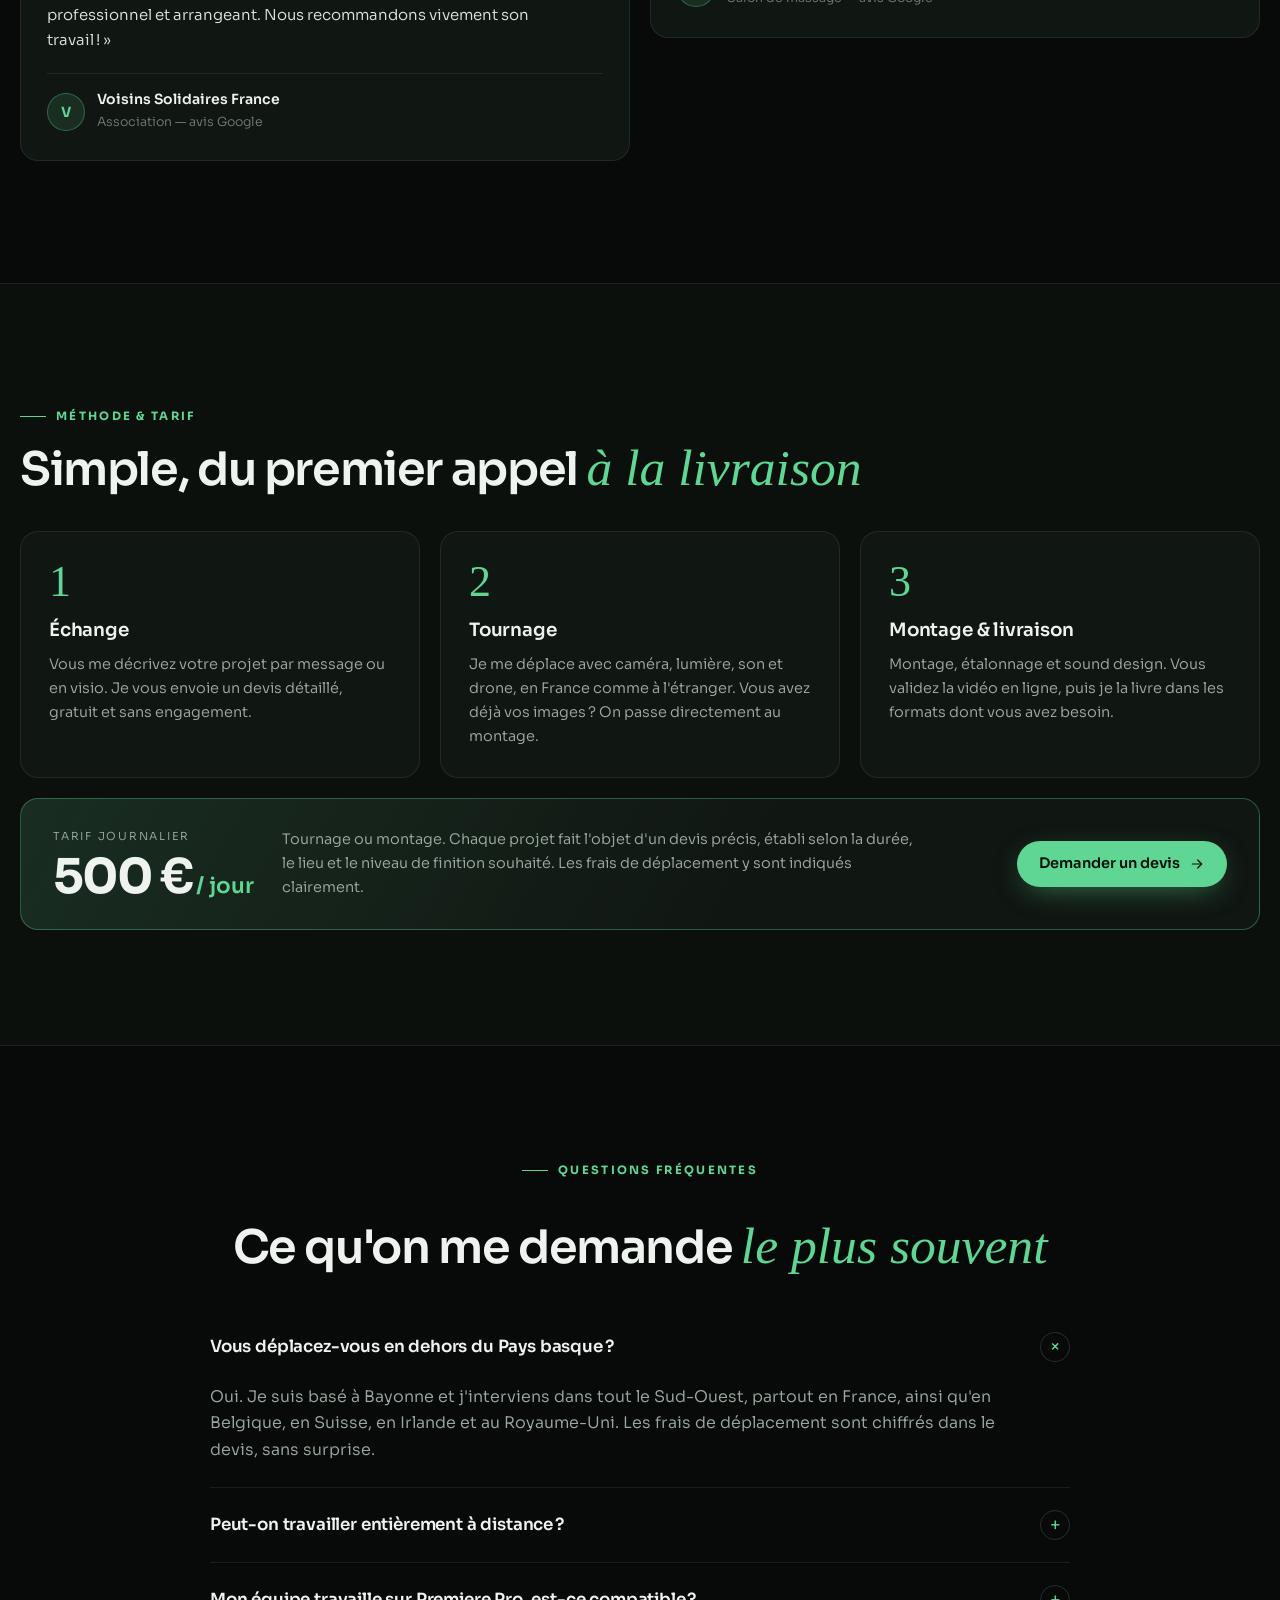
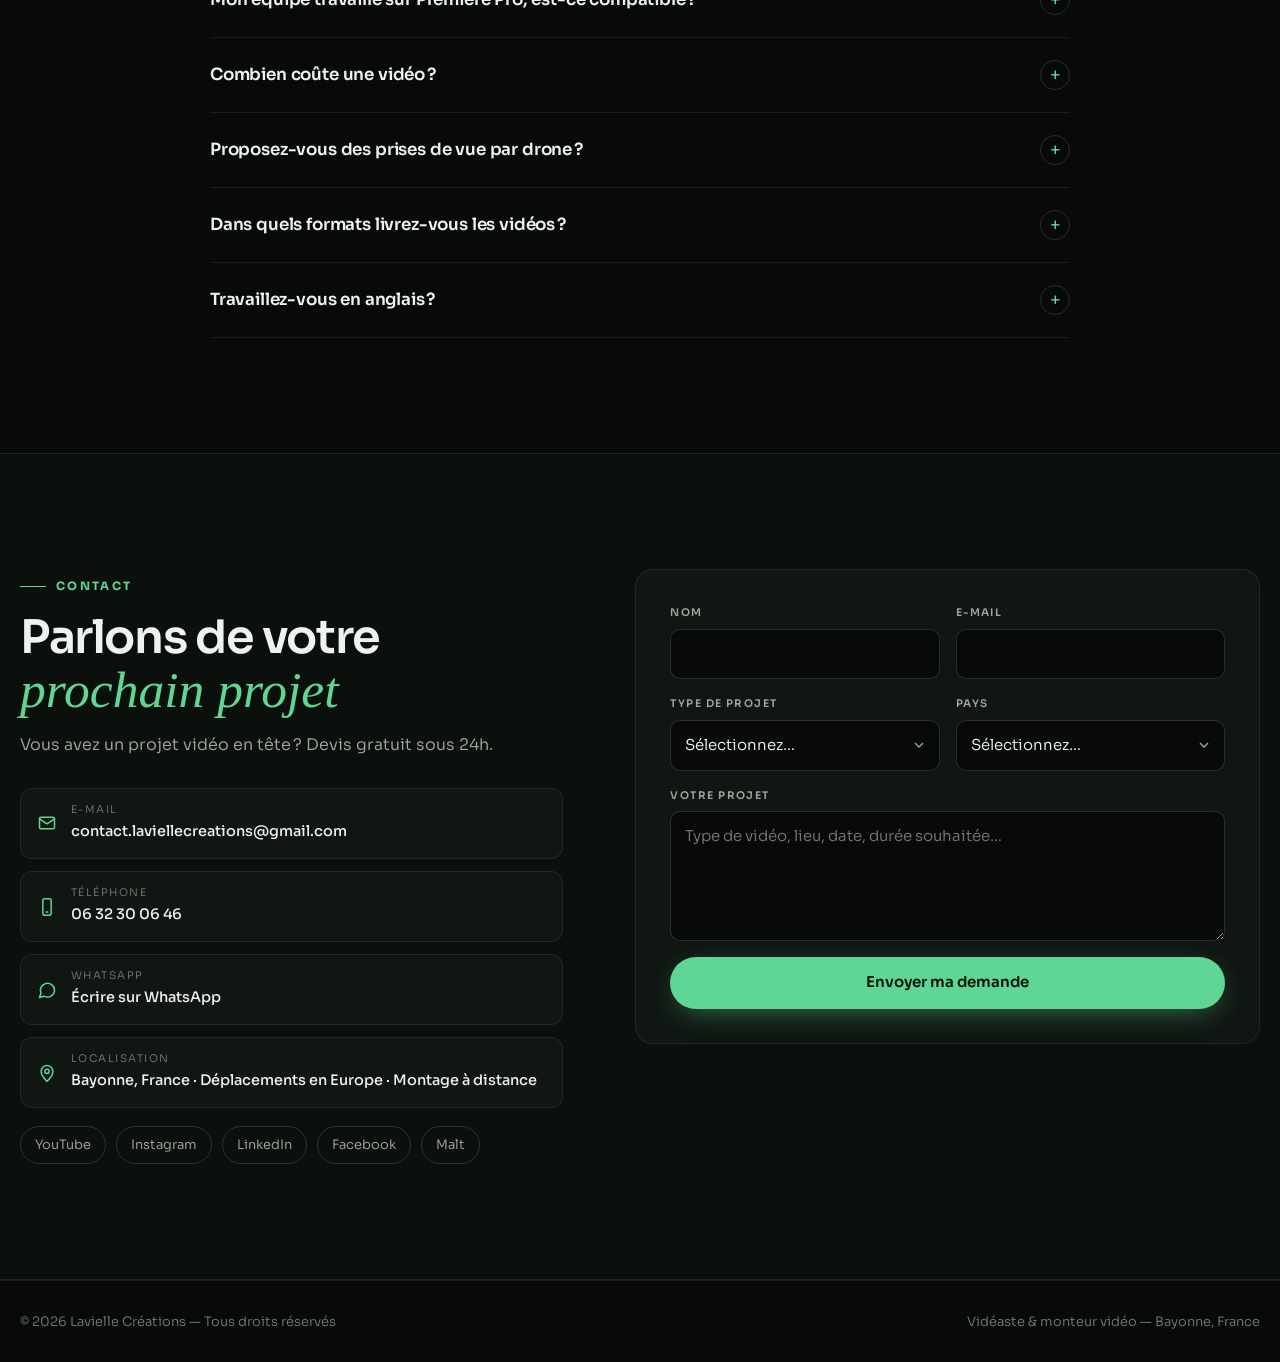
==== commit 0fd1b2dd: "Voyage : Ténérife remise en 4e exemple Co-Authored-By: Claude Fable 5.2 <noreply@anthropic.com>" ====
--- a/index.html
+++ b/index.html
@@ -62,7 +62,7 @@
 <section id="prestations">
   <div class="wrap">
     <div class="head">
-      <div><p class="eyebrow">Prestations</p><h2>Douze types de vidéos, <em class="a">une seule exigence</em></h2><p class="lead">Choisissez une prestation pour voir jusqu&#x27;à trois exemples de films déjà livrés.</p></div>
+      <div><p class="eyebrow">Prestations</p><h2>Douze types de vidéos, <em class="a">une seule exigence</em></h2><p class="lead">Choisissez une prestation pour voir des exemples de films déjà livrés.</p></div>
       <div class="car-nav"><button class="arrow" type="button" data-car="prev" aria-label="Prestation précédente"><svg viewBox="0 0 24 24" fill="none" stroke="currentColor" stroke-width="1.8" stroke-linecap="round" stroke-linejoin="round"><path d="M19 12H5M11 6l-6 6 6 6"/></svg></button><button class="arrow" type="button" data-car="next" aria-label="Prestation suivante"><svg viewBox="0 0 24 24" fill="none" stroke="currentColor" stroke-width="1.8" stroke-linecap="round" stroke-linejoin="round"><path d="M5 12h14M13 6l6 6-6 6"/></svg></button></div>
     </div>
     <div class="tabs"><button class="tab on" type="button">Documentaire</button><button class="tab" type="button">Reels &amp; publicité</button><button class="tab" type="button">Mariages</button><button class="tab" type="button">Sport</button><button class="tab" type="button">Bâtiment</button><button class="tab" type="button">Aftermovies</button><button class="tab" type="button">Clips</button><button class="tab" type="button">Soins &amp; bien-être</button><button class="tab" type="button">Corporate</button><button class="tab" type="button">Captation live</button><button class="tab" type="button">Podcast YouTube</button><button class="tab" type="button">Voyage</button></div>
@@ -100,9 +100,9 @@
       </button><button class="card" type="button" aria-label="Podcast YouTube — Voir 2 exemples">
         <div class="card-media"><img src="assets/img/yt/fcJmn0Q9buA.webp" alt="Podcast YouTube — #Résilience ép. 2 — avec Lionel Dasylva" width="960" height="540"><span class="card-num">11 / 12</span><span class="play"><svg viewBox="0 0 24 24"><path d="M8 5v14l11-7z"/></svg></span></div>
         <div class="card-body"><h3>Podcast YouTube</h3><p>Podcasts et interviews filmés à plusieurs caméras, avec un son propre et un montage prêt pour YouTube.</p><span class="card-more">Voir 2 exemples <svg viewBox="0 0 24 24" fill="none" stroke="currentColor" stroke-width="1.8" stroke-linecap="round" stroke-linejoin="round"><path d="M5 12h14M13 6l6 6-6 6"/></svg></span></div>
-      </button><button class="card" type="button" aria-label="Voyage — Voir 3 exemples">
+      </button><button class="card" type="button" aria-label="Voyage — Voir 4 exemples">
         <div class="card-media"><img src="assets/img/yt/z3UUesg_ypg.webp" alt="Voyage — Irlande — Nature" width="960" height="540"><span class="card-num">12 / 12</span><span class="play"><svg viewBox="0 0 24 24"><path d="M8 5v14l11-7z"/></svg></span></div>
-        <div class="card-body"><h3>Voyage</h3><p>Films de destination pour le tourisme : paysages, drone et ambiance, de l&#x27;Irlande au désert marocain.</p><span class="card-more">Voir 3 exemples <svg viewBox="0 0 24 24" fill="none" stroke="currentColor" stroke-width="1.8" stroke-linecap="round" stroke-linejoin="round"><path d="M5 12h14M13 6l6 6-6 6"/></svg></span></div>
+        <div class="card-body"><h3>Voyage</h3><p>Films de destination pour le tourisme : paysages, drone et ambiance, de l&#x27;Irlande au désert marocain.</p><span class="card-more">Voir 4 exemples <svg viewBox="0 0 24 24" fill="none" stroke="currentColor" stroke-width="1.8" stroke-linecap="round" stroke-linejoin="round"><path d="M5 12h14M13 6l6 6-6 6"/></svg></span></div>
       </button>
     </div></div>
   </div>
@@ -217,7 +217,7 @@
   <p></p>
 </div>
 
-<script>window.SITE = {"services": [{"name": "Documentaire", "videos": [{"id": "IiLLBtGc7aU", "title": "ÊtreProf — Canicule à l'école"}, {"id": "wncFjHu2IcA", "title": "Direct Auto (C8) — Voyage sur la Nationale 7", "start": 79}]}, {"name": "Reels & publicité", "videos": [{"id": "IAWtHu4Qjdk", "title": "Sanku — Bruxelles", "vertical": true}, {"id": "jcAZ3-ly45w", "title": "R2 Roosters — Bruxelles", "vertical": true}, {"id": "SjBXru_pgz8", "title": "Beat — Bruxelles", "vertical": true}]}, {"name": "Mariages", "videos": [{"id": "fgQFr3f3DG8", "title": "Rizlaine & Fabrice"}, {"id": "IQLVtpC-rLw", "title": "Mariage Dos Santos"}, {"id": "rZWVInGq5Ro", "title": "Josh & Sandra — Château La Belle Époque"}]}, {"name": "Sport", "videos": [{"id": "iXJTYCub58c", "title": "Benoît Saint-Denis — Préparation UFC 315"}]}, {"name": "Bâtiment", "videos": [{"id": "kmEgmRh9gn8", "title": "Renocare — Spot TV diffusé sur TVPI"}, {"id": "kemirlOEGl4", "title": "Renocare — Ravalement de façade"}, {"id": "6_PAvlIVEpA", "title": "Dispac Énergies — Pose de panneaux solaires"}]}, {"name": "Aftermovies", "videos": [{"id": "gBNsC4cfLQ8", "title": "Deluxe — Nocturnes d'Anglet"}, {"id": "nl_V-krjICE", "title": "NRJ Music Tour — Laàs"}, {"id": "fr1EsR-rxpc", "title": "Superbus — Fêtes de Gujan-Mestras"}]}, {"name": "Clips", "videos": [{"id": "pNeLNSUlUZ4", "title": "Yove — Carpe Diem (clip officiel)"}, {"id": "ZPh8y2uqSco", "title": "Yove feat. Wolfy — Danse (clip officiel)"}]}, {"name": "Soins & bien-être", "videos": [{"id": "bt_tE3ZIanQ", "title": "EMAF — Massage bien-être à Hossegor"}, {"id": "MsATGnf0Tys", "title": "Marion Lysonyx — Le Rituel de la Rose"}, {"id": "7uwfgMrzDaw", "title": "Luma Bien-être — Bidart"}]}, {"name": "Corporate", "videos": [{"id": "PnNO2nT-nXQ", "title": "Voisins Solidaires — Anglet"}, {"id": "SyECyCkpqu4", "title": "Music for Planet — Biarritz"}, {"id": "oGk4LACdRXg", "title": "Assises de l'ADCET — Bordeaux"}]}, {"name": "Captation live", "videos": [{"id": "pCkKE7ofYvc", "title": "L'Or Danse 2026"}, {"id": "AMYCyr1W8Sk", "title": "Communion Saint Gabriel 2026"}]}, {"name": "Podcast YouTube", "videos": [{"id": "fcJmn0Q9buA", "title": "#Résilience ép. 2 — avec Lionel Dasylva", "start": 6}, {"id": "cQCHvKnRCls", "title": "#Résilience ép. 3 — avec Meganne Boho", "start": 2}]}, {"name": "Voyage", "videos": [{"id": "z3UUesg_ypg", "title": "Irlande — Nature"}, {"id": "JzUoNonrrGk", "title": "Rhodes — Cinematic"}, {"id": "HHSd1_YuaeM", "title": "Maroc — Lever de soleil dans le désert"}]}], "showreel": {"id": "xv_cATLoRMc", "title": "Showreel — Lavielle Créations"}, "i18n": {"sending": "Envoi en cours…", "sent": "Merci ! Votre message est bien parti. Je vous réponds sous 24 h.", "error": "L'envoi n'a pas fonctionné. Contactez-moi directement : contact.laviellecreations@gmail.com"}};</script>
+<script>window.SITE = {"services": [{"name": "Documentaire", "videos": [{"id": "IiLLBtGc7aU", "title": "ÊtreProf — Canicule à l'école"}, {"id": "wncFjHu2IcA", "title": "Direct Auto (C8) — Voyage sur la Nationale 7", "start": 79}]}, {"name": "Reels & publicité", "videos": [{"id": "IAWtHu4Qjdk", "title": "Sanku — Bruxelles", "vertical": true}, {"id": "jcAZ3-ly45w", "title": "R2 Roosters — Bruxelles", "vertical": true}, {"id": "SjBXru_pgz8", "title": "Beat — Bruxelles", "vertical": true}]}, {"name": "Mariages", "videos": [{"id": "fgQFr3f3DG8", "title": "Rizlaine & Fabrice"}, {"id": "IQLVtpC-rLw", "title": "Mariage Dos Santos"}, {"id": "rZWVInGq5Ro", "title": "Josh & Sandra — Château La Belle Époque"}]}, {"name": "Sport", "videos": [{"id": "iXJTYCub58c", "title": "Benoît Saint-Denis — Préparation UFC 315"}]}, {"name": "Bâtiment", "videos": [{"id": "kmEgmRh9gn8", "title": "Renocare — Spot TV diffusé sur TVPI"}, {"id": "kemirlOEGl4", "title": "Renocare — Ravalement de façade"}, {"id": "6_PAvlIVEpA", "title": "Dispac Énergies — Pose de panneaux solaires"}]}, {"name": "Aftermovies", "videos": [{"id": "gBNsC4cfLQ8", "title": "Deluxe — Nocturnes d'Anglet"}, {"id": "nl_V-krjICE", "title": "NRJ Music Tour — Laàs"}, {"id": "fr1EsR-rxpc", "title": "Superbus — Fêtes de Gujan-Mestras"}]}, {"name": "Clips", "videos": [{"id": "pNeLNSUlUZ4", "title": "Yove — Carpe Diem (clip officiel)"}, {"id": "ZPh8y2uqSco", "title": "Yove feat. Wolfy — Danse (clip officiel)"}]}, {"name": "Soins & bien-être", "videos": [{"id": "bt_tE3ZIanQ", "title": "EMAF — Massage bien-être à Hossegor"}, {"id": "MsATGnf0Tys", "title": "Marion Lysonyx — Le Rituel de la Rose"}, {"id": "7uwfgMrzDaw", "title": "Luma Bien-être — Bidart"}]}, {"name": "Corporate", "videos": [{"id": "PnNO2nT-nXQ", "title": "Voisins Solidaires — Anglet"}, {"id": "SyECyCkpqu4", "title": "Music for Planet — Biarritz"}, {"id": "oGk4LACdRXg", "title": "Assises de l'ADCET — Bordeaux"}]}, {"name": "Captation live", "videos": [{"id": "pCkKE7ofYvc", "title": "L'Or Danse 2026"}, {"id": "AMYCyr1W8Sk", "title": "Communion Saint Gabriel 2026"}]}, {"name": "Podcast YouTube", "videos": [{"id": "fcJmn0Q9buA", "title": "#Résilience ép. 2 — avec Lionel Dasylva", "start": 6}, {"id": "cQCHvKnRCls", "title": "#Résilience ép. 3 — avec Meganne Boho", "start": 2}]}, {"name": "Voyage", "videos": [{"id": "z3UUesg_ypg", "title": "Irlande — Nature"}, {"id": "JzUoNonrrGk", "title": "Rhodes — Cinematic"}, {"id": "HHSd1_YuaeM", "title": "Maroc — Lever de soleil dans le désert"}, {"id": "JLqZ5UBYZos", "title": "Ténérife — Cinematic"}]}], "showreel": {"id": "xv_cATLoRMc", "title": "Showreel — Lavielle Créations"}, "i18n": {"sending": "Envoi en cours…", "sent": "Merci ! Votre message est bien parti. Je vous réponds sous 24 h.", "error": "L'envoi n'a pas fonctionné. Contactez-moi directement : contact.laviellecreations@gmail.com"}};</script>
 <script src="assets/js/main.js" defer></script>
 </body>
 </html>
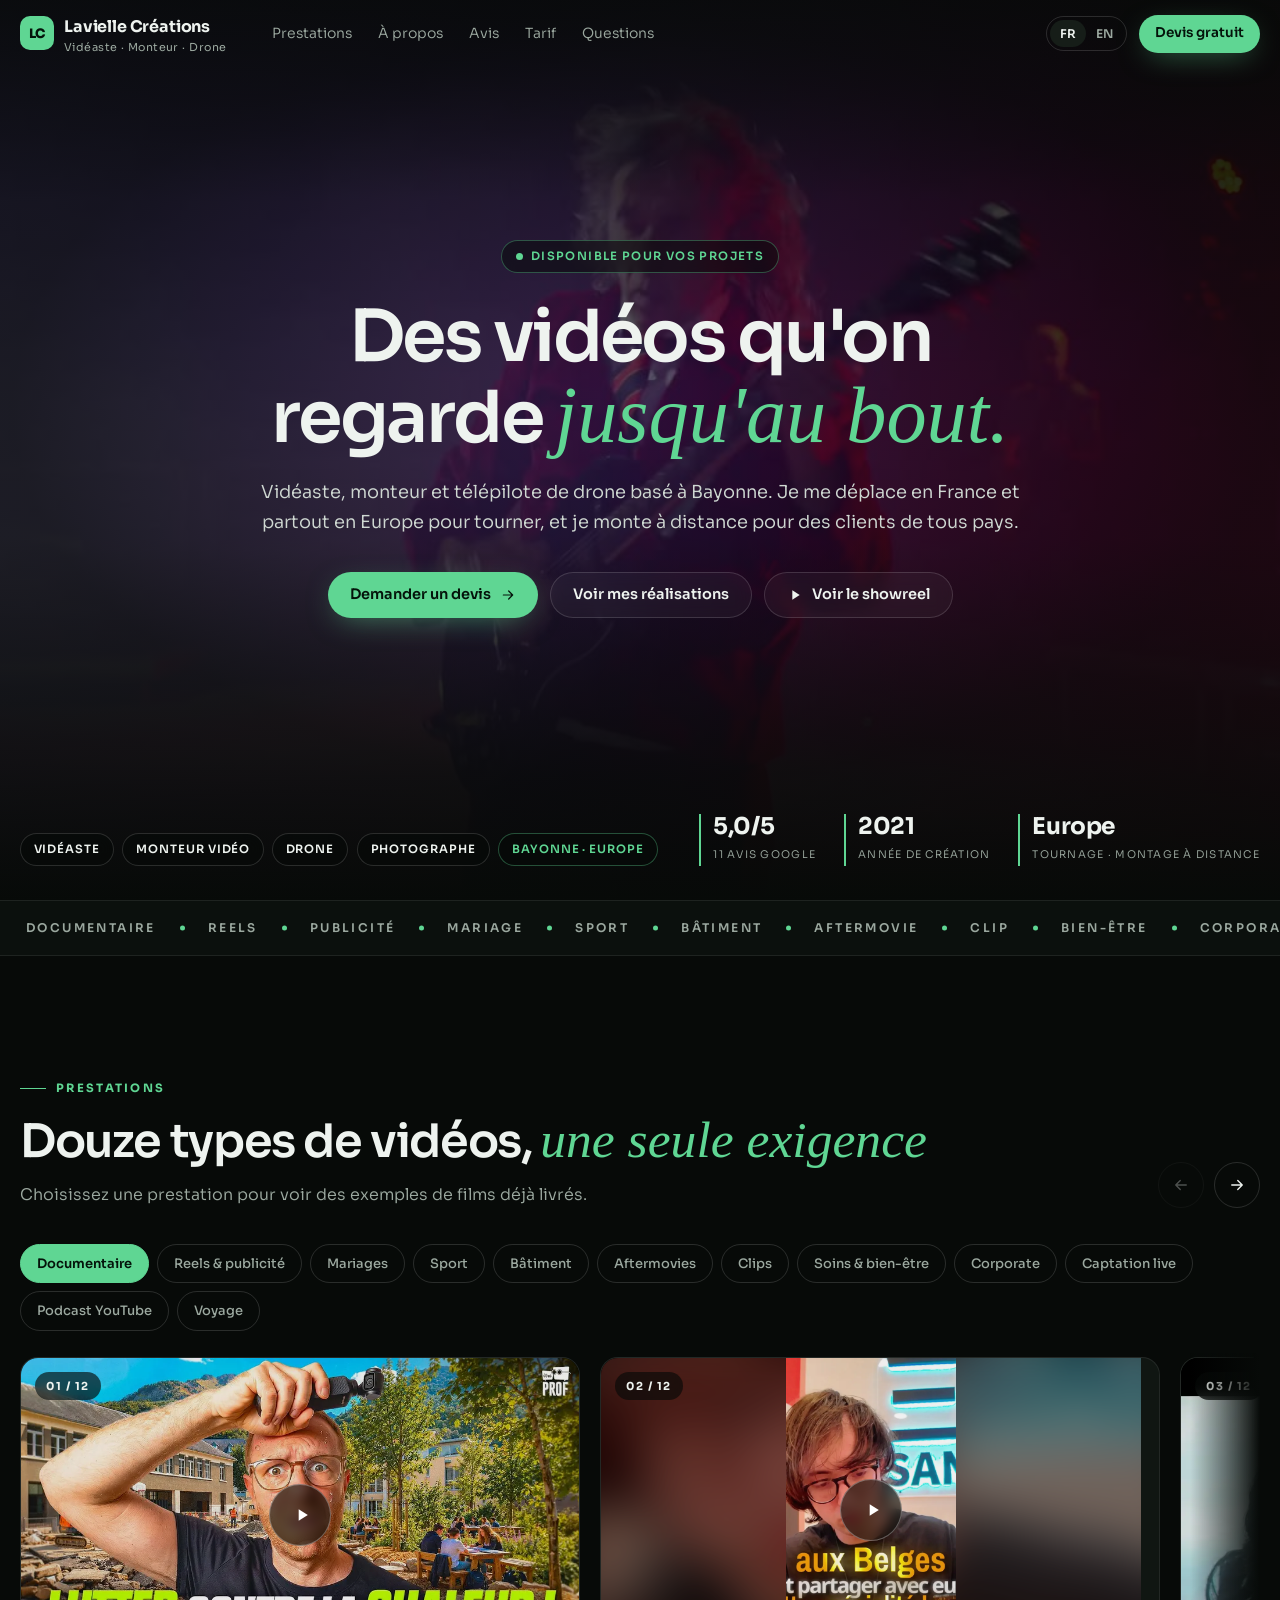
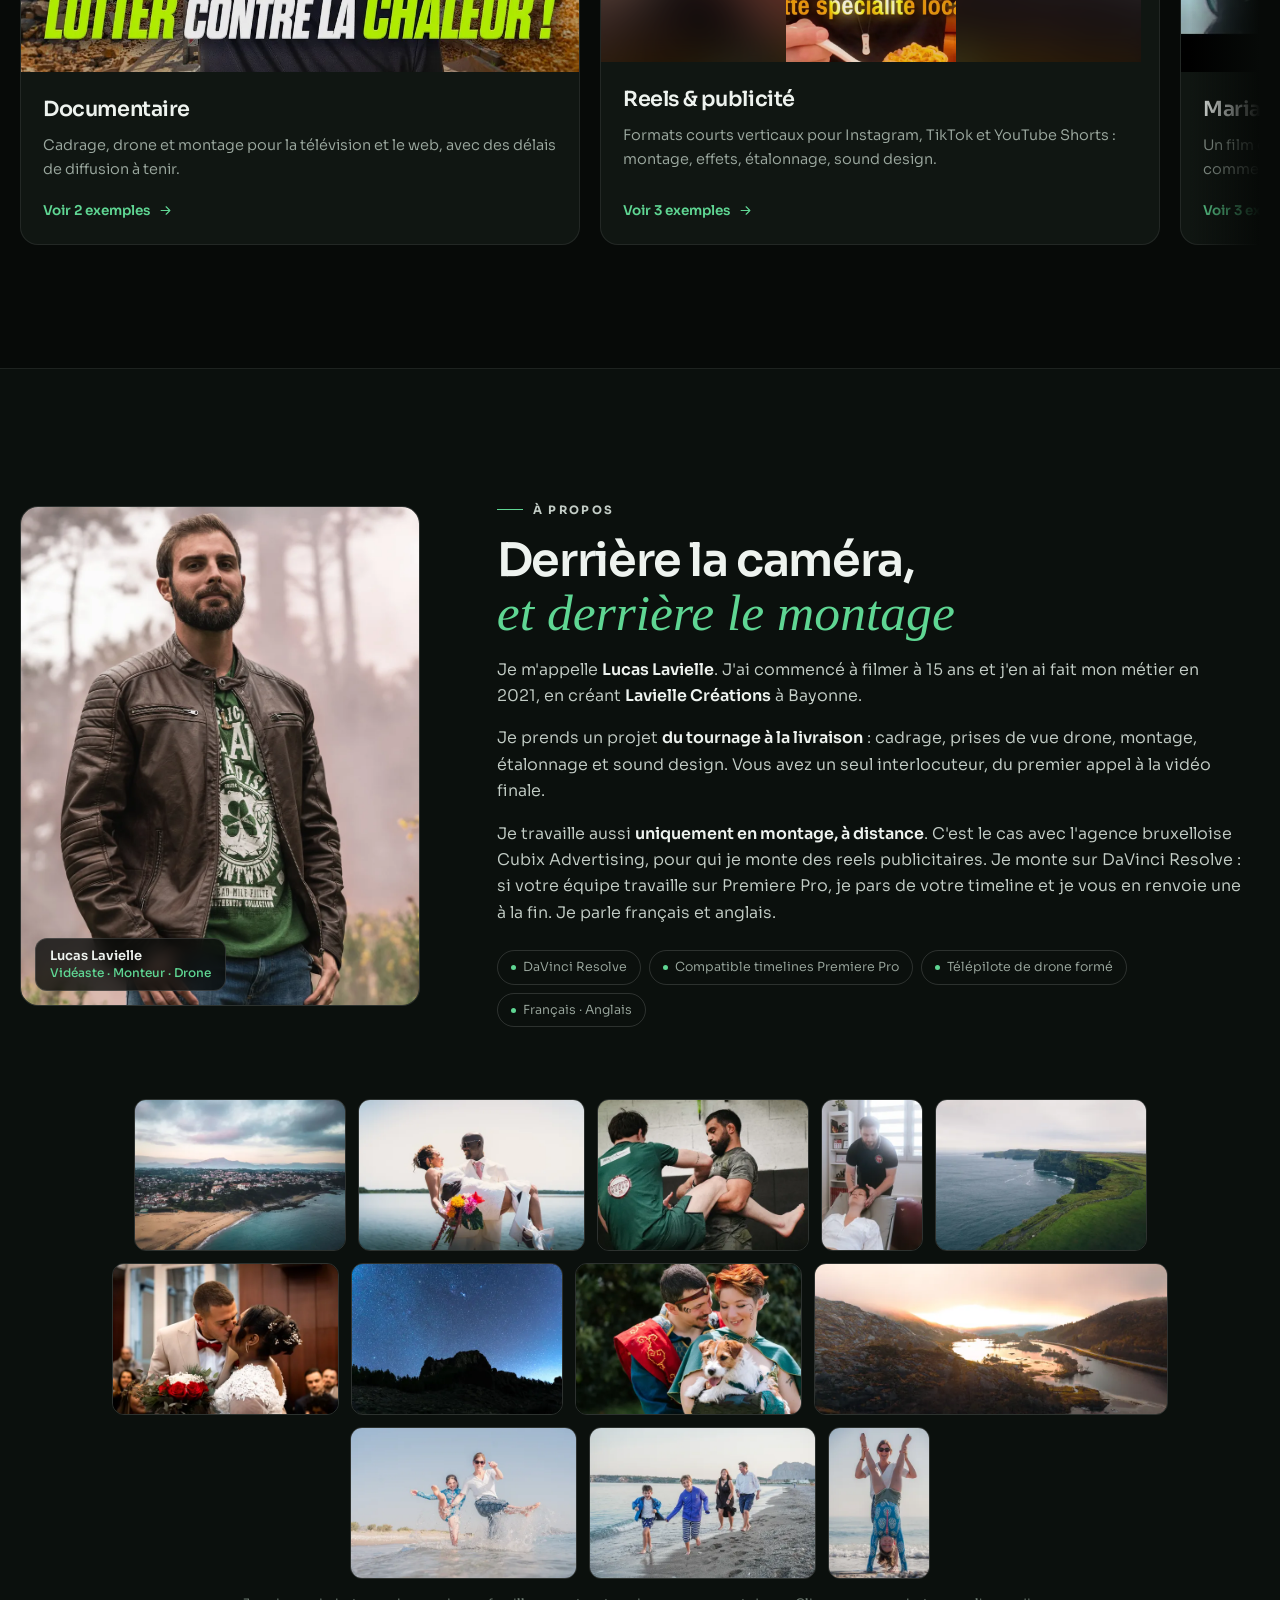
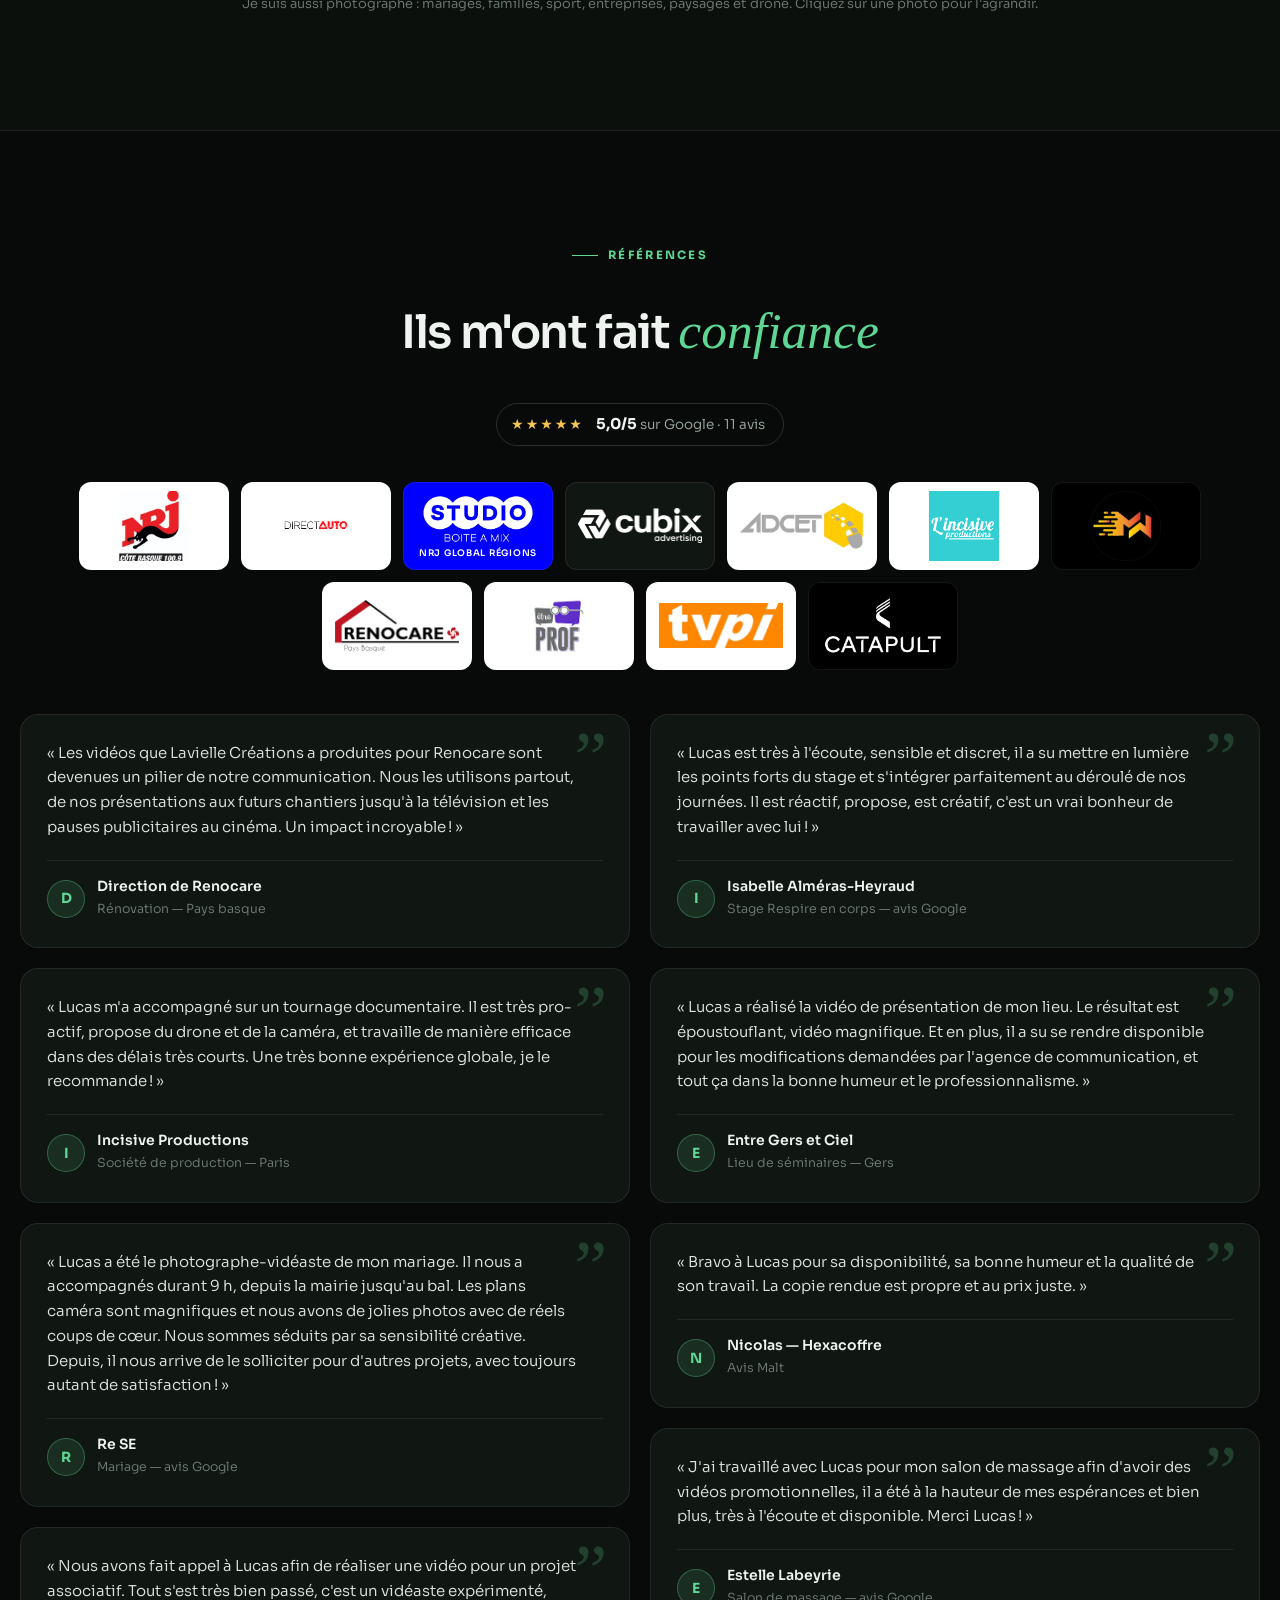
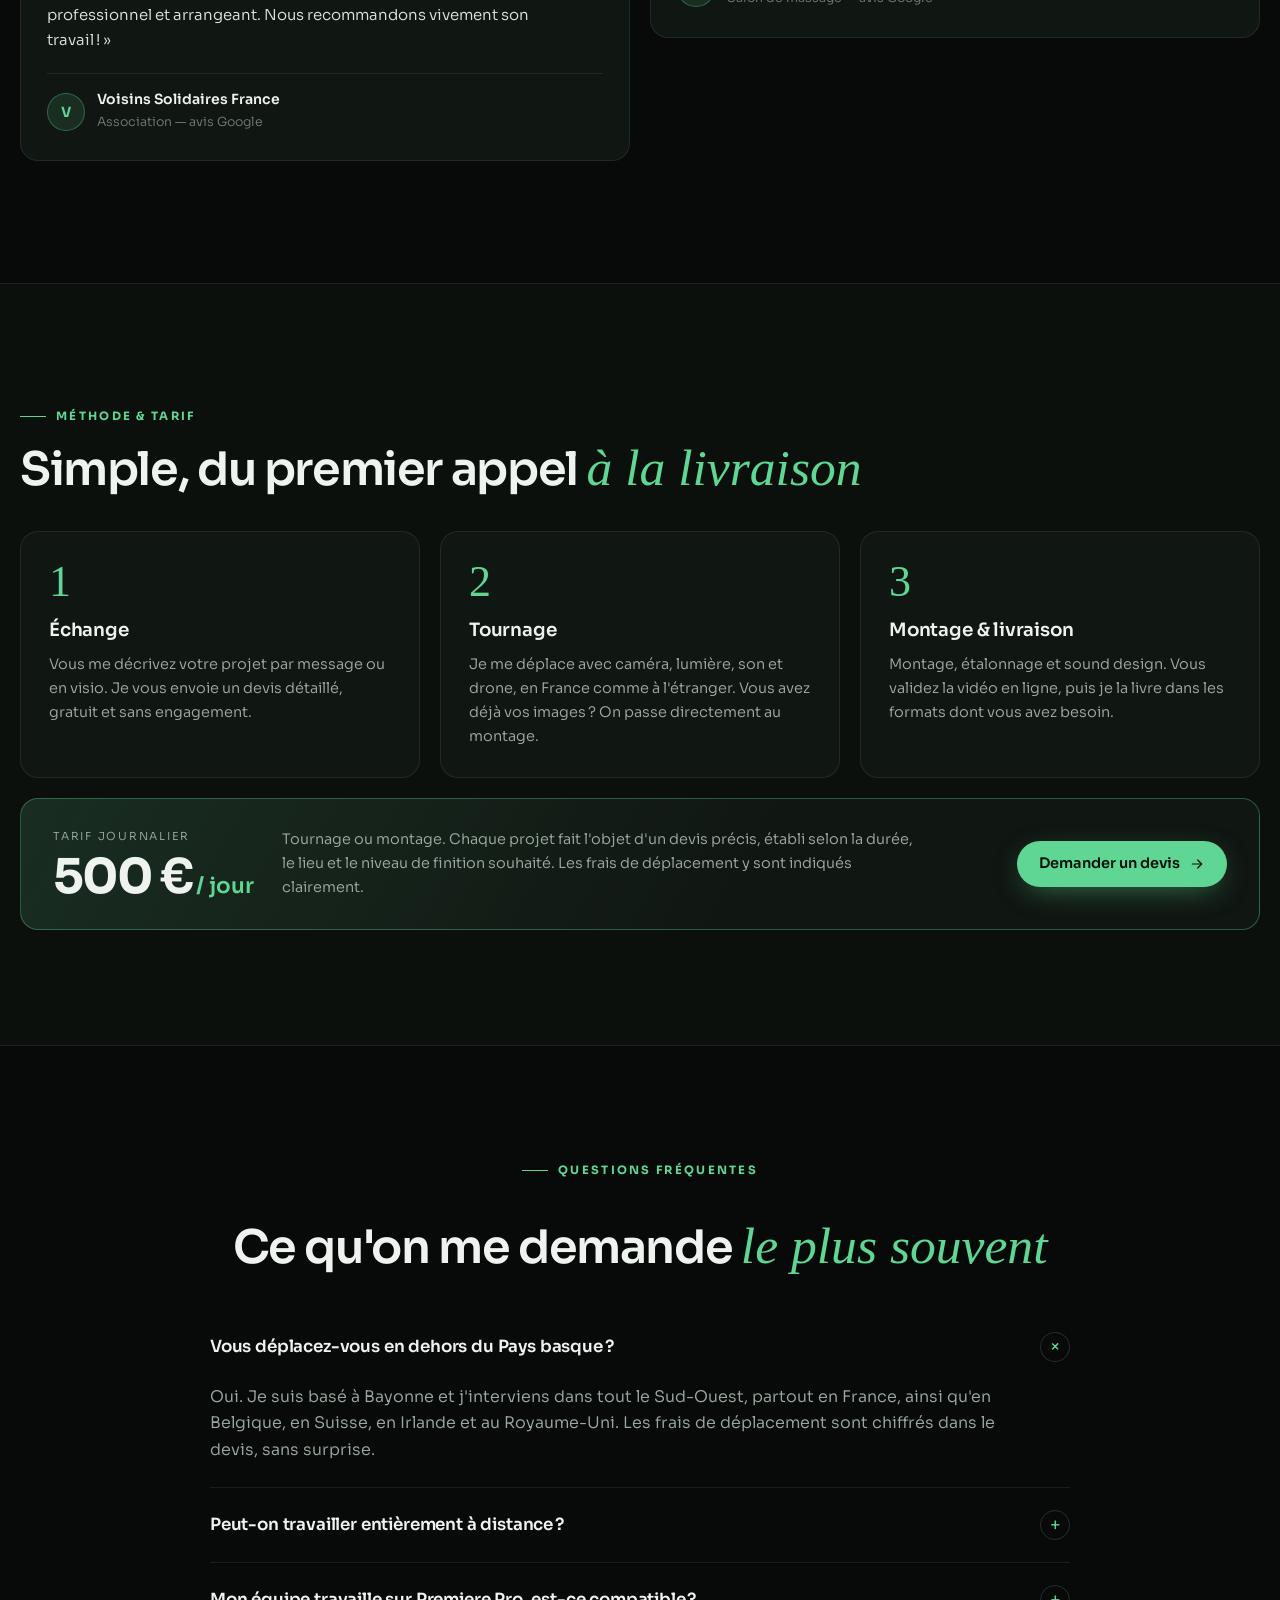
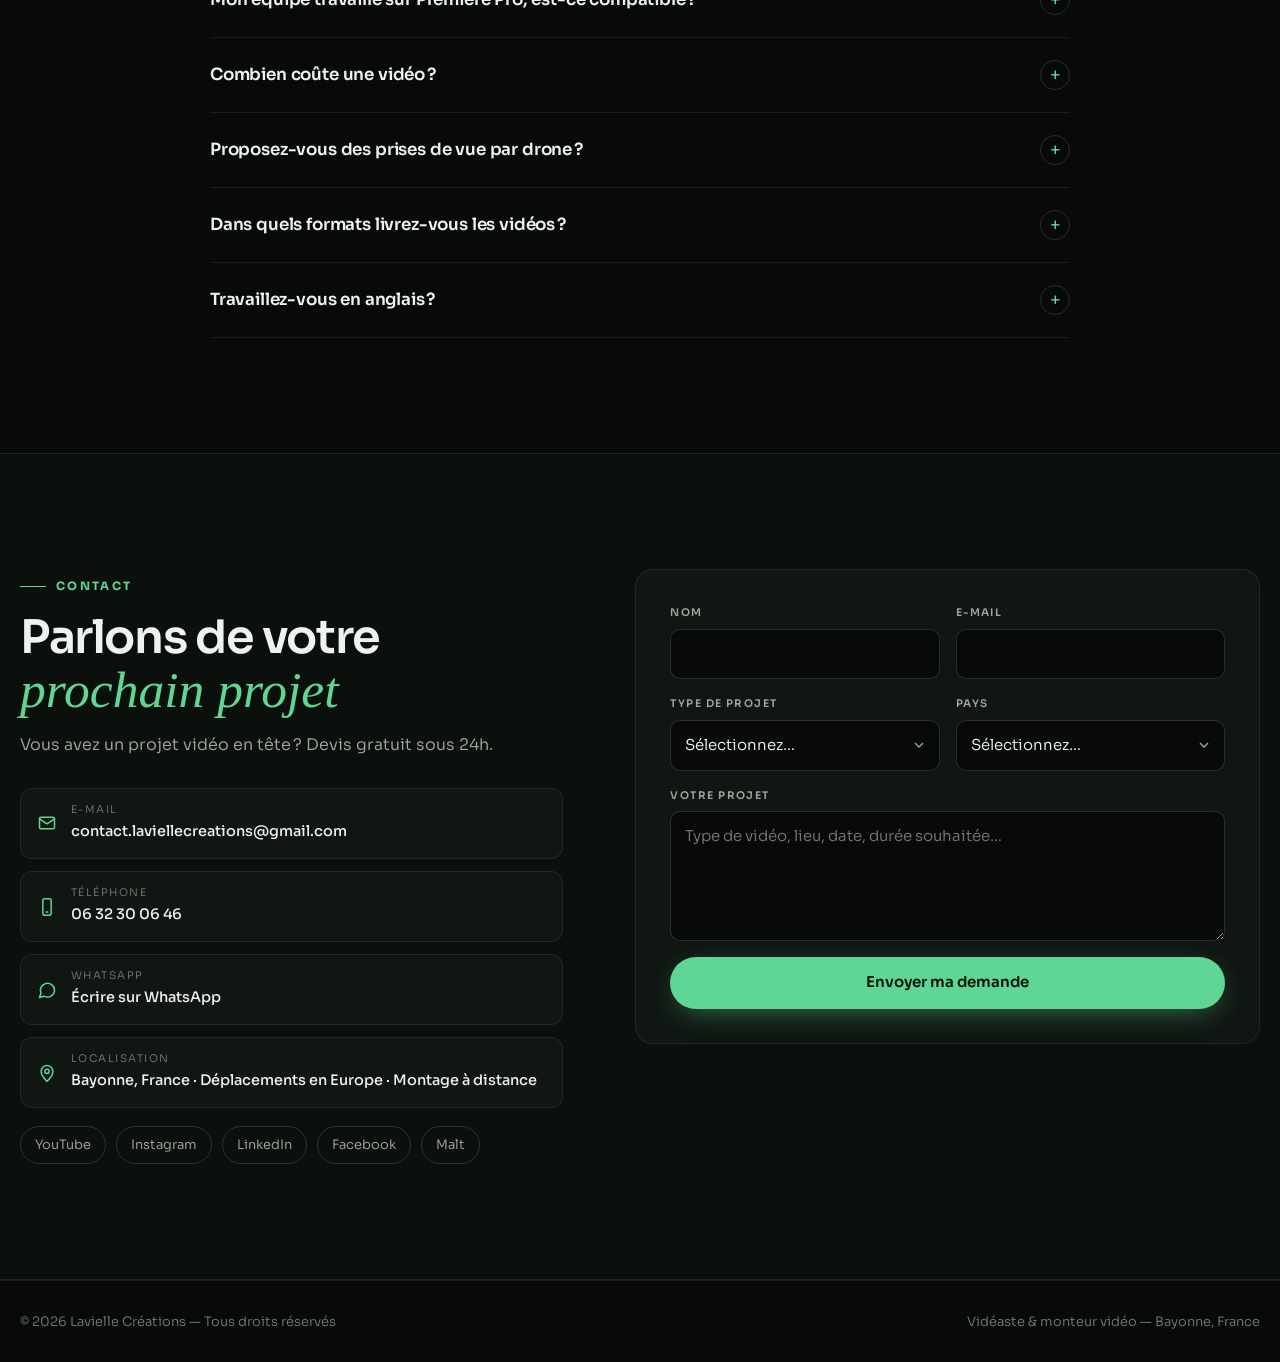
==== commit a4ee1eb8: "Références : ajout de Catapult Co-Authored-By: Claude Fable 5.2 <noreply@anthropic.com>" ====
--- a/index.html
+++ b/index.html
@@ -131,7 +131,7 @@
       <h2>Ils m'ont fait <em class="a">confiance</em></h2>
       <a class="rating" href="https://www.google.com/maps/search/?api=1&amp;query=Lavielle+Cr%C3%A9ations+Bayonne" target="_blank" rel="noopener"><span class="stars" aria-hidden="true">★★★★★</span><span><b>5,0/5</b> sur Google · 11 avis</span></a>
     </div>
-    <ul class="clients rv"><li class="client w"><img src="assets/img/logo-nrj.png" alt="NRJ Côte Basque" loading="lazy"></li><li class="client w"><img src="assets/img/logo-direct-auto.png" alt="Direct Auto — C8" loading="lazy"></li><li class="client" style="background:#0000fe"><img src="assets/img/logo-boite-a-mix.png" alt="Studio La Boîte à Mix — NRJ Global Régions" loading="lazy"><small>NRJ Global Régions</small></li><li class="client"><img src="assets/img/logo-cubix.webp" alt="Cubix Advertising" loading="lazy"></li><li class="client w"><img src="assets/img/logo-adcet.png" alt="ADCET" loading="lazy"></li><li class="client w"><img src="assets/img/logo-incisive.png" alt="L&#x27;Incisive Productions" loading="lazy"></li><li class="client" style="background:#000"><img src="assets/img/logo-marketwebdesign.png" alt="Market Web Design" loading="lazy"></li><li class="client w"><img src="assets/img/logo-renocare.png" alt="Renocare" loading="lazy"></li><li class="client w"><img src="assets/img/logo-etreprof.png" alt="ÊtreProf" loading="lazy"></li><li class="client w"><img src="assets/img/logo-tvpi.png" alt="TVPI" loading="lazy"></li></ul>
+    <ul class="clients rv"><li class="client w"><img src="assets/img/logo-nrj.png" alt="NRJ Côte Basque" loading="lazy"></li><li class="client w"><img src="assets/img/logo-direct-auto.png" alt="Direct Auto — C8" loading="lazy"></li><li class="client" style="background:#0000fe"><img src="assets/img/logo-boite-a-mix.png" alt="Studio La Boîte à Mix — NRJ Global Régions" loading="lazy"><small>NRJ Global Régions</small></li><li class="client"><img src="assets/img/logo-cubix.webp" alt="Cubix Advertising" loading="lazy"></li><li class="client w"><img src="assets/img/logo-adcet.png" alt="ADCET" loading="lazy"></li><li class="client w"><img src="assets/img/logo-incisive.png" alt="L&#x27;Incisive Productions" loading="lazy"></li><li class="client" style="background:#000"><img src="assets/img/logo-marketwebdesign.png" alt="Market Web Design" loading="lazy"></li><li class="client w"><img src="assets/img/logo-renocare.png" alt="Renocare" loading="lazy"></li><li class="client w"><img src="assets/img/logo-etreprof.png" alt="ÊtreProf" loading="lazy"></li><li class="client w"><img src="assets/img/logo-tvpi.png" alt="TVPI" loading="lazy"></li><li class="client" style="background:#000"><img src="assets/img/logo-catapult.png" alt="Catapult" loading="lazy"></li></ul>
     <div class="quotes"><figure class="quote rv"><blockquote>« Les vidéos que Lavielle Créations a produites pour Renocare sont devenues un pilier de notre communication. Nous les utilisons partout, de nos présentations aux futurs chantiers jusqu&#x27;à la télévision et les pauses publicitaires au cinéma. Un impact incroyable ! »</blockquote>
         <footer><span class="avatar" aria-hidden="true">D</span><div><cite>Direction de Renocare</cite><small>Rénovation — Pays basque</small></div></footer></figure><figure class="quote rv"><blockquote>« Lucas m&#x27;a accompagné sur un tournage documentaire. Il est très pro-actif, propose du drone et de la caméra, et travaille de manière efficace dans des délais très courts. Une très bonne expérience globale, je le recommande ! »</blockquote>
         <footer><span class="avatar" aria-hidden="true">I</span><div><cite>Incisive Productions</cite><small>Société de production — Paris</small></div></footer></figure><figure class="quote rv"><blockquote>« Lucas a été le photographe-vidéaste de mon mariage. Il nous a accompagnés durant 9 h, depuis la mairie jusqu&#x27;au bal. Les plans caméra sont magnifiques et nous avons de jolies photos avec de réels coups de cœur. Nous sommes séduits par sa sensibilité créative. Depuis, il nous arrive de le solliciter pour d&#x27;autres projets, avec toujours autant de satisfaction ! »</blockquote>
